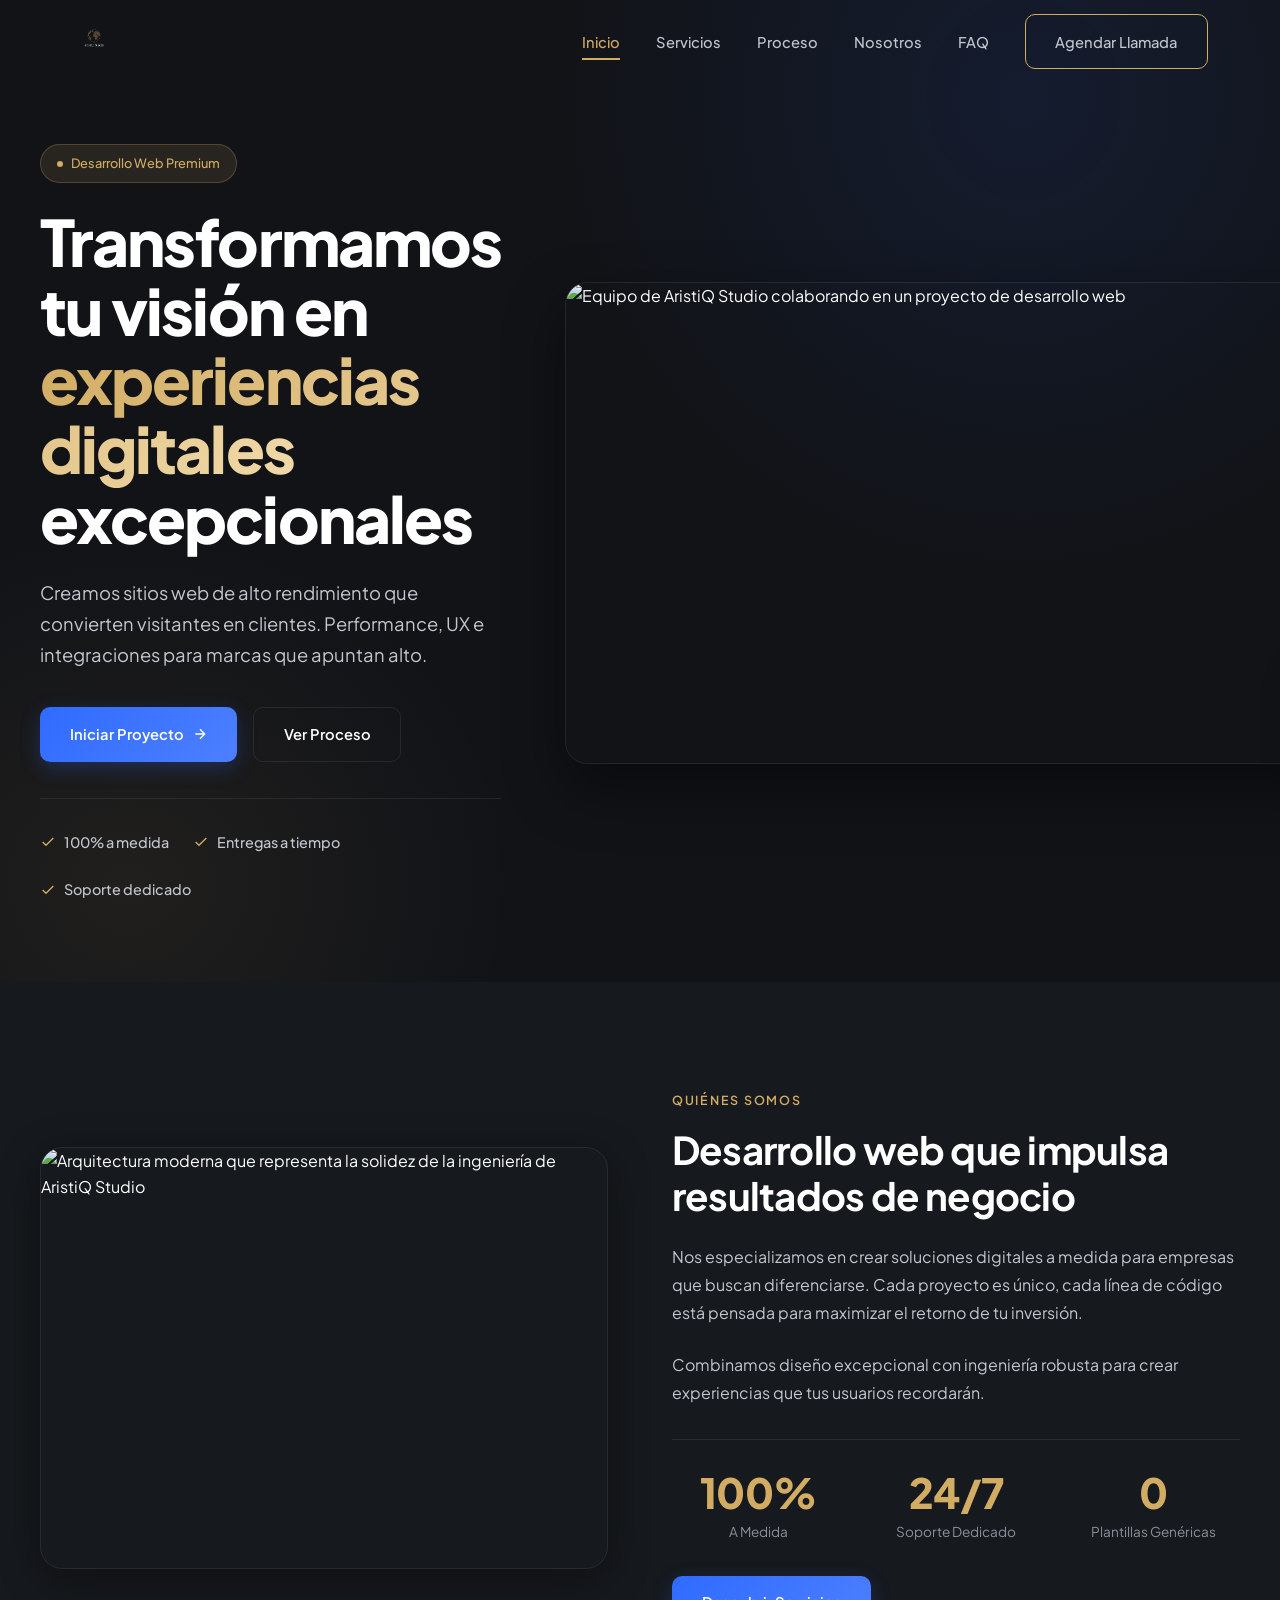
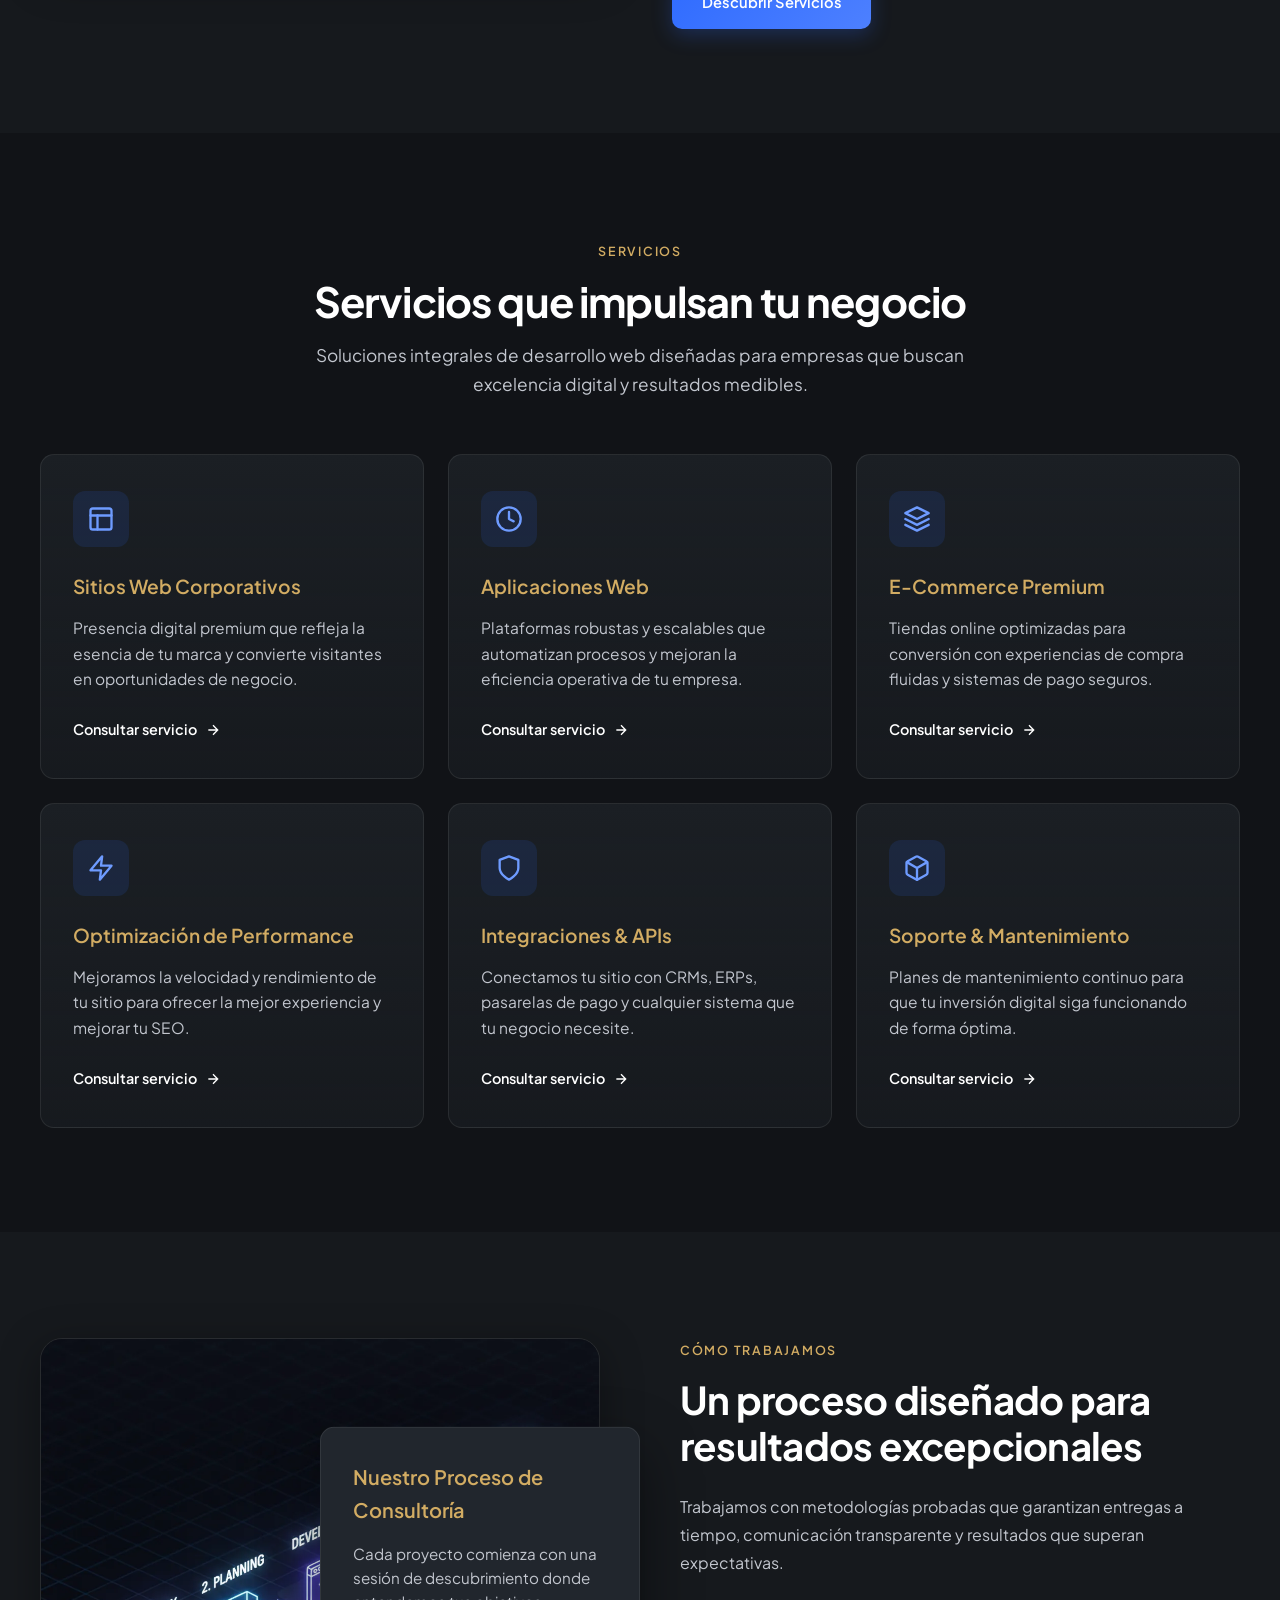
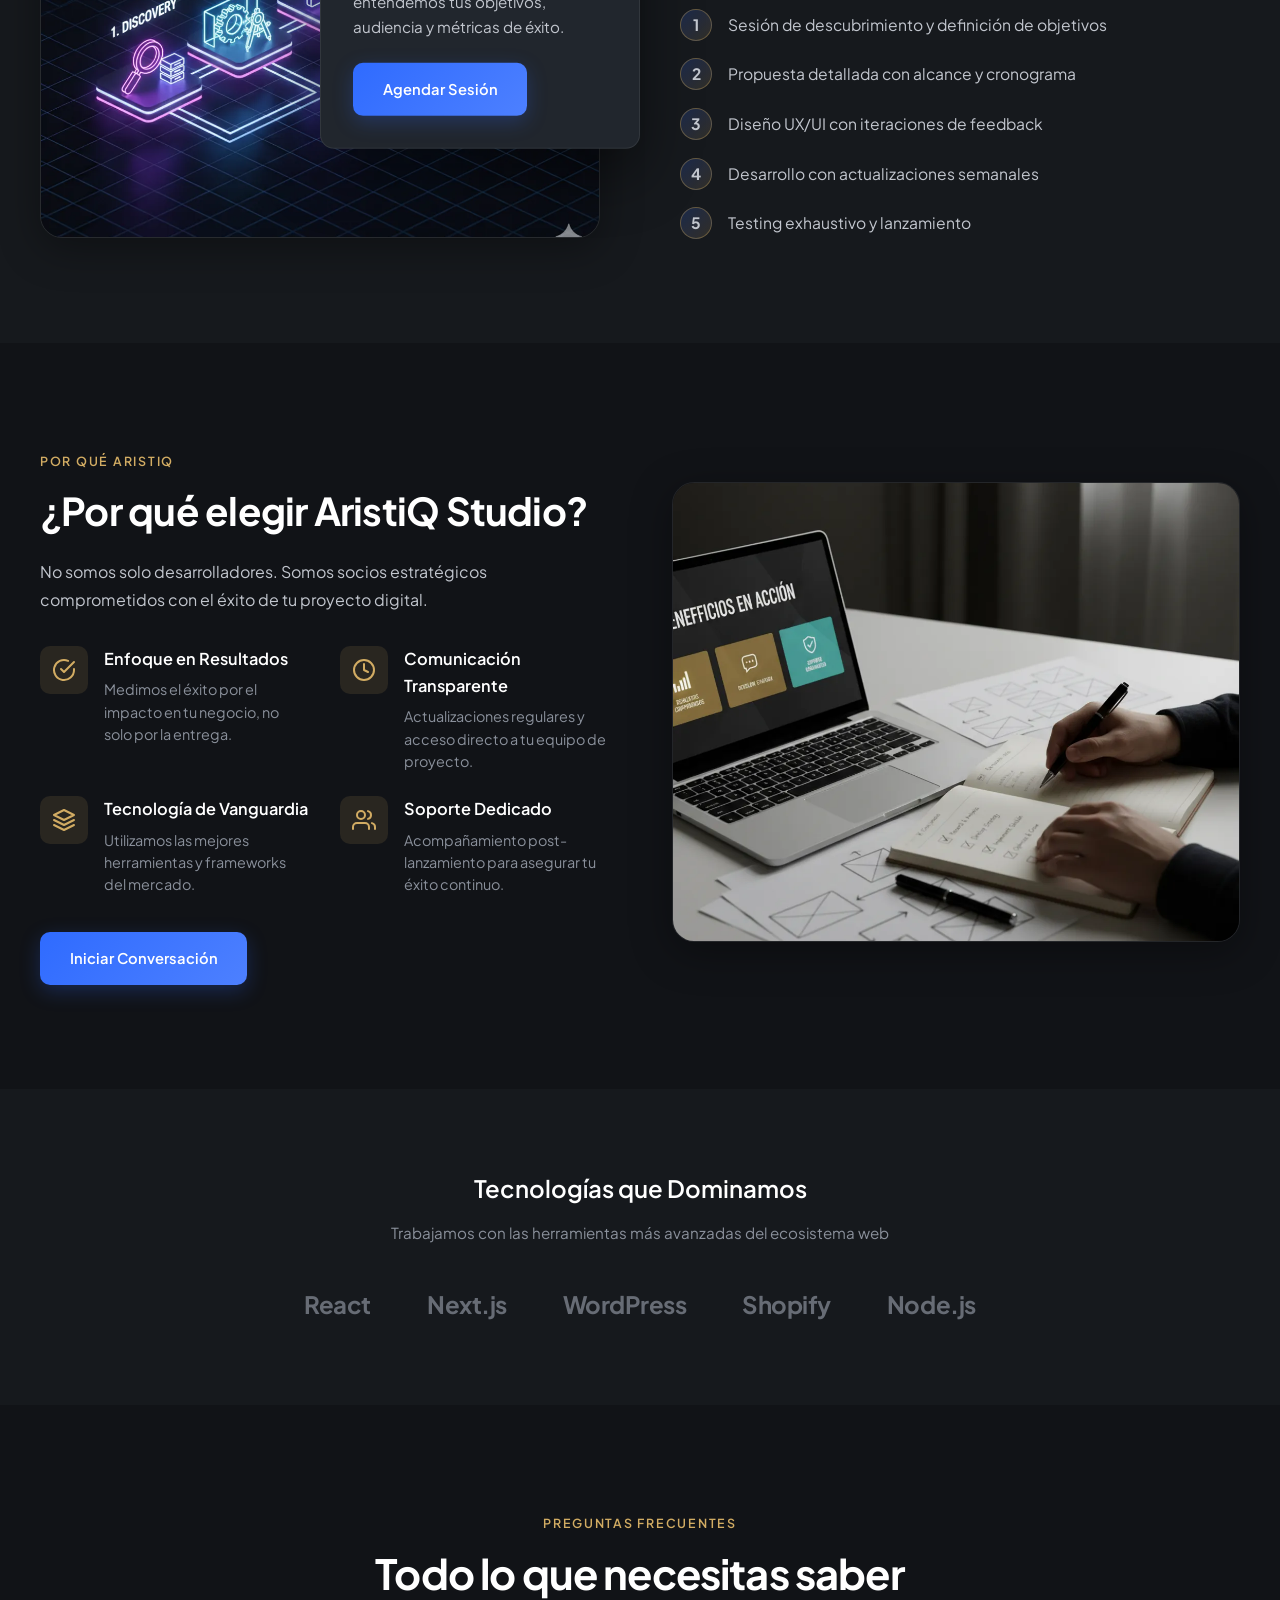
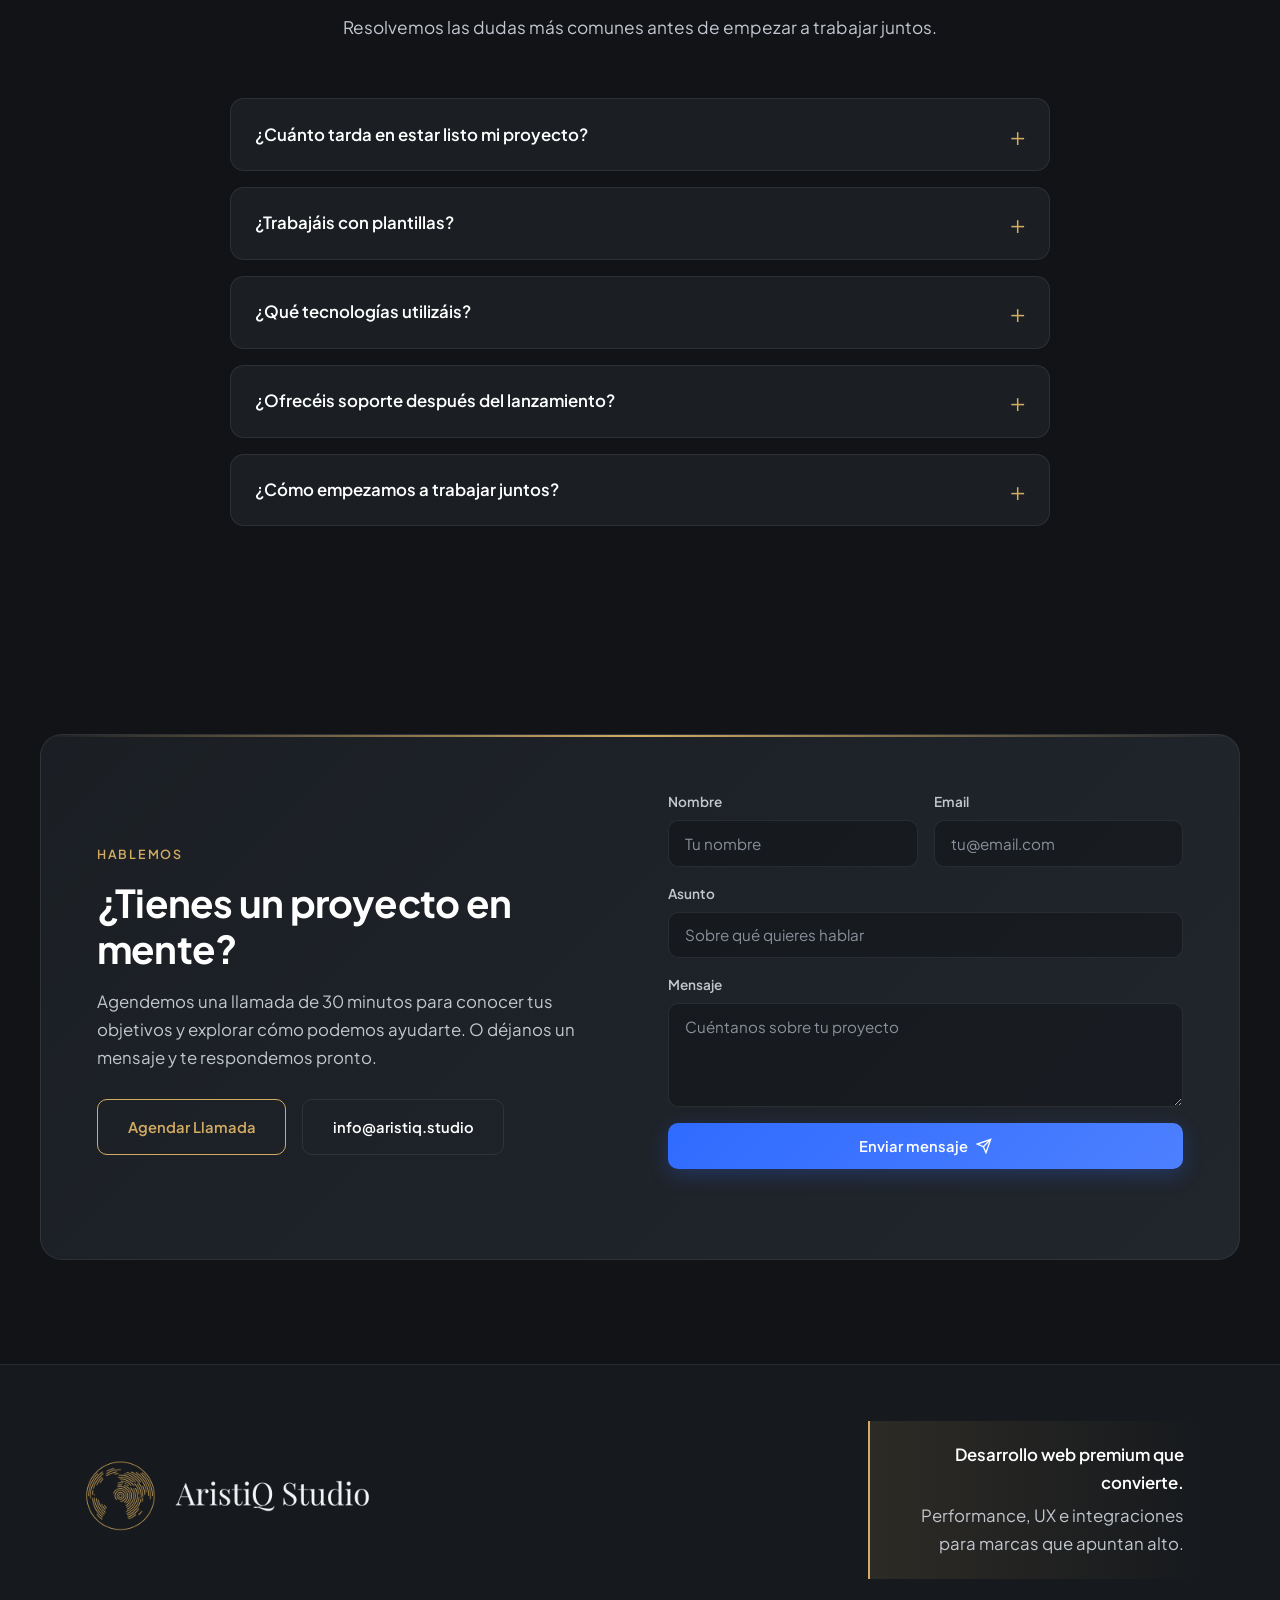
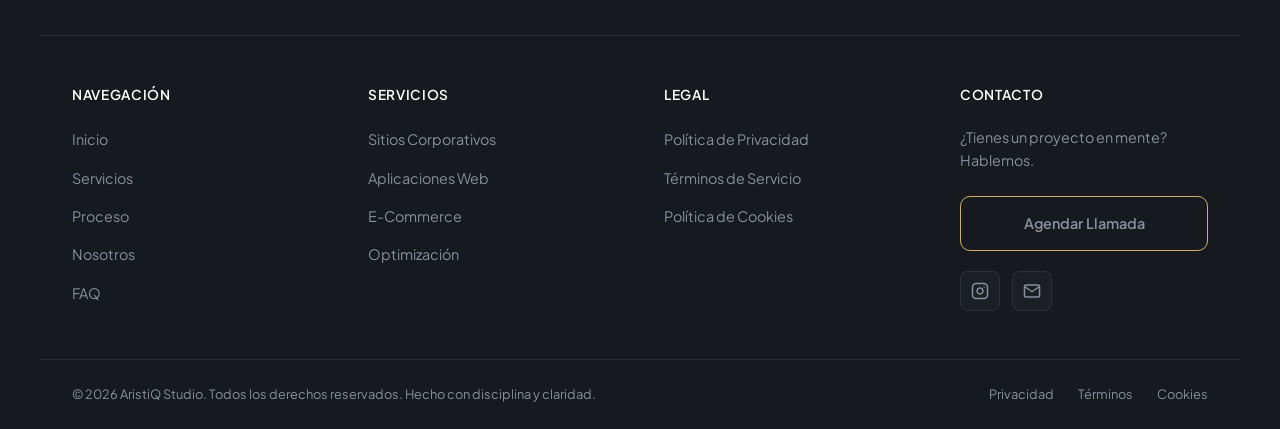
==== index.html @ b1e42ff2 "Sitio web AristiQ Studio — versión optimizada (SEO, rendimiento, accesibilidad, UX)" ====
<!DOCTYPE html>
<html lang="es">
<head>
    <meta charset="UTF-8">
    <meta name="viewport" content="width=device-width, initial-scale=1.0">

    <!-- Primary SEO -->
    <title>AristiQ Studio | Desarrollo Web Premium que Convierte</title>
    <meta name="description" content="Estudio de desarrollo web premium. Creamos sitios corporativos, e-commerce y aplicaciones web de alto rendimiento, 100% a medida, enfocados en performance, UX y conversión. Agenda una llamada.">
    <meta name="author" content="AristiQ Studio">
    <meta name="robots" content="index, follow">
    <meta name="theme-color" content="#15171A">
    <link rel="canonical" href="https://www.aristiq.studio/">

    <!-- Open Graph -->
    <meta property="og:type" content="website">
    <meta property="og:locale" content="es_ES">
    <meta property="og:url" content="https://www.aristiq.studio/">
    <meta property="og:site_name" content="AristiQ Studio">
    <meta property="og:title" content="AristiQ Studio | Desarrollo Web Premium que Convierte">
    <meta property="og:description" content="Sitios web de alto rendimiento, 100% a medida. Performance, UX e integraciones para marcas que apuntan alto.">
    <meta property="og:image" content="https://www.aristiq.studio/assets/images/banner-logo.png">
    <meta property="og:image:alt" content="AristiQ Studio — Desarrollo Web Premium">

    <!-- Twitter Card -->
    <meta name="twitter:card" content="summary_large_image">
    <meta name="twitter:title" content="AristiQ Studio | Desarrollo Web Premium que Convierte">
    <meta name="twitter:description" content="Sitios web de alto rendimiento, 100% a medida. Performance, UX e integraciones para marcas que apuntan alto.">
    <meta name="twitter:image" content="https://www.aristiq.studio/assets/images/banner-logo.png">

    <!-- Favicon -->
    <link rel="icon" type="image/png" href="assets/images/favicon.png">
    <link rel="apple-touch-icon" href="assets/images/apple-touch-icon.png">

    <!-- Fonts -->
    <link rel="preconnect" href="https://fonts.googleapis.com">
    <link rel="preconnect" href="https://fonts.gstatic.com" crossorigin>
    <link href="https://fonts.googleapis.com/css2?family=Plus+Jakarta+Sans:wght@300;400;500;600;700;800&display=swap" rel="stylesheet">

    <!-- Styles -->
    <link rel="stylesheet" href="css/styles.css?v=1">

    <!-- Structured Data: Organization / ProfessionalService -->
    <script type="application/ld+json">
    {
      "@context": "https://schema.org",
      "@type": "ProfessionalService",
      "name": "AristiQ Studio",
      "description": "Estudio de desarrollo web premium especializado en sitios corporativos, e-commerce y aplicaciones web de alto rendimiento, 100% a medida.",
      "url": "https://www.aristiq.studio/",
      "email": "info@aristiq.studio",
      "image": "https://www.aristiq.studio/assets/images/banner-logo.png",
      "logo": "https://www.aristiq.studio/assets/images/banner-logo.png",
      "priceRange": "$$",
      "areaServed": "Worldwide",
      "sameAs": [
        "https://www.instagram.com/aristiq.studio"
      ],
      "knowsAbout": ["Desarrollo Web", "E-Commerce", "Aplicaciones Web", "SEO", "Performance Web", "UX/UI"],
      "makesOffer": [
        { "@type": "Offer", "itemOffered": { "@type": "Service", "name": "Sitios Web Corporativos" } },
        { "@type": "Offer", "itemOffered": { "@type": "Service", "name": "Aplicaciones Web" } },
        { "@type": "Offer", "itemOffered": { "@type": "Service", "name": "E-Commerce Premium" } },
        { "@type": "Offer", "itemOffered": { "@type": "Service", "name": "Optimización de Performance" } },
        { "@type": "Offer", "itemOffered": { "@type": "Service", "name": "Integraciones & APIs" } },
        { "@type": "Offer", "itemOffered": { "@type": "Service", "name": "Soporte & Mantenimiento" } }
      ]
    }
    </script>
</head>
<body>
    <!-- Skip link (accesibilidad) -->
    <a href="#contenido" class="skip-link">Saltar al contenido</a>

    <!-- Navigation -->
    <header>
        <nav class="nav" aria-label="Navegación principal">
            <div class="nav-container">
                <a href="index.html" class="logo" aria-label="AristiQ Studio — Inicio">
                    <img src="assets/images/Transaprente L.blancas logo.png" alt="AristiQ Studio" class="logo-img" width="150" height="44">
                </a>
                <div class="nav-links" id="nav-links">
                    <a href="#inicio" class="active">Inicio</a>
                    <a href="#servicios">Servicios</a>
                    <a href="#proceso">Proceso</a>
                    <a href="#nosotros">Nosotros</a>
                    <a href="#faq">FAQ</a>
                    <a href="https://calendly.com/facualonzo347/30min" target="_blank" rel="noopener noreferrer" class="btn btn-outline">Agendar Llamada</a>
                </div>
                <button class="mobile-menu-btn" aria-label="Abrir menú" aria-expanded="false" aria-controls="nav-links">
                    <span></span>
                    <span></span>
                    <span></span>
                </button>
            </div>
        </nav>
    </header>

    <main id="contenido">
    <!-- Hero Section -->
    <section class="hero" id="inicio">
        <div class="hero-bg" aria-hidden="true"></div>
        <div class="hero-container">
            <div class="hero-content">
                <div class="hero-badge">
                    Desarrollo Web Premium
                </div>
                <h1>Transformamos tu visión en <span>experiencias digitales</span> excepcionales</h1>
                <p class="hero-description">Creamos sitios web de alto rendimiento que convierten visitantes en clientes. Performance, UX e integraciones para marcas que apuntan alto.</p>
                <div class="hero-buttons">
                    <a href="#contacto" class="btn btn-primary">
                        Iniciar Proyecto
                        <svg width="16" height="16" viewBox="0 0 24 24" fill="none" stroke="currentColor" stroke-width="2" aria-hidden="true">
                            <path d="M5 12h14M12 5l7 7-7 7"/>
                        </svg>
                    </a>
                    <a href="#proceso" class="btn btn-ghost">
                        Ver Proceso
                    </a>
                </div>
                <ul class="hero-trust" aria-label="Garantías">
                    <li><svg viewBox="0 0 24 24" fill="none" stroke="currentColor" stroke-width="2" aria-hidden="true"><polyline points="20 6 9 17 4 12"/></svg> 100% a medida</li>
                    <li><svg viewBox="0 0 24 24" fill="none" stroke="currentColor" stroke-width="2" aria-hidden="true"><polyline points="20 6 9 17 4 12"/></svg> Entregas a tiempo</li>
                    <li><svg viewBox="0 0 24 24" fill="none" stroke="currentColor" stroke-width="2" aria-hidden="true"><polyline points="20 6 9 17 4 12"/></svg> Soporte dedicado</li>
                </ul>
            </div>
            <div class="hero-visual">
                <div class="hero-image-wrapper">
                    <img src="https://images.unsplash.com/photo-1522071820081-009f0129c71c?w=900&q=80" alt="Equipo de AristiQ Studio colaborando en un proyecto de desarrollo web" class="hero-image" width="900" height="480" fetchpriority="high">
                </div>
                <div class="hero-floating-card">
                    <p>Proyectos Entregados</p>
                    <strong>100%</strong>
                    <p class="hero-floating-sub">a tiempo</p>
                </div>
            </div>
        </div>
    </section>

    <!-- Stats Section -->
    <section class="stats" id="nosotros">
        <div class="stats-container">
            <div class="stats-image reveal">
                <img src="https://images.unsplash.com/photo-1486406146926-c627a92ad1ab?w=900&q=80" alt="Arquitectura moderna que representa la solidez de la ingeniería de AristiQ Studio" width="900" height="400" loading="lazy">
            </div>
            <div class="stats-content reveal">
                <span class="eyebrow">Quiénes somos</span>
                <h2>Desarrollo web que impulsa resultados de negocio</h2>
                <p>Nos especializamos en crear soluciones digitales a medida para empresas que buscan diferenciarse. Cada proyecto es único, cada línea de código está pensada para maximizar el retorno de tu inversión.</p>
                <p>Combinamos diseño excepcional con ingeniería robusta para crear experiencias que tus usuarios recordarán.</p>
                <div class="stats-grid">
                    <div class="stat-item">
                        <div class="stat-number" data-count="100" data-suffix="%">100%</div>
                        <div class="stat-label">A Medida</div>
                    </div>
                    <div class="stat-item">
                        <div class="stat-number">24/7</div>
                        <div class="stat-label">Soporte Dedicado</div>
                    </div>
                    <div class="stat-item">
                        <div class="stat-number" data-count="0" data-suffix="">0</div>
                        <div class="stat-label">Plantillas Genéricas</div>
                    </div>
                </div>
                <a href="#servicios" class="btn btn-primary">Descubrir Servicios</a>
            </div>
        </div>
    </section>

    <!-- Services Section -->
    <section class="services" id="servicios">
        <div class="services-container">
            <div class="section-header reveal">
                <span class="eyebrow">Servicios</span>
                <h2>Servicios que impulsan tu negocio</h2>
                <p>Soluciones integrales de desarrollo web diseñadas para empresas que buscan excelencia digital y resultados medibles.</p>
            </div>
            <div class="services-grid">
                <article class="service-card reveal">
                    <div class="service-icon">
                        <svg viewBox="0 0 24 24" fill="none" stroke-width="2" stroke-linecap="round" stroke-linejoin="round" aria-hidden="true">
                            <rect x="3" y="3" width="18" height="18" rx="2"/><path d="M3 9h18"/><path d="M9 21V9"/>
                        </svg>
                    </div>
                    <h3>Sitios Web Corporativos</h3>
                    <p>Presencia digital premium que refleja la esencia de tu marca y convierte visitantes en oportunidades de negocio.</p>
                    <a href="#contacto" class="service-link" aria-label="Consultar sobre Sitios Web Corporativos">
                        Consultar servicio
                        <svg viewBox="0 0 24 24" fill="none" stroke="currentColor" stroke-width="2" aria-hidden="true"><path d="M5 12h14M12 5l7 7-7 7"/></svg>
                    </a>
                </article>
                <article class="service-card reveal">
                    <div class="service-icon">
                        <svg viewBox="0 0 24 24" fill="none" stroke-width="2" stroke-linecap="round" stroke-linejoin="round" aria-hidden="true">
                            <circle cx="12" cy="12" r="10"/><path d="M12 6v6l4 2"/>
                        </svg>
                    </div>
                    <h3>Aplicaciones Web</h3>
                    <p>Plataformas robustas y escalables que automatizan procesos y mejoran la eficiencia operativa de tu empresa.</p>
                    <a href="#contacto" class="service-link" aria-label="Consultar sobre Aplicaciones Web">
                        Consultar servicio
                        <svg viewBox="0 0 24 24" fill="none" stroke="currentColor" stroke-width="2" aria-hidden="true"><path d="M5 12h14M12 5l7 7-7 7"/></svg>
                    </a>
                </article>
                <article class="service-card reveal">
                    <div class="service-icon">
                        <svg viewBox="0 0 24 24" fill="none" stroke-width="2" stroke-linecap="round" stroke-linejoin="round" aria-hidden="true">
                            <path d="M12 2L2 7l10 5 10-5-10-5z"/><path d="M2 17l10 5 10-5"/><path d="M2 12l10 5 10-5"/>
                        </svg>
                    </div>
                    <h3>E-Commerce Premium</h3>
                    <p>Tiendas online optimizadas para conversión con experiencias de compra fluidas y sistemas de pago seguros.</p>
                    <a href="#contacto" class="service-link" aria-label="Consultar sobre E-Commerce Premium">
                        Consultar servicio
                        <svg viewBox="0 0 24 24" fill="none" stroke="currentColor" stroke-width="2" aria-hidden="true"><path d="M5 12h14M12 5l7 7-7 7"/></svg>
                    </a>
                </article>
                <article class="service-card reveal">
                    <div class="service-icon">
                        <svg viewBox="0 0 24 24" fill="none" stroke-width="2" stroke-linecap="round" stroke-linejoin="round" aria-hidden="true">
                            <path d="M13 2L3 14h9l-1 8 10-12h-9l1-8z"/>
                        </svg>
                    </div>
                    <h3>Optimización de Performance</h3>
                    <p>Mejoramos la velocidad y rendimiento de tu sitio para ofrecer la mejor experiencia y mejorar tu SEO.</p>
                    <a href="#contacto" class="service-link" aria-label="Consultar sobre Optimización de Performance">
                        Consultar servicio
                        <svg viewBox="0 0 24 24" fill="none" stroke="currentColor" stroke-width="2" aria-hidden="true"><path d="M5 12h14M12 5l7 7-7 7"/></svg>
                    </a>
                </article>
                <article class="service-card reveal">
                    <div class="service-icon">
                        <svg viewBox="0 0 24 24" fill="none" stroke-width="2" stroke-linecap="round" stroke-linejoin="round" aria-hidden="true">
                            <path d="M12 22s8-4 8-10V5l-8-3-8 3v7c0 6 8 10 8 10z"/>
                        </svg>
                    </div>
                    <h3>Integraciones & APIs</h3>
                    <p>Conectamos tu sitio con CRMs, ERPs, pasarelas de pago y cualquier sistema que tu negocio necesite.</p>
                    <a href="#contacto" class="service-link" aria-label="Consultar sobre Integraciones y APIs">
                        Consultar servicio
                        <svg viewBox="0 0 24 24" fill="none" stroke="currentColor" stroke-width="2" aria-hidden="true"><path d="M5 12h14M12 5l7 7-7 7"/></svg>
                    </a>
                </article>
                <article class="service-card reveal">
                    <div class="service-icon">
                        <svg viewBox="0 0 24 24" fill="none" stroke-width="2" stroke-linecap="round" stroke-linejoin="round" aria-hidden="true">
                            <path d="M21 16V8a2 2 0 0 0-1-1.73l-7-4a2 2 0 0 0-2 0l-7 4A2 2 0 0 0 3 8v8a2 2 0 0 0 1 1.73l7 4a2 2 0 0 0 2 0l7-4A2 2 0 0 0 21 16z"/><polyline points="3.27 6.96 12 12.01 20.73 6.96"/><line x1="12" y1="22.08" x2="12" y2="12"/>
                        </svg>
                    </div>
                    <h3>Soporte & Mantenimiento</h3>
                    <p>Planes de mantenimiento continuo para que tu inversión digital siga funcionando de forma óptima.</p>
                    <a href="#contacto" class="service-link" aria-label="Consultar sobre Soporte y Mantenimiento">
                        Consultar servicio
                        <svg viewBox="0 0 24 24" fill="none" stroke="currentColor" stroke-width="2" aria-hidden="true"><path d="M5 12h14M12 5l7 7-7 7"/></svg>
                    </a>
                </article>
            </div>
        </div>
    </section>

    <!-- Process Section -->
    <section class="process" id="proceso">
        <div class="process-container">
            <div class="process-image reveal">
                <picture>
                    <source srcset="assets/images/img1.webp" type="image/webp">
                    <img src="assets/images/img1.png" alt="Profesional de AristiQ Studio trabajando en el desarrollo de un proyecto" width="600" height="500" loading="lazy">
                </picture>
                <div class="process-card">
                    <h3>Nuestro Proceso de Consultoría</h3>
                    <p>Cada proyecto comienza con una sesión de descubrimiento donde entendemos tus objetivos, audiencia y métricas de éxito.</p>
                    <a href="https://calendly.com/facualonzo347/30min" target="_blank" rel="noopener noreferrer" class="btn btn-primary">Agendar Sesión</a>
                </div>
            </div>
            <div class="process-content reveal">
                <span class="eyebrow">Cómo trabajamos</span>
                <h2>Un proceso diseñado para resultados excepcionales</h2>
                <p>Trabajamos con metodologías probadas que garantizan entregas a tiempo, comunicación transparente y resultados que superan expectativas.</p>
                <ol class="process-list">
                    <li class="process-item">
                        <div class="process-check" aria-hidden="true"><span class="process-num">1</span></div>
                        <span>Sesión de descubrimiento y definición de objetivos</span>
                    </li>
                    <li class="process-item">
                        <div class="process-check" aria-hidden="true"><span class="process-num">2</span></div>
                        <span>Propuesta detallada con alcance y cronograma</span>
                    </li>
                    <li class="process-item">
                        <div class="process-check" aria-hidden="true"><span class="process-num">3</span></div>
                        <span>Diseño UX/UI con iteraciones de feedback</span>
                    </li>
                    <li class="process-item">
                        <div class="process-check" aria-hidden="true"><span class="process-num">4</span></div>
                        <span>Desarrollo con actualizaciones semanales</span>
                    </li>
                    <li class="process-item">
                        <div class="process-check" aria-hidden="true"><span class="process-num">5</span></div>
                        <span>Testing exhaustivo y lanzamiento</span>
                    </li>
                </ol>
            </div>
        </div>
    </section>

    <!-- Why Section -->
    <section class="why">
        <div class="why-container">
            <div class="why-content reveal">
                <span class="eyebrow">Por qué AristiQ</span>
                <h2>¿Por qué elegir AristiQ Studio?</h2>
                <p>No somos solo desarrolladores. Somos socios estratégicos comprometidos con el éxito de tu proyecto digital.</p>
                <div class="why-features">
                    <div class="why-feature">
                        <div class="why-feature-icon" aria-hidden="true">
                            <svg viewBox="0 0 24 24" fill="none" stroke-width="2" stroke-linecap="round" stroke-linejoin="round"><path d="M22 11.08V12a10 10 0 1 1-5.93-9.14"/><polyline points="22 4 12 14.01 9 11.01"/></svg>
                        </div>
                        <div class="why-feature-text">
                            <h3>Enfoque en Resultados</h3>
                            <p>Medimos el éxito por el impacto en tu negocio, no solo por la entrega.</p>
                        </div>
                    </div>
                    <div class="why-feature">
                        <div class="why-feature-icon" aria-hidden="true">
                            <svg viewBox="0 0 24 24" fill="none" stroke-width="2" stroke-linecap="round" stroke-linejoin="round"><circle cx="12" cy="12" r="10"/><path d="M12 6v6l4 2"/></svg>
                        </div>
                        <div class="why-feature-text">
                            <h3>Comunicación Transparente</h3>
                            <p>Actualizaciones regulares y acceso directo a tu equipo de proyecto.</p>
                        </div>
                    </div>
                    <div class="why-feature">
                        <div class="why-feature-icon" aria-hidden="true">
                            <svg viewBox="0 0 24 24" fill="none" stroke-width="2" stroke-linecap="round" stroke-linejoin="round"><path d="M12 2L2 7l10 5 10-5-10-5z"/><path d="M2 17l10 5 10-5"/><path d="M2 12l10 5 10-5"/></svg>
                        </div>
                        <div class="why-feature-text">
                            <h3>Tecnología de Vanguardia</h3>
                            <p>Utilizamos las mejores herramientas y frameworks del mercado.</p>
                        </div>
                    </div>
                    <div class="why-feature">
                        <div class="why-feature-icon" aria-hidden="true">
                            <svg viewBox="0 0 24 24" fill="none" stroke-width="2" stroke-linecap="round" stroke-linejoin="round"><path d="M17 21v-2a4 4 0 0 0-4-4H5a4 4 0 0 0-4 4v2"/><circle cx="9" cy="7" r="4"/><path d="M23 21v-2a4 4 0 0 0-3-3.87"/><path d="M16 3.13a4 4 0 0 1 0 7.75"/></svg>
                        </div>
                        <div class="why-feature-text">
                            <h3>Soporte Dedicado</h3>
                            <p>Acompañamiento post-lanzamiento para asegurar tu éxito continuo.</p>
                        </div>
                    </div>
                </div>
                <div class="why-cta">
                    <a href="#contacto" class="btn btn-primary">Iniciar Conversación</a>
                </div>
            </div>
            <div class="why-image reveal">
                <picture>
                    <source srcset="assets/images/img2.webp" type="image/webp">
                    <img src="assets/images/img2.png" alt="Equipo de AristiQ Studio trabajando de forma colaborativa" width="600" height="450" loading="lazy">
                </picture>
            </div>
        </div>
    </section>

    <!-- Partners Section -->
    <section class="partners">
        <div class="partners-container reveal">
            <h2>Tecnologías que Dominamos</h2>
            <p>Trabajamos con las herramientas más avanzadas del ecosistema web</p>
            <div class="partners-logos">
                <span class="partner-logo">React</span>
                <span class="partner-logo">Next.js</span>
                <span class="partner-logo">WordPress</span>
                <span class="partner-logo">Shopify</span>
                <span class="partner-logo">Node.js</span>
            </div>
        </div>
    </section>

    <!-- FAQ Section -->
    <section class="faq" id="faq">
        <div class="faq-container">
            <div class="section-header reveal">
                <span class="eyebrow">Preguntas frecuentes</span>
                <h2>Todo lo que necesitas saber</h2>
                <p>Resolvemos las dudas más comunes antes de empezar a trabajar juntos.</p>
            </div>
            <div class="faq-list reveal">
                <details class="faq-item">
                    <summary>¿Cuánto tarda en estar listo mi proyecto?</summary>
                    <div class="faq-answer"><p>Depende del alcance, pero tras la sesión de descubrimiento recibes una propuesta detallada con un cronograma claro. Trabajamos con actualizaciones semanales y entregas a tiempo como compromiso central.</p></div>
                </details>
                <details class="faq-item">
                    <summary>¿Trabajáis con plantillas?</summary>
                    <div class="faq-answer"><p>No. Cada proyecto es 100% a medida. Diseñamos y desarrollamos en función de tu marca, tus objetivos y tu audiencia, sin plantillas genéricas.</p></div>
                </details>
                <details class="faq-item">
                    <summary>¿Qué tecnologías utilizáis?</summary>
                    <div class="faq-answer"><p>Trabajamos con el ecosistema más avanzado según lo que necesite cada proyecto: React, Next.js, Node.js, WordPress y Shopify, entre otros, eligiendo siempre la herramienta correcta para tu caso.</p></div>
                </details>
                <details class="faq-item">
                    <summary>¿Ofrecéis soporte después del lanzamiento?</summary>
                    <div class="faq-answer"><p>Sí. Contamos con planes de mantenimiento continuo y acompañamiento post-lanzamiento para que tu inversión digital siga funcionando de forma óptima.</p></div>
                </details>
                <details class="faq-item">
                    <summary>¿Cómo empezamos a trabajar juntos?</summary>
                    <div class="faq-answer"><p>Agenda una llamada de 30 minutos o escríbenos desde el formulario de contacto. En esa primera sesión entendemos tus objetivos y exploramos cómo podemos ayudarte.</p></div>
                </details>
            </div>
        </div>
    </section>

    <!-- CTA + Contact Form Section -->
    <section class="cta" id="contacto">
        <div class="cta-container reveal">
            <div class="cta-intro">
                <span class="eyebrow">Hablemos</span>
                <h2>¿Tienes un proyecto en mente?</h2>
                <p>Agendemos una llamada de 30 minutos para conocer tus objetivos y explorar cómo podemos ayudarte. O déjanos un mensaje y te respondemos pronto.</p>
                <div class="cta-buttons">
                    <a href="https://calendly.com/facualonzo347/30min" target="_blank" rel="noopener noreferrer" class="btn btn-outline">Agendar Llamada</a>
                    <a href="mailto:info@aristiq.studio" class="btn btn-ghost">info@aristiq.studio</a>
                </div>
            </div>
            <form class="contact-form" id="contact-form" novalidate>
                <div class="form-row">
                    <div class="form-field">
                        <label for="cf-name">Nombre</label>
                        <input type="text" id="cf-name" name="name" autocomplete="name" required placeholder="Tu nombre">
                    </div>
                    <div class="form-field">
                        <label for="cf-email">Email</label>
                        <input type="email" id="cf-email" name="email" autocomplete="email" required placeholder="tu@email.com">
                    </div>
                </div>
                <div class="form-field">
                    <label for="cf-subject">Asunto</label>
                    <input type="text" id="cf-subject" name="subject" placeholder="Sobre qué quieres hablar">
                </div>
                <div class="form-field">
                    <label for="cf-message">Mensaje</label>
                    <textarea id="cf-message" name="message" rows="4" required placeholder="Cuéntanos sobre tu proyecto"></textarea>
                </div>
                <button type="submit" class="btn btn-primary btn-block">
                    Enviar mensaje
                    <svg width="16" height="16" viewBox="0 0 24 24" fill="none" stroke="currentColor" stroke-width="2" aria-hidden="true"><path d="M22 2L11 13M22 2l-7 20-4-9-9-4 20-7z"/></svg>
                </button>
                <p class="form-note" id="form-note" role="status" aria-live="polite"></p>
            </form>
        </div>
    </section>
    </main>

    <!-- Footer -->
    <footer class="footer">
        <div class="footer-container">
            <div class="footer-top">
                <a href="index.html" class="footer-banner" aria-label="AristiQ Studio — Inicio">
                    <img src="assets/images/banner-logo.png" alt="AristiQ Studio" class="footer-banner-img" width="320" height="90" loading="lazy">
                </a>
                <p class="footer-tagline">
                    <strong>Desarrollo web premium que convierte.</strong>
                    Performance, UX e integraciones para marcas que apuntan alto.
                </p>
            </div>

            <div class="footer-main">
                <div class="footer-column">
                    <h2 class="footer-heading">Navegación</h2>
                    <ul>
                        <li><a href="#inicio">Inicio</a></li>
                        <li><a href="#servicios">Servicios</a></li>
                        <li><a href="#proceso">Proceso</a></li>
                        <li><a href="#nosotros">Nosotros</a></li>
                        <li><a href="#faq">FAQ</a></li>
                    </ul>
                </div>
                <div class="footer-column">
                    <h2 class="footer-heading">Servicios</h2>
                    <ul>
                        <li><a href="#servicios">Sitios Corporativos</a></li>
                        <li><a href="#servicios">Aplicaciones Web</a></li>
                        <li><a href="#servicios">E-Commerce</a></li>
                        <li><a href="#servicios">Optimización</a></li>
                    </ul>
                </div>
                <div class="footer-column">
                    <h2 class="footer-heading">Legal</h2>
                    <ul>
                        <li><a href="politica-privacidad.html">Política de Privacidad</a></li>
                        <li><a href="terminos.html">Términos de Servicio</a></li>
                        <li><a href="politica-cookies.html">Política de Cookies</a></li>
                    </ul>
                </div>
                <div class="footer-column">
                    <h2 class="footer-heading">Contacto</h2>
                    <p>¿Tienes un proyecto en mente? Hablemos.</p>
                    <a href="https://calendly.com/facualonzo347/30min" target="_blank" rel="noopener noreferrer" class="btn btn-outline footer-cta-btn">Agendar Llamada</a>
                    <div class="footer-social">
                        <a href="https://www.instagram.com/aristiq.studio" target="_blank" rel="noopener noreferrer" aria-label="Instagram de AristiQ Studio">
                            <svg viewBox="0 0 24 24" fill="none" stroke-width="2" stroke-linecap="round" stroke-linejoin="round" aria-hidden="true"><rect x="2" y="2" width="20" height="20" rx="5" ry="5"/><path d="M16 11.37A4 4 0 1 1 12.63 8 4 4 0 0 1 16 11.37z"/><line x1="17.5" y1="6.5" x2="17.51" y2="6.5"/></svg>
                        </a>
                        <a href="mailto:info@aristiq.studio" aria-label="Enviar email a AristiQ Studio">
                            <svg viewBox="0 0 24 24" fill="none" stroke-width="2" stroke-linecap="round" stroke-linejoin="round" aria-hidden="true"><rect x="2" y="4" width="20" height="16" rx="2"/><path d="M22 6l-10 7L2 6"/></svg>
                        </a>
                    </div>
                </div>
            </div>

            <div class="footer-bottom">
                <p class="footer-copyright">© 2026 AristiQ Studio. Todos los derechos reservados. Hecho con disciplina y claridad.</p>
                <div class="footer-legal">
                    <a href="politica-privacidad.html">Privacidad</a>
                    <a href="terminos.html">Términos</a>
                    <a href="politica-cookies.html">Cookies</a>
                </div>
            </div>
        </div>
    </footer>

    <!-- Scroll to top -->
    <button class="scroll-top" id="scroll-top" aria-label="Volver arriba">
        <svg viewBox="0 0 24 24" fill="none" stroke="currentColor" stroke-width="2" aria-hidden="true"><path d="M18 15l-6-6-6 6"/></svg>
    </button>

    <script src="js/main.js"></script>
</body>
</html>
---- css/styles.css ----
/* =============================================
   ARISTIQ STUDIO - Stylesheet (versión premium)
   ============================================= */

/* ----- Variables ----- */
:root {
    --bg-primary: #111317;
    --bg-secondary: #16191D;
    --bg-card: #1B1F24;
    --bg-elevated: #21262D;
    --accent-blue: #2F6BFF;
    --accent-blue-hover: #1F54E0;
    --accent-gold: #D2AC63;
    --accent-gold-soft: rgba(210, 172, 99, 0.12);
    --text-primary: #FFFFFF;
    --text-secondary: #C2C6CE;
    --text-muted: #8A909B;
    --border-subtle: rgba(255, 255, 255, 0.08);
    --border-hover: rgba(210, 172, 99, 0.35);
    --shadow-soft: 0 10px 40px rgba(0, 0, 0, 0.35);
    --shadow-strong: 0 24px 60px rgba(0, 0, 0, 0.45);
    --radius: 14px;
    --radius-lg: 22px;
    --maxw: 1200px;
    --ease: cubic-bezier(0.22, 1, 0.36, 1);
}

/* ----- Reset & Base ----- */
* { margin: 0; padding: 0; box-sizing: border-box; }

html { scroll-behavior: smooth; scroll-padding-top: 90px; }

body {
    font-family: 'Plus Jakarta Sans', -apple-system, BlinkMacSystemFont, 'Segoe UI', sans-serif;
    background-color: var(--bg-primary);
    color: var(--text-primary);
    line-height: 1.65;
    overflow-x: hidden;
    -webkit-font-smoothing: antialiased;
}

img { max-width: 100%; height: auto; }

::selection { background: var(--accent-gold); color: #111; }

a:focus-visible, button:focus-visible, input:focus-visible,
textarea:focus-visible, summary:focus-visible {
    outline: 2px solid var(--accent-gold);
    outline-offset: 3px;
    border-radius: 4px;
}

.skip-link {
    position: absolute;
    left: -999px;
    top: 0;
    background: var(--accent-gold);
    color: #111;
    padding: 0.75rem 1.25rem;
    border-radius: 0 0 8px 0;
    font-weight: 600;
    z-index: 2000;
}
.skip-link:focus { left: 0; }

.eyebrow {
    display: inline-block;
    font-size: 0.78rem;
    font-weight: 600;
    letter-spacing: 0.14em;
    text-transform: uppercase;
    color: var(--accent-gold);
    margin-bottom: 1rem;
}

/* =============================================
   NAVIGATION
   ============================================= */
.nav {
    position: fixed;
    top: 0; left: 0; right: 0;
    z-index: 1000;
    padding: 0.9rem 0;
    transition: background-color 0.3s var(--ease), backdrop-filter 0.3s var(--ease), box-shadow 0.3s var(--ease);
}
.nav.scrolled {
    background-color: rgba(17, 19, 23, 0.85);
    backdrop-filter: blur(14px);
    border-bottom: 1px solid var(--border-subtle);
    box-shadow: 0 4px 30px rgba(0,0,0,0.25);
}
.nav-container {
    max-width: var(--maxw);
    margin: 0 auto;
    padding: 0 2rem;
    display: flex;
    justify-content: space-between;
    align-items: center;
}
.logo { display: flex; align-items: center; text-decoration: none; }
.logo-img { height: 44px; width: auto; object-fit: contain; }

.nav-links { display: flex; align-items: center; gap: 2.25rem; }
.nav-links a {
    color: var(--text-secondary);
    text-decoration: none;
    font-size: 0.92rem;
    font-weight: 500;
    position: relative;
    transition: color 0.2s ease;
}
.nav-links a:not(.btn)::after {
    content: '';
    position: absolute;
    left: 0; bottom: -6px;
    width: 0; height: 2px;
    background: var(--accent-gold);
    transition: width 0.25s var(--ease);
}
.nav-links a:not(.btn):hover { color: var(--text-primary); }
.nav-links a:not(.btn):hover::after,
.nav-links a.active:not(.btn)::after { width: 100%; }
.nav-links a.active:not(.btn) { color: var(--accent-gold); }

/* ----- Mobile Menu Button ----- */
.mobile-menu-btn {
    display: none;
    background: none;
    border: none;
    cursor: pointer;
    padding: 0.5rem;
    z-index: 1100;
}
.mobile-menu-btn span {
    display: block;
    width: 26px; height: 2px;
    background-color: var(--text-primary);
    margin: 6px 0;
    border-radius: 2px;
    transition: transform 0.3s var(--ease), opacity 0.3s var(--ease);
}
.mobile-menu-btn.active span:nth-child(1) { transform: translateY(8px) rotate(45deg); }
.mobile-menu-btn.active span:nth-child(2) { opacity: 0; }
.mobile-menu-btn.active span:nth-child(3) { transform: translateY(-8px) rotate(-45deg); }

/* =============================================
   BUTTONS
   ============================================= */
.btn {
    display: inline-flex;
    align-items: center;
    justify-content: center;
    gap: 0.5rem;
    padding: 0.9rem 1.85rem;
    font-family: inherit;
    font-size: 0.92rem;
    font-weight: 600;
    text-decoration: none;
    border-radius: 10px;
    cursor: pointer;
    transition: transform 0.25s var(--ease), box-shadow 0.25s var(--ease), background-color 0.25s ease, color 0.25s ease;
    border: none;
    white-space: nowrap;
}
.btn svg { width: 16px; height: 16px; }
.btn-primary {
    background: linear-gradient(135deg, var(--accent-blue), #4D80FF);
    color: #fff;
    box-shadow: 0 6px 20px rgba(47, 107, 255, 0.25);
}
.btn-primary:hover { transform: translateY(-2px); box-shadow: 0 12px 30px rgba(47, 107, 255, 0.4); }
.btn-outline {
    background-color: transparent;
    color: var(--accent-gold);
    border: 1px solid var(--accent-gold);
}
.btn-outline:hover { background-color: var(--accent-gold); color: #111; transform: translateY(-2px); }
.btn-ghost { background-color: transparent; color: var(--text-primary); border: 1px solid var(--border-subtle); }
.btn-ghost:hover { color: var(--accent-gold); border-color: var(--border-hover); }
.btn-block { width: 100%; }

/* =============================================
   HERO
   ============================================= */
.hero {
    min-height: 100vh;
    display: flex;
    align-items: center;
    padding: 9rem 2rem 5rem;
    position: relative;
    overflow: hidden;
}
.hero-bg {
    position: absolute;
    inset: 0;
    background:
        radial-gradient(60% 80% at 80% 10%, rgba(47, 107, 255, 0.10) 0%, transparent 60%),
        radial-gradient(50% 60% at 10% 90%, rgba(210, 172, 99, 0.08) 0%, transparent 60%);
    pointer-events: none;
}
.hero-container {
    max-width: var(--maxw);
    margin: 0 auto;
    width: 100%;
    display: grid;
    grid-template-columns: 1.05fr 0.95fr;
    gap: 4rem;
    align-items: center;
    position: relative;
    z-index: 1;
}
.hero-content { animation: fadeInUp 0.8s var(--ease) both; }
.hero-badge {
    display: inline-flex;
    align-items: center;
    gap: 0.5rem;
    padding: 0.5rem 1rem;
    background-color: var(--accent-gold-soft);
    border: 1px solid rgba(210, 172, 99, 0.25);
    border-radius: 100px;
    font-size: 0.8rem;
    font-weight: 500;
    color: var(--accent-gold);
    margin-bottom: 1.5rem;
}
.hero-badge::before {
    content: '';
    width: 6px; height: 6px;
    background-color: var(--accent-gold);
    border-radius: 50%;
    animation: pulse 2s infinite;
}
.hero h1 {
    font-size: clamp(2.6rem, 5.2vw, 4rem);
    font-weight: 800;
    line-height: 1.08;
    letter-spacing: -0.03em;
    margin-bottom: 1.5rem;
}
.hero h1 span {
    background: linear-gradient(120deg, var(--accent-gold), #F0D9A8);
    -webkit-background-clip: text;
    background-clip: text;
    -webkit-text-fill-color: transparent;
}
.hero-description {
    font-size: 1.15rem;
    color: var(--text-secondary);
    max-width: 500px;
    margin-bottom: 2.25rem;
    line-height: 1.7;
}
.hero-buttons { display: flex; gap: 1rem; flex-wrap: wrap; }
.hero-trust {
    list-style: none;
    display: flex;
    flex-wrap: wrap;
    gap: 1.5rem;
    margin-top: 2.25rem;
    padding-top: 2rem;
    border-top: 1px solid var(--border-subtle);
}
.hero-trust li {
    display: inline-flex;
    align-items: center;
    gap: 0.5rem;
    font-size: 0.9rem;
    color: var(--text-secondary);
    font-weight: 500;
}
.hero-trust svg { width: 16px; height: 16px; color: var(--accent-gold); }

.hero-visual { position: relative; animation: fadeInUp 0.8s var(--ease) 0.2s backwards; }
.hero-image-wrapper {
    position: relative;
    border-radius: var(--radius-lg);
    overflow: hidden;
    box-shadow: var(--shadow-strong);
    border: 1px solid var(--border-subtle);
}
.hero-image { width: 100%; height: 480px; object-fit: cover; display: block; }
.hero-floating-card {
    position: absolute;
    bottom: -28px; right: -24px;
    background-color: var(--bg-card);
    border: 1px solid var(--border-subtle);
    border-radius: var(--radius);
    padding: 1.25rem 1.5rem;
    box-shadow: var(--shadow-soft);
}
.hero-floating-card p { font-size: 0.8rem; color: var(--text-muted); }
.hero-floating-card strong { font-size: 1.6rem; font-weight: 800; color: var(--accent-gold); display: block; }
.hero-floating-sub { margin-top: 0.15rem; }

/* =============================================
   STATS
   ============================================= */
.stats { padding: 6.5rem 2rem; background-color: var(--bg-secondary); }
.stats-container {
    max-width: var(--maxw);
    margin: 0 auto;
    display: grid;
    grid-template-columns: 1fr 1fr;
    gap: 4rem;
    align-items: center;
}
.stats-image {
    border-radius: var(--radius-lg);
    overflow: hidden;
    box-shadow: var(--shadow-soft);
    border: 1px solid var(--border-subtle);
}
.stats-image img { width: 100%; height: 420px; object-fit: cover; display: block; }
.stats-content h2 {
    font-size: clamp(1.9rem, 3vw, 2.4rem);
    font-weight: 700;
    margin-bottom: 1.5rem;
    letter-spacing: -0.02em;
    line-height: 1.2;
}
.stats-content p { color: var(--text-secondary); margin-bottom: 1.5rem; line-height: 1.75; }
.stats-grid {
    display: grid;
    grid-template-columns: repeat(3, 1fr);
    gap: 1.5rem;
    margin: 2rem 0;
    padding-top: 2rem;
    border-top: 1px solid var(--border-subtle);
}
.stat-item { text-align: center; }
.stat-number { font-size: 2.6rem; font-weight: 800; color: var(--accent-gold); letter-spacing: -0.02em; line-height: 1; }
.stat-label { font-size: 0.85rem; color: var(--text-muted); margin-top: 0.5rem; }

/* =============================================
   SECTION HEADER
   ============================================= */
.section-header { text-align: center; max-width: 680px; margin: 0 auto 3.5rem; }
.section-header h2 {
    font-size: clamp(2rem, 3.5vw, 2.6rem);
    font-weight: 700;
    margin-bottom: 1rem;
    letter-spacing: -0.02em;
    line-height: 1.15;
}
.section-header p { color: var(--text-secondary); font-size: 1.08rem; }

/* =============================================
   SERVICES
   ============================================= */
.services { padding: 6.5rem 2rem; }
.services-container { max-width: var(--maxw); margin: 0 auto; }
.services-grid { display: grid; grid-template-columns: repeat(3, 1fr); gap: 1.5rem; }
.service-card {
    background: linear-gradient(180deg, var(--bg-card), rgba(27, 31, 36, 0.6));
    border: 1px solid var(--border-subtle);
    border-radius: var(--radius);
    padding: 2.25rem 2rem;
    transition: transform 0.35s var(--ease), border-color 0.35s var(--ease), box-shadow 0.35s var(--ease);
    position: relative;
    overflow: hidden;
}
.service-card::before {
    content: '';
    position: absolute;
    inset: 0 0 auto 0;
    height: 2px;
    background: linear-gradient(90deg, transparent, var(--accent-gold), transparent);
    opacity: 0;
    transition: opacity 0.35s ease;
}
.service-card:hover { border-color: var(--border-hover); transform: translateY(-6px); box-shadow: var(--shadow-soft); }
.service-card:hover::before { opacity: 1; }
.service-icon {
    width: 56px; height: 56px;
    background-color: rgba(47, 107, 255, 0.12);
    border-radius: 12px;
    display: flex; align-items: center; justify-content: center;
    margin-bottom: 1.5rem;
}
.service-icon svg { width: 28px; height: 28px; stroke: #6E9BFF; }
.service-card h3 { font-size: 1.2rem; font-weight: 600; margin-bottom: 0.75rem; color: var(--accent-gold); }
.service-card p { color: var(--text-secondary); font-size: 0.97rem; line-height: 1.65; margin-bottom: 1.5rem; }
.service-link {
    display: inline-flex; align-items: center; gap: 0.5rem;
    color: var(--text-primary); text-decoration: none;
    font-size: 0.9rem; font-weight: 600;
    transition: color 0.2s ease;
}
.service-link:hover { color: var(--accent-gold); }
.service-link svg { width: 16px; height: 16px; transition: transform 0.2s ease; }
.service-link:hover svg { transform: translateX(4px); }

/* =============================================
   PROCESS
   ============================================= */
.process { padding: 6.5rem 2rem; background-color: var(--bg-secondary); }
.process-container {
    max-width: var(--maxw);
    margin: 0 auto;
    display: grid;
    grid-template-columns: 1fr 1fr;
    gap: 5rem;
    align-items: center;
}
.process-image { position: relative; }
.process-image img {
    width: 100%; height: 500px; object-fit: cover; display: block;
    border-radius: var(--radius-lg);
    box-shadow: var(--shadow-soft);
    border: 1px solid var(--border-subtle);
}
.process-card {
    position: absolute;
    top: 50%; right: -40px;
    transform: translateY(-50%);
    background-color: var(--bg-elevated);
    border: 1px solid var(--border-subtle);
    border-radius: var(--radius);
    padding: 2rem;
    max-width: 320px;
    box-shadow: var(--shadow-strong);
    z-index: 10;
}
.process-card h3 { font-size: 1.25rem; font-weight: 600; margin-bottom: 1rem; color: var(--accent-gold); }
.process-card p { color: var(--text-secondary); font-size: 0.95rem; line-height: 1.6; margin-bottom: 1.5rem; }
.process-content h2 {
    font-size: clamp(1.9rem, 3vw, 2.4rem);
    font-weight: 700; margin-bottom: 1.5rem; letter-spacing: -0.02em; line-height: 1.2;
}
.process-content > p { color: var(--text-secondary); margin-bottom: 2rem; line-height: 1.75; }
.process-list { list-style: none; display: flex; flex-direction: column; gap: 1.1rem; }
.process-item { display: flex; align-items: center; gap: 1rem; }
.process-check {
    width: 32px; height: 32px;
    background: linear-gradient(135deg, rgba(47,107,255,0.2), rgba(210,172,99,0.15));
    border: 1px solid var(--border-hover);
    border-radius: 50%;
    display: flex; align-items: center; justify-content: center;
    flex-shrink: 0;
}
.process-num { font-size: 0.85rem; font-weight: 700; color: var(--accent-gold); }
.process-item span { color: var(--text-secondary); font-size: 0.98rem; }

/* =============================================
   WHY
   ============================================= */
.why { padding: 6.5rem 2rem; }
.why-container {
    max-width: var(--maxw);
    margin: 0 auto;
    display: grid;
    grid-template-columns: 1fr 1fr;
    gap: 4rem;
    align-items: center;
}
.why-content h2 { font-size: clamp(1.9rem, 3vw, 2.4rem); font-weight: 700; margin-bottom: 1.5rem; letter-spacing: -0.02em; line-height: 1.2; }
.why-content > p { color: var(--text-secondary); margin-bottom: 2rem; line-height: 1.75; }
.why-features { display: grid; grid-template-columns: 1fr 1fr; gap: 1.5rem 2rem; }
.why-feature { display: flex; gap: 1rem; }
.why-feature-icon {
    width: 48px; height: 48px;
    background-color: var(--accent-gold-soft);
    border-radius: 10px;
    display: flex; align-items: center; justify-content: center;
    flex-shrink: 0;
}
.why-feature-icon svg { width: 24px; height: 24px; stroke: var(--accent-gold); }
.why-feature-text h3 { font-size: 1.02rem; font-weight: 600; margin-bottom: 0.35rem; }
.why-feature-text p { font-size: 0.9rem; color: var(--text-muted); line-height: 1.55; }
.why-cta { margin-top: 2.25rem; }
.why-image { position: relative; }
.why-image img {
    width: 100%; height: 460px; object-fit: cover;
    border-radius: var(--radius-lg);
    box-shadow: var(--shadow-soft);
    border: 1px solid var(--border-subtle);
}

/* =============================================
   PARTNERS
   ============================================= */
.partners { padding: 5rem 2rem; background-color: var(--bg-secondary); }
.partners-container { max-width: var(--maxw); margin: 0 auto; text-align: center; }
.partners-container h2 { font-size: 1.5rem; font-weight: 600; margin-bottom: 0.75rem; }
.partners-container p { color: var(--text-muted); font-size: 0.95rem; margin-bottom: 2.5rem; }
.partners-logos { display: flex; justify-content: center; align-items: center; gap: 3.5rem; flex-wrap: wrap; }
.partner-logo {
    font-size: 1.5rem; font-weight: 700;
    color: var(--text-muted);
    letter-spacing: -0.02em;
    opacity: 0.7;
    transition: color 0.25s ease, opacity 0.25s ease, transform 0.25s ease;
    cursor: default;
}
.partner-logo:hover { color: var(--text-primary); opacity: 1; transform: translateY(-2px); }

/* =============================================
   FAQ
   ============================================= */
.faq { padding: 6.5rem 2rem; }
.faq-container { max-width: 820px; margin: 0 auto; }
.faq-list { display: flex; flex-direction: column; gap: 1rem; }
.faq-item {
    background-color: var(--bg-card);
    border: 1px solid var(--border-subtle);
    border-radius: var(--radius);
    padding: 0 1.5rem;
    transition: border-color 0.25s ease;
}
.faq-item[open] { border-color: var(--border-hover); }
.faq-item summary {
    list-style: none;
    cursor: pointer;
    padding: 1.35rem 0;
    font-weight: 600;
    font-size: 1.05rem;
    display: flex;
    justify-content: space-between;
    align-items: center;
    gap: 1rem;
}
.faq-item summary::-webkit-details-marker { display: none; }
.faq-item summary::after {
    content: '+';
    font-size: 1.6rem;
    font-weight: 300;
    color: var(--accent-gold);
    transition: transform 0.3s var(--ease);
    line-height: 1;
}
.faq-item[open] summary::after { transform: rotate(45deg); }
.faq-answer { padding: 0 0 1.35rem; }
.faq-answer p { color: var(--text-secondary); line-height: 1.7; font-size: 0.97rem; }

/* =============================================
   CTA + CONTACT FORM
   ============================================= */
.cta { padding: 6.5rem 2rem; }
.cta-container {
    max-width: var(--maxw);
    margin: 0 auto;
    background: linear-gradient(135deg, var(--bg-card), var(--bg-elevated));
    border: 1px solid var(--border-subtle);
    border-radius: var(--radius-lg);
    padding: 3.5rem;
    position: relative;
    overflow: hidden;
    display: grid;
    grid-template-columns: 1fr 1fr;
    gap: 3.5rem;
    align-items: center;
}
.cta-container::before {
    content: '';
    position: absolute;
    top: 0; left: 0; right: 0;
    height: 2px;
    background: linear-gradient(90deg, transparent, var(--accent-gold), transparent);
}
.cta h2 { font-size: clamp(1.9rem, 3vw, 2.4rem); font-weight: 700; margin-bottom: 1rem; letter-spacing: -0.02em; line-height: 1.2; }
.cta-intro p { color: var(--text-secondary); font-size: 1.05rem; margin-bottom: 1.75rem; }
.cta-buttons { display: flex; gap: 1rem; flex-wrap: wrap; }

.contact-form { display: flex; flex-direction: column; gap: 1rem; }
.form-row { display: grid; grid-template-columns: 1fr 1fr; gap: 1rem; }
.form-field { display: flex; flex-direction: column; gap: 0.4rem; }
.form-field label { font-size: 0.85rem; font-weight: 600; color: var(--text-secondary); }
.form-field input, .form-field textarea {
    background-color: rgba(0,0,0,0.25);
    border: 1px solid var(--border-subtle);
    border-radius: 10px;
    padding: 0.8rem 1rem;
    color: var(--text-primary);
    font-family: inherit;
    font-size: 0.95rem;
    transition: border-color 0.2s ease, background-color 0.2s ease;
    resize: vertical;
}
.form-field input::placeholder, .form-field textarea::placeholder { color: var(--text-muted); }
.form-field input:focus, .form-field textarea:focus {
    outline: none;
    border-color: var(--accent-gold);
    background-color: rgba(0,0,0,0.35);
}
.form-note { font-size: 0.9rem; min-height: 1.2em; }
.form-note.ok { color: #4ADE80; }
.form-note.err { color: #F87171; }

/* =============================================
   FOOTER
   ============================================= */
.footer { background-color: var(--bg-secondary); border-top: 1px solid var(--border-subtle); }
.footer-container { max-width: var(--maxw); margin: 0 auto; }
.footer-top {
    display: grid;
    grid-template-columns: 1fr auto;
    gap: 3rem;
    align-items: center;
    padding: 3.5rem 2rem;
    border-bottom: 1px solid var(--border-subtle);
}
.footer-banner { display: block; }
.footer-banner-img { height: 80px; width: auto; object-fit: contain; }
.footer-tagline {
    color: var(--text-secondary);
    font-size: 1.05rem;
    line-height: 1.7;
    max-width: 340px;
    text-align: right;
    padding: 1.25rem 1.5rem;
    border-left: 2px solid var(--accent-gold);
    background: linear-gradient(90deg, var(--accent-gold-soft), transparent);
}
.footer-tagline strong { color: var(--text-primary); font-weight: 600; display: block; margin-bottom: 0.25rem; }
.footer-main { display: grid; grid-template-columns: repeat(4, 1fr); gap: 3rem; padding: 3rem 2rem; }
.footer-heading {
    font-size: 0.85rem; font-weight: 600; margin-bottom: 1.25rem;
    color: var(--text-primary); text-transform: uppercase; letter-spacing: 0.05em;
}
.footer-column ul { list-style: none; display: flex; flex-direction: column; gap: 0.75rem; }
.footer-column a { color: var(--text-muted); text-decoration: none; font-size: 0.9rem; transition: color 0.2s ease; }
.footer-column a:hover { color: var(--accent-gold); }
.footer-column p { color: var(--text-muted); font-size: 0.9rem; line-height: 1.6; margin-bottom: 1rem; }
.footer-cta-btn { width: 100%; margin-top: 0.5rem; }
.footer-social { display: flex; gap: 0.75rem; margin-top: 1.25rem; }
.footer-social a {
    width: 40px; height: 40px;
    background-color: var(--bg-card);
    border: 1px solid var(--border-subtle);
    border-radius: 8px;
    display: flex; align-items: center; justify-content: center;
    transition: border-color 0.2s ease, background-color 0.2s ease, transform 0.2s ease;
}
.footer-social a:hover { border-color: var(--accent-gold); background-color: var(--accent-gold-soft); transform: translateY(-2px); }
.footer-social svg { width: 18px; height: 18px; stroke: var(--text-muted); transition: stroke 0.2s ease; }
.footer-social a:hover svg { stroke: var(--accent-gold); }
.footer-bottom {
    padding: 1.5rem 2rem;
    border-top: 1px solid var(--border-subtle);
    display: flex; justify-content: space-between; align-items: center;
    flex-wrap: wrap; gap: 1rem;
}
.footer-copyright { color: var(--text-muted); font-size: 0.8rem; }
.footer-legal { display: flex; gap: 1.5rem; }
.footer-legal a { color: var(--text-muted); text-decoration: none; font-size: 0.8rem; transition: color 0.2s ease; }
.footer-legal a:hover { color: var(--accent-gold); }

/* =============================================
   SCROLL TO TOP
   ============================================= */
.scroll-top {
    position: fixed;
    bottom: 1.75rem; right: 1.75rem;
    width: 48px; height: 48px;
    border-radius: 50%;
    background-color: var(--accent-blue);
    border: none;
    color: #fff;
    cursor: pointer;
    display: flex; align-items: center; justify-content: center;
    box-shadow: 0 8px 24px rgba(47,107,255,0.35);
    opacity: 0;
    visibility: hidden;
    transform: translateY(12px);
    transition: opacity 0.3s ease, transform 0.3s ease, visibility 0.3s ease;
    z-index: 900;
}
.scroll-top svg { width: 22px; height: 22px; }
.scroll-top.visible { opacity: 1; visibility: visible; transform: translateY(0); }
.scroll-top:hover { background-color: var(--accent-blue-hover); transform: translateY(-2px); }

/* =============================================
   ANIMATIONS / REVEAL
   ============================================= */
@keyframes fadeInUp { from { opacity: 0; transform: translateY(30px); } to { opacity: 1; transform: translateY(0); } }
@keyframes pulse { 0%, 100% { opacity: 1; } 50% { opacity: 0.35; } }

.reveal { opacity: 0; transform: translateY(24px); transition: opacity 0.7s var(--ease), transform 0.7s var(--ease); }
.reveal.visible { opacity: 1; transform: translateY(0); }

/* =============================================
   RESPONSIVE - TABLET
   ============================================= */
@media (max-width: 1024px) {
    .hero-container,
    .stats-container,
    .process-container,
    .why-container,
    .cta-container { grid-template-columns: 1fr; gap: 3rem; }
    .services-grid { grid-template-columns: repeat(2, 1fr); }
    .footer-main { grid-template-columns: repeat(2, 1fr); }
    .footer-top { grid-template-columns: 1fr; gap: 1.5rem; text-align: center; }
    .footer-banner { display: flex; justify-content: center; }
    .footer-tagline {
        text-align: center; max-width: 100%;
        border-left: none; border-top: 2px solid var(--accent-gold);
        background: linear-gradient(180deg, var(--accent-gold-soft), transparent);
    }
    .process-card { position: relative; right: 0; top: auto; transform: none; margin: -60px 2rem 0; max-width: none; }
    .hero-floating-card { bottom: -20px; right: 16px; }
    .hero-image { height: 420px; }
}

/* =============================================
   RESPONSIVE - MOBILE
   ============================================= */
@media (max-width: 768px) {
    .nav { padding: 0.7rem 0; }
    .nav-container { padding: 0 1.25rem; }

    /* Mobile menu panel (FUNCIONAL) */
    .mobile-menu-btn { display: block; }
    .nav-links {
        position: fixed;
        top: 0; right: 0;
        height: 100vh;
        width: min(78vw, 320px);
        flex-direction: column;
        align-items: flex-start;
        justify-content: center;
        gap: 1.75rem;
        padding: 2rem 2.25rem;
        background-color: rgba(17, 19, 23, 0.98);
        backdrop-filter: blur(16px);
        border-left: 1px solid var(--border-subtle);
        transform: translateX(100%);
        transition: transform 0.4s var(--ease);
        z-index: 1050;
    }
    .nav-links.mobile-open { transform: translateX(0); }
    .nav-links a { font-size: 1.15rem; }
    .nav-links .btn { width: 100%; }
    body.menu-open { overflow: hidden; }

    .hero { padding: 7rem 1.5rem 3.5rem; min-height: auto; }
    .hero h1 { font-size: 2.3rem; }
    .hero-description { font-size: 1.02rem; }
    .hero-buttons { width: 100%; }
    .hero-buttons .btn { width: 100%; }
    .hero-image { height: 320px; }
    .hero-visual { display: flex; flex-direction: column; gap: 1rem; }
    .hero-floating-card { position: static; width: 100%; text-align: center; }

    .stats { padding: 4.5rem 1.5rem; }
    .stats-image img { height: 300px; }
    .stats-grid { gap: 1rem; }
    .stat-number { font-size: 1.9rem; }

    .services, .process, .why, .faq, .cta { padding: 4.5rem 1.5rem; }
    .services-grid { grid-template-columns: 1fr; }
    .why-features { grid-template-columns: 1fr; }

    .process-container { gap: 2rem; }
    .process-card { position: static; transform: none; max-width: 100%; margin: 1rem 0 0; }
    .process-image img { height: 320px; }

    .cta-container { padding: 2.5rem 1.5rem; }
    .form-row { grid-template-columns: 1fr; }

    .footer-main { grid-template-columns: 1fr; gap: 2rem; }
    .footer-bottom { flex-direction: column; text-align: center; }
    .footer-legal { justify-content: center; }
    .footer-banner-img { height: 60px; }

    .scroll-top { bottom: 1.25rem; right: 1.25rem; }
}

/* =============================================
   REDUCED MOTION
   ============================================= */
@media (prefers-reduced-motion: reduce) {
    *, *::before, *::after {
        animation-duration: 0.001ms !important;
        animation-iteration-count: 1 !important;
        transition-duration: 0.001ms !important;
        scroll-behavior: auto !important;
    }
    .reveal { opacity: 1; transform: none; }
}
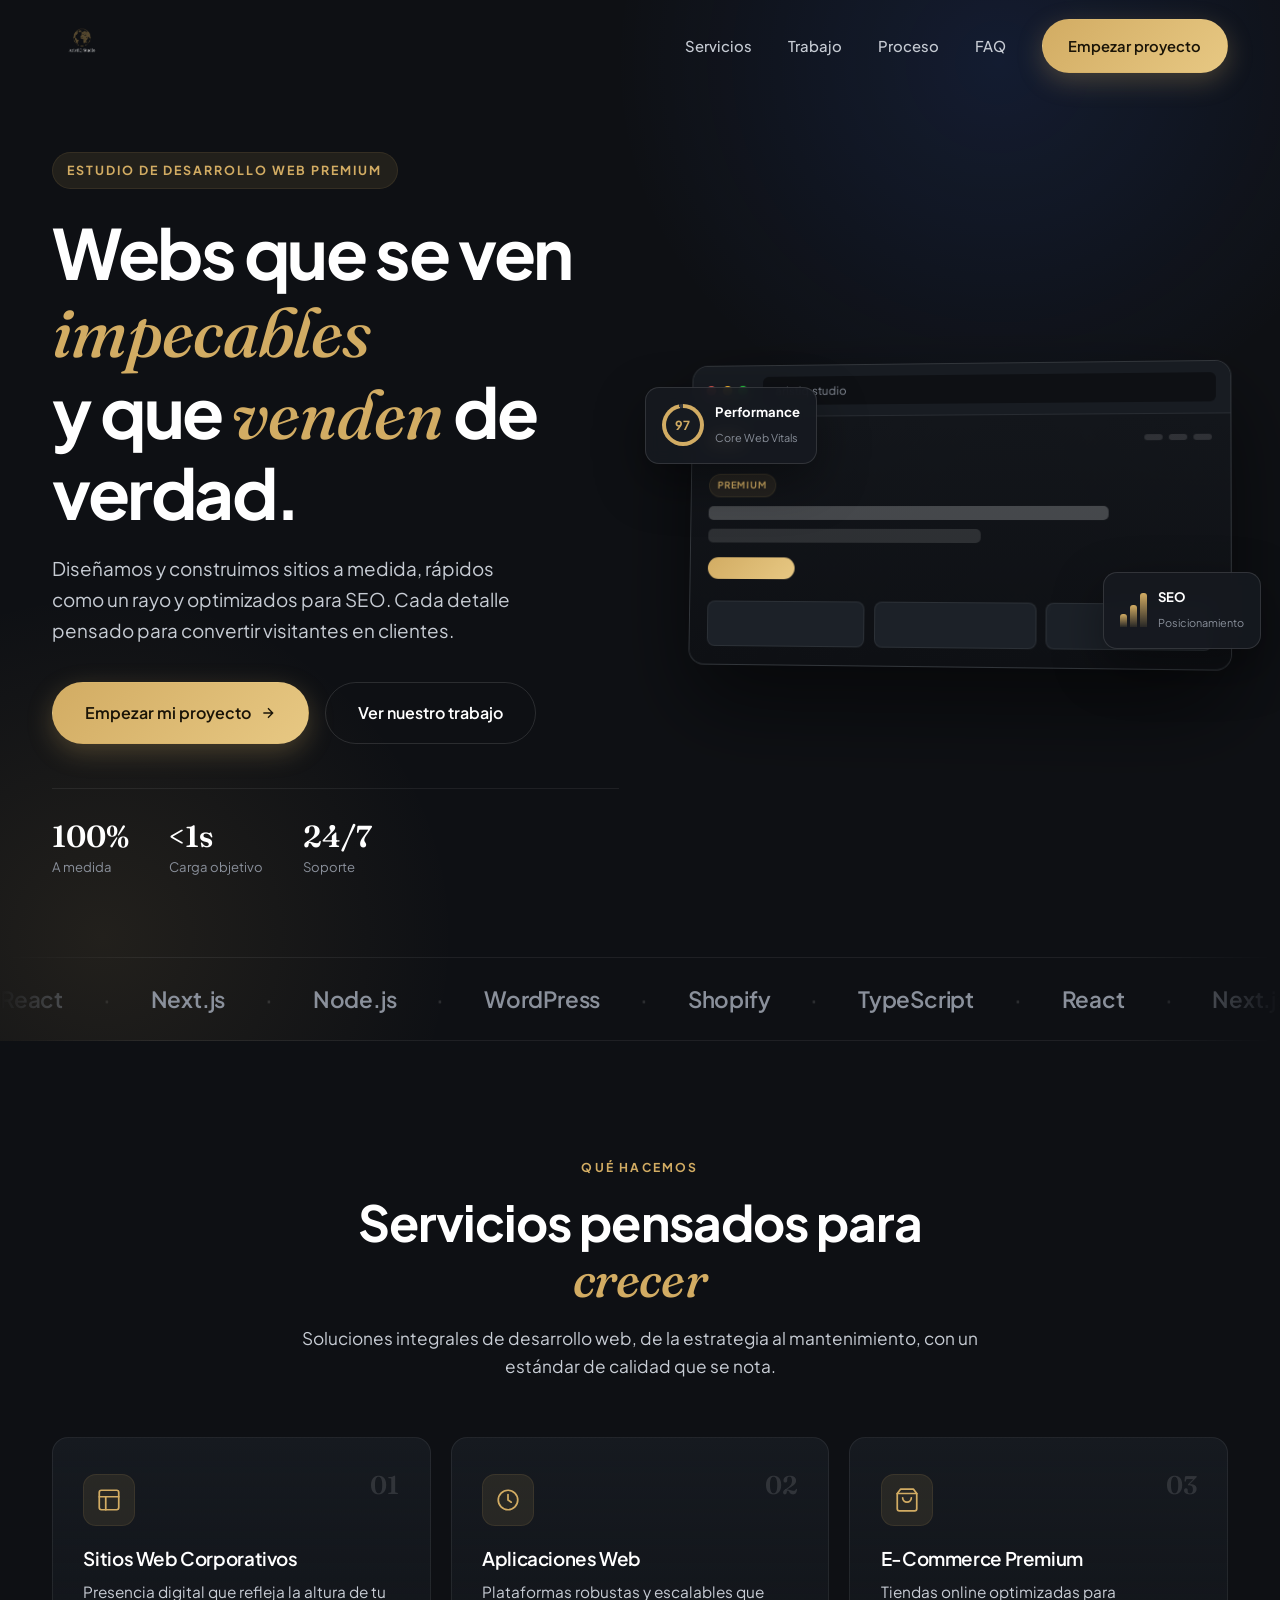
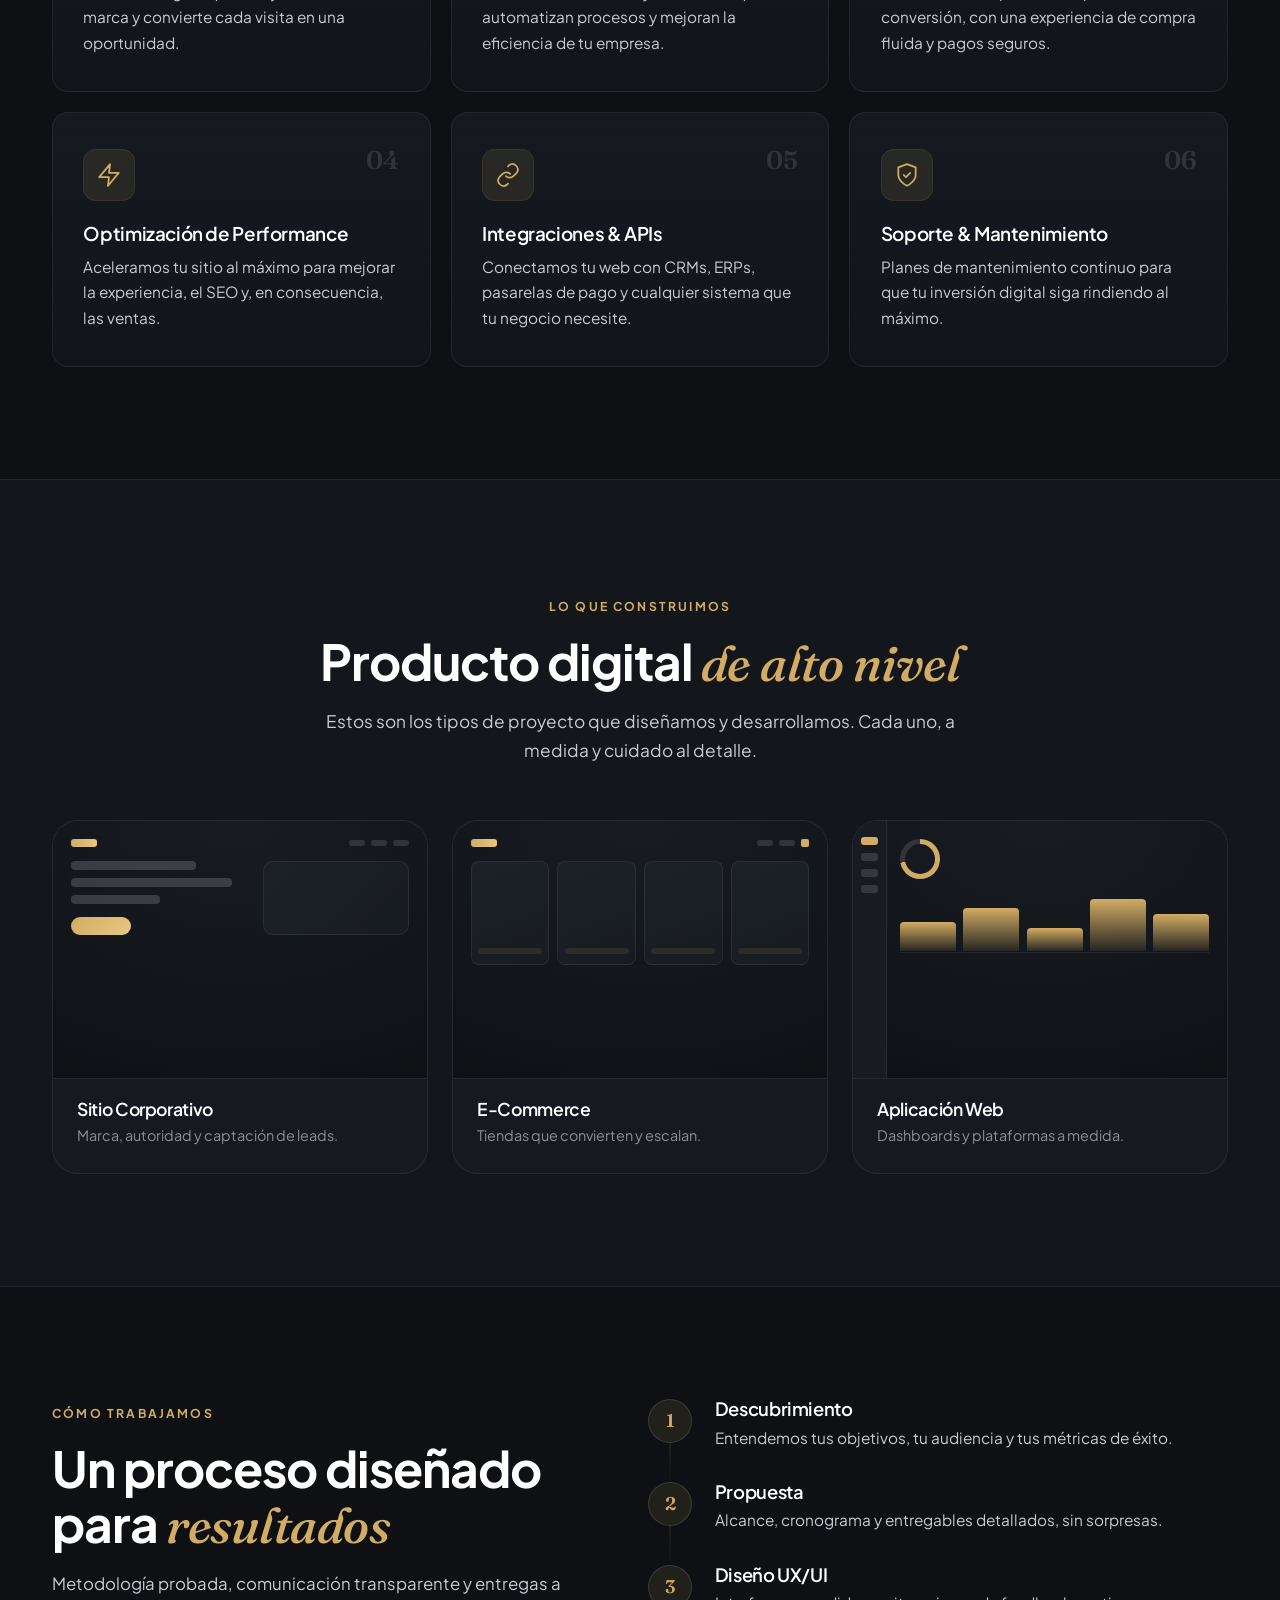
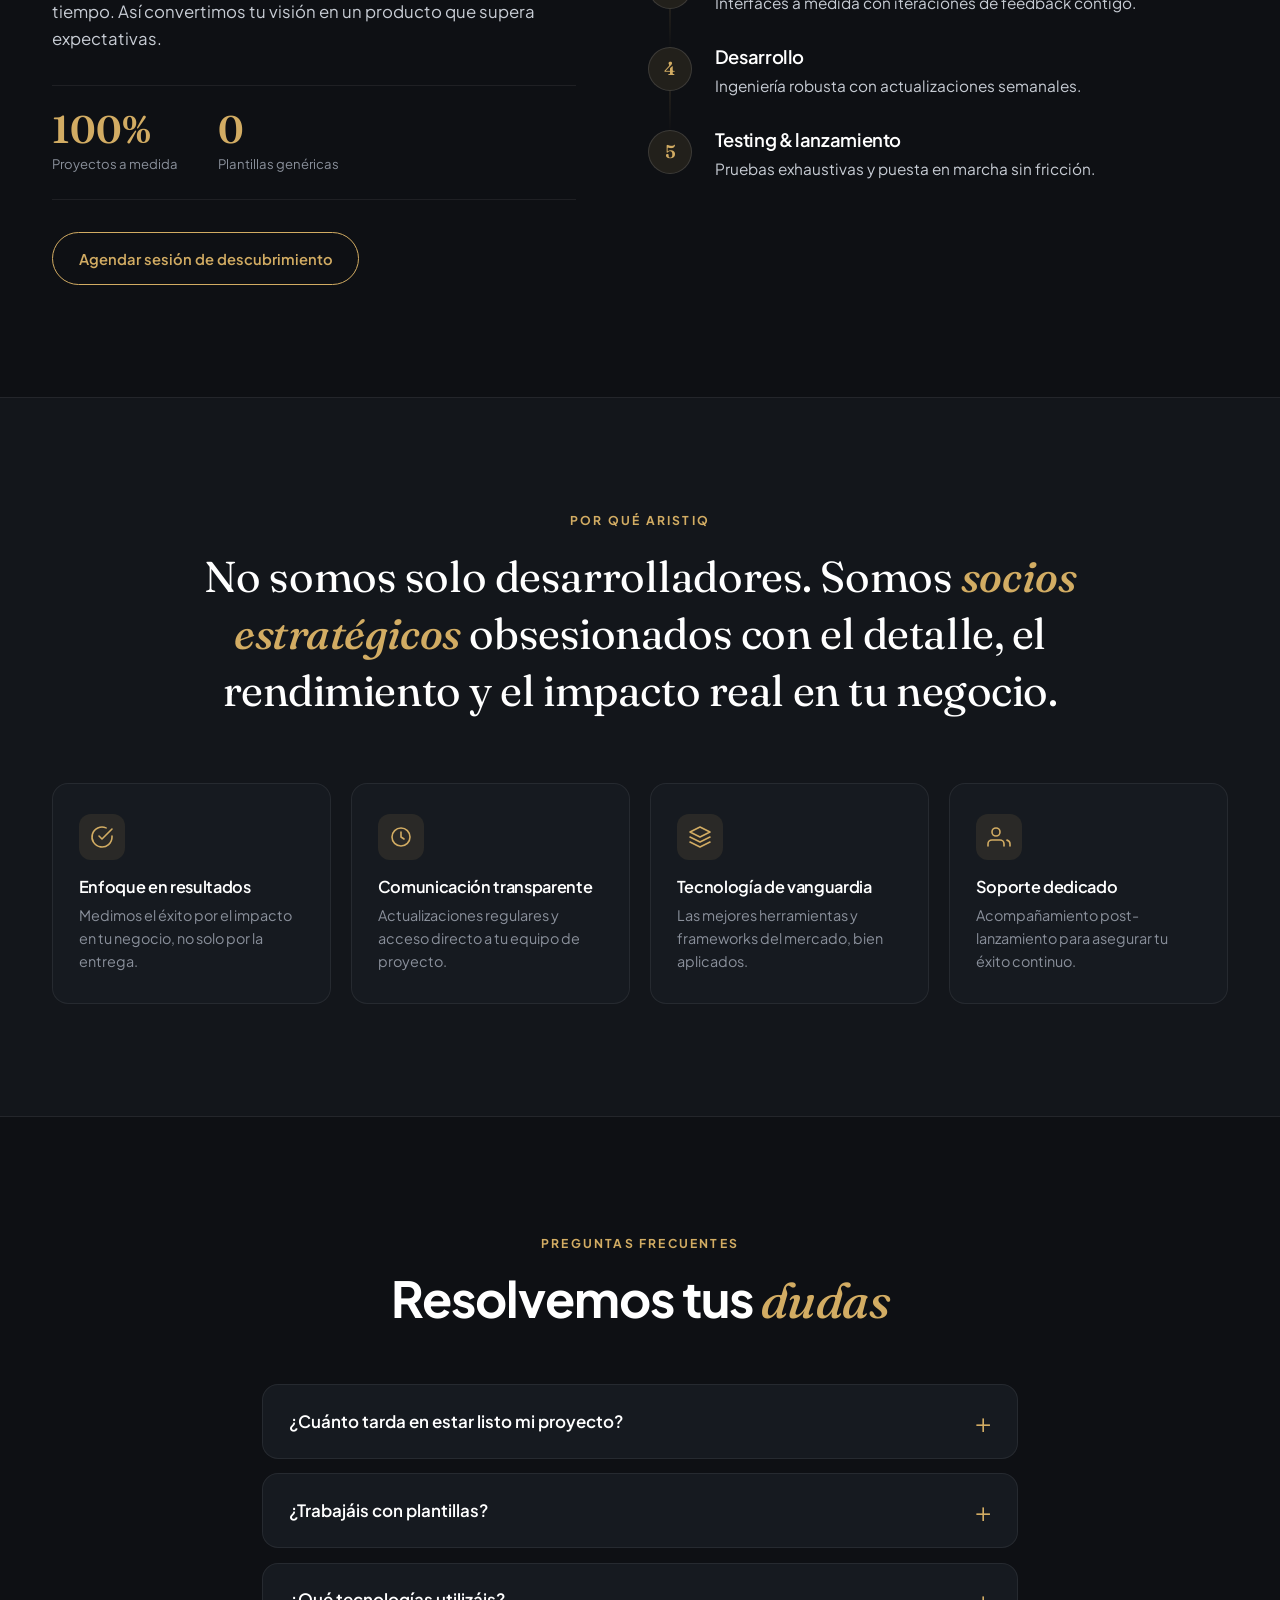
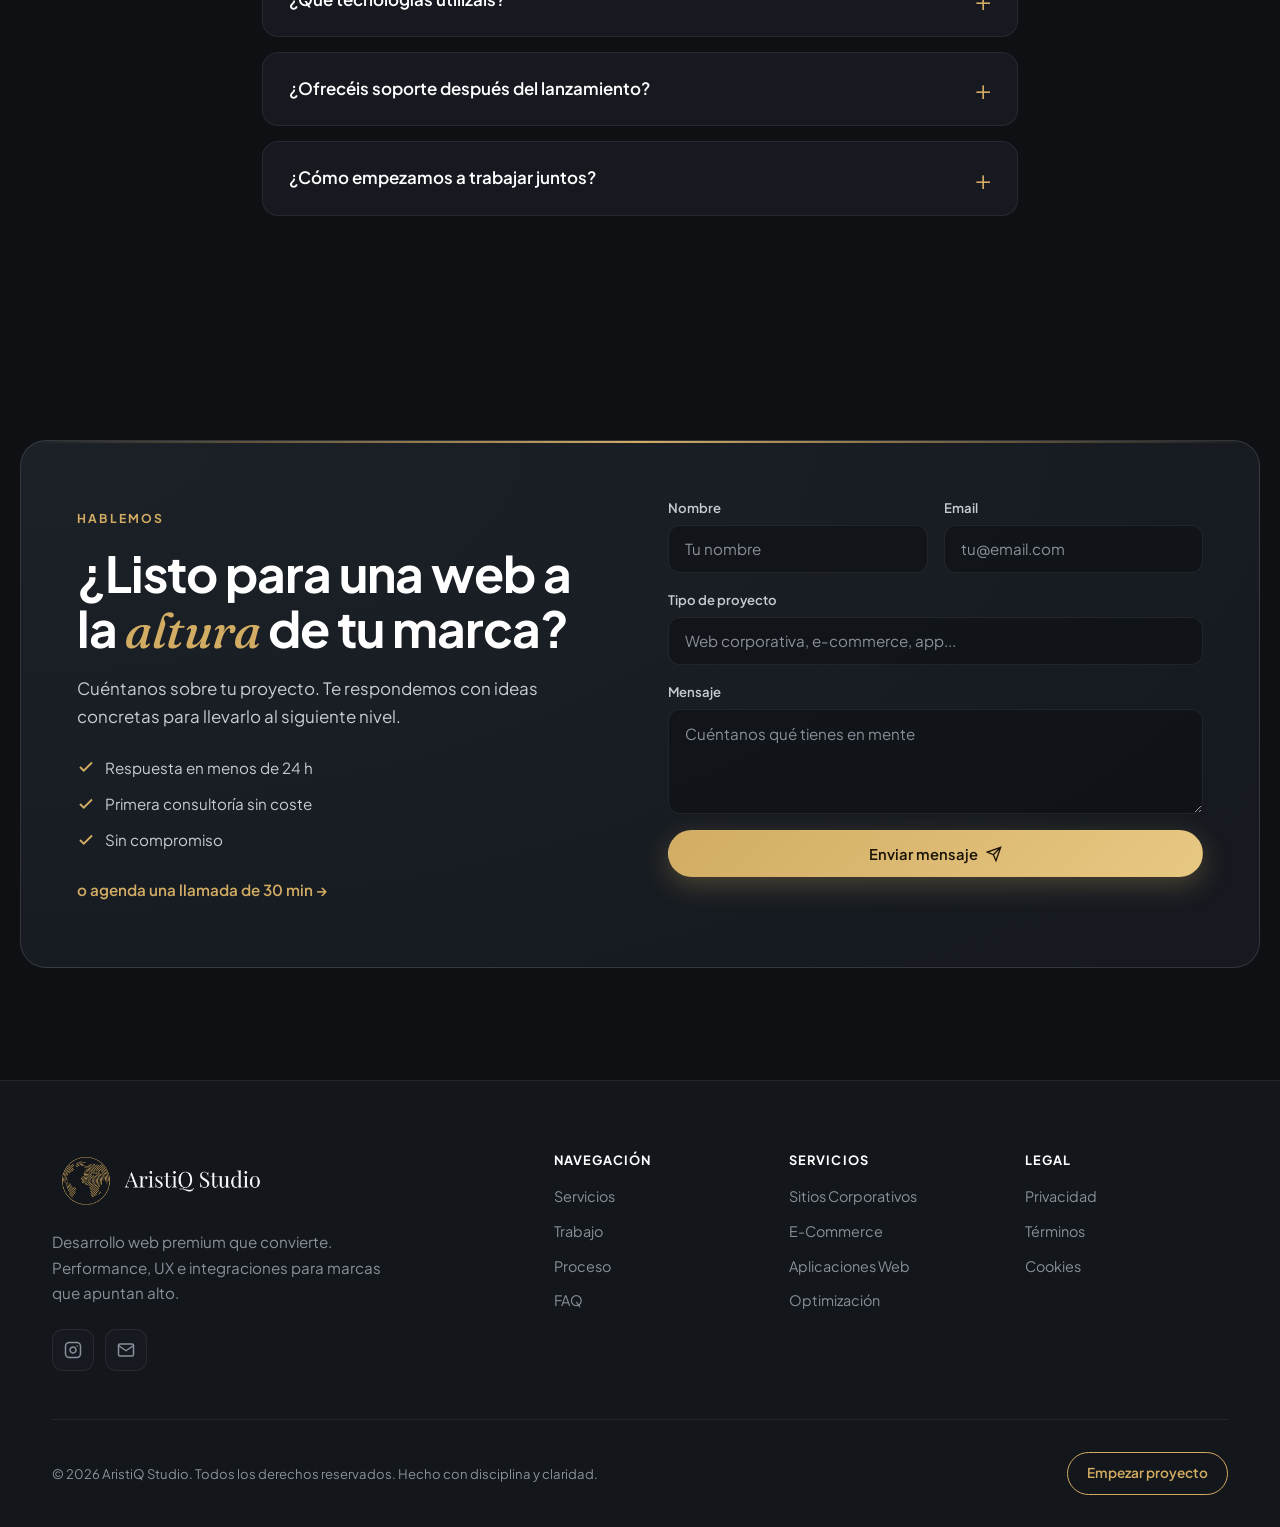
==== commit a70ae2ec: "Rediseno premium v3: direccion editorial, visuales propios en CSS, backend PHP, logo mas visible" ====
--- a/index.html
+++ b/index.html
@@ -6,10 +6,10 @@
 
     <!-- Primary SEO -->
     <title>AristiQ Studio | Desarrollo Web Premium que Convierte</title>
-    <meta name="description" content="Estudio de desarrollo web premium. Creamos sitios corporativos, e-commerce y aplicaciones web de alto rendimiento, 100% a medida, enfocados en performance, UX y conversión. Agenda una llamada.">
+    <meta name="description" content="Estudio de desarrollo web premium. Diseñamos y construimos sitios corporativos, e-commerce y aplicaciones web rápidas, optimizadas para SEO y pensadas para convertir. 100% a medida.">
     <meta name="author" content="AristiQ Studio">
     <meta name="robots" content="index, follow">
-    <meta name="theme-color" content="#15171A">
+    <meta name="theme-color" content="#111317">
     <link rel="canonical" href="https://www.aristiq.studio/">
 
     <!-- Open Graph -->
@@ -18,14 +18,14 @@
     <meta property="og:url" content="https://www.aristiq.studio/">
     <meta property="og:site_name" content="AristiQ Studio">
     <meta property="og:title" content="AristiQ Studio | Desarrollo Web Premium que Convierte">
-    <meta property="og:description" content="Sitios web de alto rendimiento, 100% a medida. Performance, UX e integraciones para marcas que apuntan alto.">
+    <meta property="og:description" content="Sitios web rápidos, optimizados para SEO y diseñados para convertir. 100% a medida, para marcas que apuntan alto.">
     <meta property="og:image" content="https://www.aristiq.studio/assets/images/banner-logo.png">
     <meta property="og:image:alt" content="AristiQ Studio — Desarrollo Web Premium">
 
     <!-- Twitter Card -->
     <meta name="twitter:card" content="summary_large_image">
     <meta name="twitter:title" content="AristiQ Studio | Desarrollo Web Premium que Convierte">
-    <meta name="twitter:description" content="Sitios web de alto rendimiento, 100% a medida. Performance, UX e integraciones para marcas que apuntan alto.">
+    <meta name="twitter:description" content="Sitios web rápidos, optimizados para SEO y diseñados para convertir. 100% a medida.">
     <meta name="twitter:image" content="https://www.aristiq.studio/assets/images/banner-logo.png">
 
     <!-- Favicon -->
@@ -35,28 +35,26 @@
     <!-- Fonts -->
     <link rel="preconnect" href="https://fonts.googleapis.com">
     <link rel="preconnect" href="https://fonts.gstatic.com" crossorigin>
-    <link href="https://fonts.googleapis.com/css2?family=Plus+Jakarta+Sans:wght@300;400;500;600;700;800&display=swap" rel="stylesheet">
+    <link href="https://fonts.googleapis.com/css2?family=Fraunces:ital,opsz,wght@0,9..144,400;0,9..144,600;0,9..144,700;1,9..144,500&family=Plus+Jakarta+Sans:wght@300;400;500;600;700;800&display=swap" rel="stylesheet">
 
     <!-- Styles -->
-    <link rel="stylesheet" href="css/styles.css?v=1">
-
-    <!-- Structured Data: Organization / ProfessionalService -->
+    <link rel="stylesheet" href="css/styles.css?v=3">
+
+    <!-- Structured Data -->
     <script type="application/ld+json">
     {
       "@context": "https://schema.org",
       "@type": "ProfessionalService",
       "name": "AristiQ Studio",
-      "description": "Estudio de desarrollo web premium especializado en sitios corporativos, e-commerce y aplicaciones web de alto rendimiento, 100% a medida.",
+      "description": "Estudio de desarrollo web premium especializado en sitios corporativos, e-commerce y aplicaciones web rápidas, optimizadas para SEO y diseñadas para convertir.",
       "url": "https://www.aristiq.studio/",
       "email": "info@aristiq.studio",
       "image": "https://www.aristiq.studio/assets/images/banner-logo.png",
       "logo": "https://www.aristiq.studio/assets/images/banner-logo.png",
       "priceRange": "$$",
       "areaServed": "Worldwide",
-      "sameAs": [
-        "https://www.instagram.com/aristiq.studio"
-      ],
-      "knowsAbout": ["Desarrollo Web", "E-Commerce", "Aplicaciones Web", "SEO", "Performance Web", "UX/UI"],
+      "sameAs": ["https://www.instagram.com/aristiq.studio"],
+      "knowsAbout": ["Desarrollo Web", "E-Commerce", "Aplicaciones Web", "SEO", "Performance Web", "UX/UI", "Core Web Vitals"],
       "makesOffer": [
         { "@type": "Offer", "itemOffered": { "@type": "Service", "name": "Sitios Web Corporativos" } },
         { "@type": "Offer", "itemOffered": { "@type": "Service", "name": "Aplicaciones Web" } },
@@ -69,7 +67,6 @@
     </script>
 </head>
 <body>
-    <!-- Skip link (accesibilidad) -->
     <a href="#contenido" class="skip-link">Saltar al contenido</a>
 
     <!-- Navigation -->
@@ -77,372 +74,242 @@
         <nav class="nav" aria-label="Navegación principal">
             <div class="nav-container">
                 <a href="index.html" class="logo" aria-label="AristiQ Studio — Inicio">
-                    <img src="assets/images/Transaprente L.blancas logo.png" alt="AristiQ Studio" class="logo-img" width="150" height="44">
+                    <img src="assets/images/Transaprente L.blancas logo.png" alt="AristiQ Studio" class="logo-img" width="84" height="60">
                 </a>
                 <div class="nav-links" id="nav-links">
-                    <a href="#inicio" class="active">Inicio</a>
                     <a href="#servicios">Servicios</a>
+                    <a href="#trabajo">Trabajo</a>
                     <a href="#proceso">Proceso</a>
-                    <a href="#nosotros">Nosotros</a>
                     <a href="#faq">FAQ</a>
-                    <a href="https://calendly.com/facualonzo347/30min" target="_blank" rel="noopener noreferrer" class="btn btn-outline">Agendar Llamada</a>
+                    <a href="#contacto" class="btn btn-primary nav-cta">Empezar proyecto</a>
                 </div>
                 <button class="mobile-menu-btn" aria-label="Abrir menú" aria-expanded="false" aria-controls="nav-links">
-                    <span></span>
-                    <span></span>
-                    <span></span>
+                    <span></span><span></span><span></span>
                 </button>
             </div>
         </nav>
     </header>
 
     <main id="contenido">
-    <!-- Hero Section -->
+    <!-- Hero -->
     <section class="hero" id="inicio">
         <div class="hero-bg" aria-hidden="true"></div>
-        <div class="hero-container">
+        <div class="hero-grid">
             <div class="hero-content">
-                <div class="hero-badge">
-                    Desarrollo Web Premium
-                </div>
-                <h1>Transformamos tu visión en <span>experiencias digitales</span> excepcionales</h1>
-                <p class="hero-description">Creamos sitios web de alto rendimiento que convierten visitantes en clientes. Performance, UX e integraciones para marcas que apuntan alto.</p>
+                <span class="hero-eyebrow">Estudio de desarrollo web premium</span>
+                <h1>Webs que se ven <em>impecables</em><br>y que <em>venden</em> de verdad.</h1>
+                <p class="hero-description">Diseñamos y construimos sitios a medida, rápidos como un rayo y optimizados para SEO. Cada detalle pensado para convertir visitantes en clientes.</p>
                 <div class="hero-buttons">
-                    <a href="#contacto" class="btn btn-primary">
-                        Iniciar Proyecto
-                        <svg width="16" height="16" viewBox="0 0 24 24" fill="none" stroke="currentColor" stroke-width="2" aria-hidden="true">
-                            <path d="M5 12h14M12 5l7 7-7 7"/>
-                        </svg>
-                    </a>
-                    <a href="#proceso" class="btn btn-ghost">
-                        Ver Proceso
-                    </a>
-                </div>
-                <ul class="hero-trust" aria-label="Garantías">
-                    <li><svg viewBox="0 0 24 24" fill="none" stroke="currentColor" stroke-width="2" aria-hidden="true"><polyline points="20 6 9 17 4 12"/></svg> 100% a medida</li>
-                    <li><svg viewBox="0 0 24 24" fill="none" stroke="currentColor" stroke-width="2" aria-hidden="true"><polyline points="20 6 9 17 4 12"/></svg> Entregas a tiempo</li>
-                    <li><svg viewBox="0 0 24 24" fill="none" stroke="currentColor" stroke-width="2" aria-hidden="true"><polyline points="20 6 9 17 4 12"/></svg> Soporte dedicado</li>
-                </ul>
-            </div>
-            <div class="hero-visual">
-                <div class="hero-image-wrapper">
-                    <img src="https://images.unsplash.com/photo-1522071820081-009f0129c71c?w=900&q=80" alt="Equipo de AristiQ Studio colaborando en un proyecto de desarrollo web" class="hero-image" width="900" height="480" fetchpriority="high">
-                </div>
-                <div class="hero-floating-card">
-                    <p>Proyectos Entregados</p>
-                    <strong>100%</strong>
-                    <p class="hero-floating-sub">a tiempo</p>
-                </div>
-            </div>
-        </div>
-    </section>
-
-    <!-- Stats Section -->
-    <section class="stats" id="nosotros">
-        <div class="stats-container">
-            <div class="stats-image reveal">
-                <img src="https://images.unsplash.com/photo-1486406146926-c627a92ad1ab?w=900&q=80" alt="Arquitectura moderna que representa la solidez de la ingeniería de AristiQ Studio" width="900" height="400" loading="lazy">
-            </div>
-            <div class="stats-content reveal">
-                <span class="eyebrow">Quiénes somos</span>
-                <h2>Desarrollo web que impulsa resultados de negocio</h2>
-                <p>Nos especializamos en crear soluciones digitales a medida para empresas que buscan diferenciarse. Cada proyecto es único, cada línea de código está pensada para maximizar el retorno de tu inversión.</p>
-                <p>Combinamos diseño excepcional con ingeniería robusta para crear experiencias que tus usuarios recordarán.</p>
-                <div class="stats-grid">
-                    <div class="stat-item">
-                        <div class="stat-number" data-count="100" data-suffix="%">100%</div>
-                        <div class="stat-label">A Medida</div>
-                    </div>
-                    <div class="stat-item">
-                        <div class="stat-number">24/7</div>
-                        <div class="stat-label">Soporte Dedicado</div>
-                    </div>
-                    <div class="stat-item">
-                        <div class="stat-number" data-count="0" data-suffix="">0</div>
-                        <div class="stat-label">Plantillas Genéricas</div>
-                    </div>
-                </div>
-                <a href="#servicios" class="btn btn-primary">Descubrir Servicios</a>
-            </div>
-        </div>
-    </section>
-
-    <!-- Services Section -->
-    <section class="services" id="servicios">
-        <div class="services-container">
-            <div class="section-header reveal">
-                <span class="eyebrow">Servicios</span>
-                <h2>Servicios que impulsan tu negocio</h2>
-                <p>Soluciones integrales de desarrollo web diseñadas para empresas que buscan excelencia digital y resultados medibles.</p>
-            </div>
-            <div class="services-grid">
-                <article class="service-card reveal">
-                    <div class="service-icon">
-                        <svg viewBox="0 0 24 24" fill="none" stroke-width="2" stroke-linecap="round" stroke-linejoin="round" aria-hidden="true">
-                            <rect x="3" y="3" width="18" height="18" rx="2"/><path d="M3 9h18"/><path d="M9 21V9"/>
-                        </svg>
-                    </div>
-                    <h3>Sitios Web Corporativos</h3>
-                    <p>Presencia digital premium que refleja la esencia de tu marca y convierte visitantes en oportunidades de negocio.</p>
-                    <a href="#contacto" class="service-link" aria-label="Consultar sobre Sitios Web Corporativos">
-                        Consultar servicio
+                    <a href="#contacto" class="btn btn-primary btn-lg">
+                        Empezar mi proyecto
                         <svg viewBox="0 0 24 24" fill="none" stroke="currentColor" stroke-width="2" aria-hidden="true"><path d="M5 12h14M12 5l7 7-7 7"/></svg>
                     </a>
-                </article>
-                <article class="service-card reveal">
-                    <div class="service-icon">
-                        <svg viewBox="0 0 24 24" fill="none" stroke-width="2" stroke-linecap="round" stroke-linejoin="round" aria-hidden="true">
-                            <circle cx="12" cy="12" r="10"/><path d="M12 6v6l4 2"/>
-                        </svg>
-                    </div>
+                    <a href="#trabajo" class="btn btn-ghost btn-lg">Ver nuestro trabajo</a>
+                </div>
+                <ul class="hero-trust" aria-label="Garantías">
+                    <li><strong>100%</strong><span>A medida</span></li>
+                    <li><strong>&lt;1s</strong><span>Carga objetivo</span></li>
+                    <li><strong>24/7</strong><span>Soporte</span></li>
+                </ul>
+            </div>
+
+            <!-- Visual: mockup de navegador construido en CSS -->
+            <div class="hero-visual" aria-hidden="true">
+                <div class="browser">
+                    <div class="browser-bar">
+                        <span class="dot"></span><span class="dot"></span><span class="dot"></span>
+                        <div class="browser-url">aristiq.studio</div>
+                    </div>
+                    <div class="browser-screen">
+                        <div class="mini-nav"><span class="mini-logo"></span><span class="mini-links"><i></i><i></i><i></i></span></div>
+                        <div class="mini-hero">
+                            <span class="mini-badge">Premium</span>
+                            <span class="mini-h1"></span><span class="mini-h1 short"></span>
+                            <span class="mini-cta"></span>
+                        </div>
+                        <div class="mini-cards"><span></span><span></span><span></span></div>
+                    </div>
+                </div>
+                <div class="float-card float-perf">
+                    <div class="ring" style="--p:97"><span>97</span></div>
+                    <div class="float-text"><strong>Performance</strong><small>Core Web Vitals</small></div>
+                </div>
+                <div class="float-card float-seo">
+                    <div class="bars"><i style="--h:40%"></i><i style="--h:65%"></i><i style="--h:100%"></i></div>
+                    <div class="float-text"><strong>SEO</strong><small>Posicionamiento</small></div>
+                </div>
+            </div>
+        </div>
+
+        <!-- Marquee de tecnologías -->
+        <div class="marquee" aria-label="Tecnologías que dominamos">
+            <div class="marquee-track">
+                <span>React</span><span>·</span><span>Next.js</span><span>·</span><span>Node.js</span><span>·</span><span>WordPress</span><span>·</span><span>Shopify</span><span>·</span><span>TypeScript</span><span>·</span>
+                <span>React</span><span>·</span><span>Next.js</span><span>·</span><span>Node.js</span><span>·</span><span>WordPress</span><span>·</span><span>Shopify</span><span>·</span><span>TypeScript</span><span>·</span>
+            </div>
+        </div>
+    </section>
+
+    <!-- Servicios -->
+    <section class="services" id="servicios">
+        <div class="container">
+            <header class="section-head reveal">
+                <span class="eyebrow">Qué hacemos</span>
+                <h2>Servicios pensados para <em>crecer</em></h2>
+                <p>Soluciones integrales de desarrollo web, de la estrategia al mantenimiento, con un estándar de calidad que se nota.</p>
+            </header>
+            <div class="services-grid">
+                <article class="service-card reveal">
+                    <span class="service-num">01</span>
+                    <div class="service-icon"><svg viewBox="0 0 24 24" fill="none" stroke-width="1.6" stroke-linecap="round" stroke-linejoin="round" aria-hidden="true"><rect x="3" y="3" width="18" height="18" rx="2"/><path d="M3 9h18"/><path d="M9 21V9"/></svg></div>
+                    <h3>Sitios Web Corporativos</h3>
+                    <p>Presencia digital que refleja la altura de tu marca y convierte cada visita en una oportunidad.</p>
+                </article>
+                <article class="service-card reveal">
+                    <span class="service-num">02</span>
+                    <div class="service-icon"><svg viewBox="0 0 24 24" fill="none" stroke-width="1.6" stroke-linecap="round" stroke-linejoin="round" aria-hidden="true"><circle cx="12" cy="12" r="9"/><path d="M12 7v5l3 2"/></svg></div>
                     <h3>Aplicaciones Web</h3>
-                    <p>Plataformas robustas y escalables que automatizan procesos y mejoran la eficiencia operativa de tu empresa.</p>
-                    <a href="#contacto" class="service-link" aria-label="Consultar sobre Aplicaciones Web">
-                        Consultar servicio
-                        <svg viewBox="0 0 24 24" fill="none" stroke="currentColor" stroke-width="2" aria-hidden="true"><path d="M5 12h14M12 5l7 7-7 7"/></svg>
-                    </a>
-                </article>
-                <article class="service-card reveal">
-                    <div class="service-icon">
-                        <svg viewBox="0 0 24 24" fill="none" stroke-width="2" stroke-linecap="round" stroke-linejoin="round" aria-hidden="true">
-                            <path d="M12 2L2 7l10 5 10-5-10-5z"/><path d="M2 17l10 5 10-5"/><path d="M2 12l10 5 10-5"/>
-                        </svg>
-                    </div>
+                    <p>Plataformas robustas y escalables que automatizan procesos y mejoran la eficiencia de tu empresa.</p>
+                </article>
+                <article class="service-card reveal">
+                    <span class="service-num">03</span>
+                    <div class="service-icon"><svg viewBox="0 0 24 24" fill="none" stroke-width="1.6" stroke-linecap="round" stroke-linejoin="round" aria-hidden="true"><path d="M6 2L3 6v14a2 2 0 0 0 2 2h14a2 2 0 0 0 2-2V6l-3-4z"/><path d="M3 6h18"/><path d="M16 10a4 4 0 0 1-8 0"/></svg></div>
                     <h3>E-Commerce Premium</h3>
-                    <p>Tiendas online optimizadas para conversión con experiencias de compra fluidas y sistemas de pago seguros.</p>
-                    <a href="#contacto" class="service-link" aria-label="Consultar sobre E-Commerce Premium">
-                        Consultar servicio
-                        <svg viewBox="0 0 24 24" fill="none" stroke="currentColor" stroke-width="2" aria-hidden="true"><path d="M5 12h14M12 5l7 7-7 7"/></svg>
-                    </a>
-                </article>
-                <article class="service-card reveal">
-                    <div class="service-icon">
-                        <svg viewBox="0 0 24 24" fill="none" stroke-width="2" stroke-linecap="round" stroke-linejoin="round" aria-hidden="true">
-                            <path d="M13 2L3 14h9l-1 8 10-12h-9l1-8z"/>
-                        </svg>
-                    </div>
+                    <p>Tiendas online optimizadas para conversión, con una experiencia de compra fluida y pagos seguros.</p>
+                </article>
+                <article class="service-card reveal">
+                    <span class="service-num">04</span>
+                    <div class="service-icon"><svg viewBox="0 0 24 24" fill="none" stroke-width="1.6" stroke-linecap="round" stroke-linejoin="round" aria-hidden="true"><path d="M13 2L3 14h9l-1 8 10-12h-9l1-8z"/></svg></div>
                     <h3>Optimización de Performance</h3>
-                    <p>Mejoramos la velocidad y rendimiento de tu sitio para ofrecer la mejor experiencia y mejorar tu SEO.</p>
-                    <a href="#contacto" class="service-link" aria-label="Consultar sobre Optimización de Performance">
-                        Consultar servicio
-                        <svg viewBox="0 0 24 24" fill="none" stroke="currentColor" stroke-width="2" aria-hidden="true"><path d="M5 12h14M12 5l7 7-7 7"/></svg>
-                    </a>
-                </article>
-                <article class="service-card reveal">
-                    <div class="service-icon">
-                        <svg viewBox="0 0 24 24" fill="none" stroke-width="2" stroke-linecap="round" stroke-linejoin="round" aria-hidden="true">
-                            <path d="M12 22s8-4 8-10V5l-8-3-8 3v7c0 6 8 10 8 10z"/>
-                        </svg>
-                    </div>
+                    <p>Aceleramos tu sitio al máximo para mejorar la experiencia, el SEO y, en consecuencia, las ventas.</p>
+                </article>
+                <article class="service-card reveal">
+                    <span class="service-num">05</span>
+                    <div class="service-icon"><svg viewBox="0 0 24 24" fill="none" stroke-width="1.6" stroke-linecap="round" stroke-linejoin="round" aria-hidden="true"><path d="M10 13a5 5 0 0 0 7 0l3-3a5 5 0 0 0-7-7l-1 1"/><path d="M14 11a5 5 0 0 0-7 0l-3 3a5 5 0 0 0 7 7l1-1"/></svg></div>
                     <h3>Integraciones & APIs</h3>
-                    <p>Conectamos tu sitio con CRMs, ERPs, pasarelas de pago y cualquier sistema que tu negocio necesite.</p>
-                    <a href="#contacto" class="service-link" aria-label="Consultar sobre Integraciones y APIs">
-                        Consultar servicio
-                        <svg viewBox="0 0 24 24" fill="none" stroke="currentColor" stroke-width="2" aria-hidden="true"><path d="M5 12h14M12 5l7 7-7 7"/></svg>
-                    </a>
-                </article>
-                <article class="service-card reveal">
-                    <div class="service-icon">
-                        <svg viewBox="0 0 24 24" fill="none" stroke-width="2" stroke-linecap="round" stroke-linejoin="round" aria-hidden="true">
-                            <path d="M21 16V8a2 2 0 0 0-1-1.73l-7-4a2 2 0 0 0-2 0l-7 4A2 2 0 0 0 3 8v8a2 2 0 0 0 1 1.73l7 4a2 2 0 0 0 2 0l7-4A2 2 0 0 0 21 16z"/><polyline points="3.27 6.96 12 12.01 20.73 6.96"/><line x1="12" y1="22.08" x2="12" y2="12"/>
-                        </svg>
-                    </div>
+                    <p>Conectamos tu web con CRMs, ERPs, pasarelas de pago y cualquier sistema que tu negocio necesite.</p>
+                </article>
+                <article class="service-card reveal">
+                    <span class="service-num">06</span>
+                    <div class="service-icon"><svg viewBox="0 0 24 24" fill="none" stroke-width="1.6" stroke-linecap="round" stroke-linejoin="round" aria-hidden="true"><path d="M12 22s8-4 8-10V5l-8-3-8 3v7c0 6 8 10 8 10z"/><path d="M9 12l2 2 4-4"/></svg></div>
                     <h3>Soporte & Mantenimiento</h3>
-                    <p>Planes de mantenimiento continuo para que tu inversión digital siga funcionando de forma óptima.</p>
-                    <a href="#contacto" class="service-link" aria-label="Consultar sobre Soporte y Mantenimiento">
-                        Consultar servicio
-                        <svg viewBox="0 0 24 24" fill="none" stroke="currentColor" stroke-width="2" aria-hidden="true"><path d="M5 12h14M12 5l7 7-7 7"/></svg>
-                    </a>
-                </article>
-            </div>
-        </div>
-    </section>
-
-    <!-- Process Section -->
+                    <p>Planes de mantenimiento continuo para que tu inversión digital siga rindiendo al máximo.</p>
+                </article>
+            </div>
+        </div>
+    </section>
+
+    <!-- Trabajo / Capacidades (mockups en CSS) -->
+    <section class="work" id="trabajo">
+        <div class="container">
+            <header class="section-head reveal">
+                <span class="eyebrow">Lo que construimos</span>
+                <h2>Producto digital <em>de alto nivel</em></h2>
+                <p>Estos son los tipos de proyecto que diseñamos y desarrollamos. Cada uno, a medida y cuidado al detalle.</p>
+            </header>
+            <div class="work-grid">
+                <article class="work-card reveal">
+                    <div class="work-mock mock-corporate" aria-hidden="true">
+                        <div class="mk-nav"><span></span><i></i><i></i><i></i></div>
+                        <div class="mk-hero-row"><div class="mk-text"><span class="l w70"></span><span class="l w90"></span><span class="l w50"></span><span class="mk-btn"></span></div><div class="mk-img"></div></div>
+                    </div>
+                    <div class="work-info"><h3>Sitio Corporativo</h3><p>Marca, autoridad y captación de leads.</p></div>
+                </article>
+                <article class="work-card reveal">
+                    <div class="work-mock mock-ecommerce" aria-hidden="true">
+                        <div class="mk-nav"><span></span><i></i><i></i><i class="cart"></i></div>
+                        <div class="mk-shop"><div class="mk-prod"></div><div class="mk-prod"></div><div class="mk-prod"></div><div class="mk-prod"></div></div>
+                    </div>
+                    <div class="work-info"><h3>E-Commerce</h3><p>Tiendas que convierten y escalan.</p></div>
+                </article>
+                <article class="work-card reveal">
+                    <div class="work-mock mock-app" aria-hidden="true">
+                        <div class="mk-app-side"><i></i><i></i><i></i><i></i></div>
+                        <div class="mk-app-main"><div class="mk-stat"><span class="mk-ring"></span></div><div class="mk-chart"><b style="--h:50%"></b><b style="--h:75%"></b><b style="--h:40%"></b><b style="--h:90%"></b><b style="--h:65%"></b></div></div>
+                    </div>
+                    <div class="work-info"><h3>Aplicación Web</h3><p>Dashboards y plataformas a medida.</p></div>
+                </article>
+            </div>
+        </div>
+    </section>
+
+    <!-- Proceso + Nosotros -->
     <section class="process" id="proceso">
-        <div class="process-container">
-            <div class="process-image reveal">
-                <picture>
-                    <source srcset="assets/images/img1.webp" type="image/webp">
-                    <img src="assets/images/img1.png" alt="Profesional de AristiQ Studio trabajando en el desarrollo de un proyecto" width="600" height="500" loading="lazy">
-                </picture>
-                <div class="process-card">
-                    <h3>Nuestro Proceso de Consultoría</h3>
-                    <p>Cada proyecto comienza con una sesión de descubrimiento donde entendemos tus objetivos, audiencia y métricas de éxito.</p>
-                    <a href="https://calendly.com/facualonzo347/30min" target="_blank" rel="noopener noreferrer" class="btn btn-primary">Agendar Sesión</a>
-                </div>
-            </div>
-            <div class="process-content reveal">
+        <div class="container process-grid">
+            <div class="process-intro reveal">
                 <span class="eyebrow">Cómo trabajamos</span>
-                <h2>Un proceso diseñado para resultados excepcionales</h2>
-                <p>Trabajamos con metodologías probadas que garantizan entregas a tiempo, comunicación transparente y resultados que superan expectativas.</p>
-                <ol class="process-list">
-                    <li class="process-item">
-                        <div class="process-check" aria-hidden="true"><span class="process-num">1</span></div>
-                        <span>Sesión de descubrimiento y definición de objetivos</span>
-                    </li>
-                    <li class="process-item">
-                        <div class="process-check" aria-hidden="true"><span class="process-num">2</span></div>
-                        <span>Propuesta detallada con alcance y cronograma</span>
-                    </li>
-                    <li class="process-item">
-                        <div class="process-check" aria-hidden="true"><span class="process-num">3</span></div>
-                        <span>Diseño UX/UI con iteraciones de feedback</span>
-                    </li>
-                    <li class="process-item">
-                        <div class="process-check" aria-hidden="true"><span class="process-num">4</span></div>
-                        <span>Desarrollo con actualizaciones semanales</span>
-                    </li>
-                    <li class="process-item">
-                        <div class="process-check" aria-hidden="true"><span class="process-num">5</span></div>
-                        <span>Testing exhaustivo y lanzamiento</span>
-                    </li>
-                </ol>
-            </div>
-        </div>
-    </section>
-
-    <!-- Why Section -->
-    <section class="why">
-        <div class="why-container">
-            <div class="why-content reveal">
-                <span class="eyebrow">Por qué AristiQ</span>
-                <h2>¿Por qué elegir AristiQ Studio?</h2>
-                <p>No somos solo desarrolladores. Somos socios estratégicos comprometidos con el éxito de tu proyecto digital.</p>
-                <div class="why-features">
-                    <div class="why-feature">
-                        <div class="why-feature-icon" aria-hidden="true">
-                            <svg viewBox="0 0 24 24" fill="none" stroke-width="2" stroke-linecap="round" stroke-linejoin="round"><path d="M22 11.08V12a10 10 0 1 1-5.93-9.14"/><polyline points="22 4 12 14.01 9 11.01"/></svg>
-                        </div>
-                        <div class="why-feature-text">
-                            <h3>Enfoque en Resultados</h3>
-                            <p>Medimos el éxito por el impacto en tu negocio, no solo por la entrega.</p>
-                        </div>
-                    </div>
-                    <div class="why-feature">
-                        <div class="why-feature-icon" aria-hidden="true">
-                            <svg viewBox="0 0 24 24" fill="none" stroke-width="2" stroke-linecap="round" stroke-linejoin="round"><circle cx="12" cy="12" r="10"/><path d="M12 6v6l4 2"/></svg>
-                        </div>
-                        <div class="why-feature-text">
-                            <h3>Comunicación Transparente</h3>
-                            <p>Actualizaciones regulares y acceso directo a tu equipo de proyecto.</p>
-                        </div>
-                    </div>
-                    <div class="why-feature">
-                        <div class="why-feature-icon" aria-hidden="true">
-                            <svg viewBox="0 0 24 24" fill="none" stroke-width="2" stroke-linecap="round" stroke-linejoin="round"><path d="M12 2L2 7l10 5 10-5-10-5z"/><path d="M2 17l10 5 10-5"/><path d="M2 12l10 5 10-5"/></svg>
-                        </div>
-                        <div class="why-feature-text">
-                            <h3>Tecnología de Vanguardia</h3>
-                            <p>Utilizamos las mejores herramientas y frameworks del mercado.</p>
-                        </div>
-                    </div>
-                    <div class="why-feature">
-                        <div class="why-feature-icon" aria-hidden="true">
-                            <svg viewBox="0 0 24 24" fill="none" stroke-width="2" stroke-linecap="round" stroke-linejoin="round"><path d="M17 21v-2a4 4 0 0 0-4-4H5a4 4 0 0 0-4 4v2"/><circle cx="9" cy="7" r="4"/><path d="M23 21v-2a4 4 0 0 0-3-3.87"/><path d="M16 3.13a4 4 0 0 1 0 7.75"/></svg>
-                        </div>
-                        <div class="why-feature-text">
-                            <h3>Soporte Dedicado</h3>
-                            <p>Acompañamiento post-lanzamiento para asegurar tu éxito continuo.</p>
-                        </div>
-                    </div>
-                </div>
-                <div class="why-cta">
-                    <a href="#contacto" class="btn btn-primary">Iniciar Conversación</a>
-                </div>
-            </div>
-            <div class="why-image reveal">
-                <picture>
-                    <source srcset="assets/images/img2.webp" type="image/webp">
-                    <img src="assets/images/img2.png" alt="Equipo de AristiQ Studio trabajando de forma colaborativa" width="600" height="450" loading="lazy">
-                </picture>
-            </div>
-        </div>
-    </section>
-
-    <!-- Partners Section -->
-    <section class="partners">
-        <div class="partners-container reveal">
-            <h2>Tecnologías que Dominamos</h2>
-            <p>Trabajamos con las herramientas más avanzadas del ecosistema web</p>
-            <div class="partners-logos">
-                <span class="partner-logo">React</span>
-                <span class="partner-logo">Next.js</span>
-                <span class="partner-logo">WordPress</span>
-                <span class="partner-logo">Shopify</span>
-                <span class="partner-logo">Node.js</span>
-            </div>
-        </div>
-    </section>
-
-    <!-- FAQ Section -->
+                <h2>Un proceso diseñado para <em>resultados</em></h2>
+                <p>Metodología probada, comunicación transparente y entregas a tiempo. Así convertimos tu visión en un producto que supera expectativas.</p>
+                <div class="process-stats">
+                    <div><strong data-count="100" data-suffix="%">100%</strong><span>Proyectos a medida</span></div>
+                    <div><strong data-count="0" data-suffix="">0</strong><span>Plantillas genéricas</span></div>
+                </div>
+                <a href="https://calendly.com/facualonzo347/30min" target="_blank" rel="noopener noreferrer" class="btn btn-outline">Agendar sesión de descubrimiento</a>
+            </div>
+            <ol class="timeline reveal">
+                <li><span class="t-num">1</span><div><h3>Descubrimiento</h3><p>Entendemos tus objetivos, tu audiencia y tus métricas de éxito.</p></div></li>
+                <li><span class="t-num">2</span><div><h3>Propuesta</h3><p>Alcance, cronograma y entregables detallados, sin sorpresas.</p></div></li>
+                <li><span class="t-num">3</span><div><h3>Diseño UX/UI</h3><p>Interfaces a medida con iteraciones de feedback contigo.</p></div></li>
+                <li><span class="t-num">4</span><div><h3>Desarrollo</h3><p>Ingeniería robusta con actualizaciones semanales.</p></div></li>
+                <li><span class="t-num">5</span><div><h3>Testing & lanzamiento</h3><p>Pruebas exhaustivas y puesta en marcha sin fricción.</p></div></li>
+            </ol>
+        </div>
+    </section>
+
+    <!-- Statement / Por qué -->
+    <section class="statement">
+        <div class="container reveal">
+            <span class="eyebrow center">Por qué AristiQ</span>
+            <p class="statement-text">No somos solo desarrolladores. Somos <em>socios estratégicos</em> obsesionados con el detalle, el rendimiento y el impacto real en tu negocio.</p>
+            <div class="why-grid">
+                <div class="why-item"><div class="why-ic"><svg viewBox="0 0 24 24" fill="none" stroke-width="1.6" stroke-linecap="round" stroke-linejoin="round" aria-hidden="true"><path d="M22 11.08V12a10 10 0 1 1-5.93-9.14"/><polyline points="22 4 12 14.01 9 11.01"/></svg></div><h3>Enfoque en resultados</h3><p>Medimos el éxito por el impacto en tu negocio, no solo por la entrega.</p></div>
+                <div class="why-item"><div class="why-ic"><svg viewBox="0 0 24 24" fill="none" stroke-width="1.6" stroke-linecap="round" stroke-linejoin="round" aria-hidden="true"><circle cx="12" cy="12" r="9"/><path d="M12 7v5l3 2"/></svg></div><h3>Comunicación transparente</h3><p>Actualizaciones regulares y acceso directo a tu equipo de proyecto.</p></div>
+                <div class="why-item"><div class="why-ic"><svg viewBox="0 0 24 24" fill="none" stroke-width="1.6" stroke-linecap="round" stroke-linejoin="round" aria-hidden="true"><path d="M12 2L2 7l10 5 10-5-10-5z"/><path d="M2 17l10 5 10-5"/><path d="M2 12l10 5 10-5"/></svg></div><h3>Tecnología de vanguardia</h3><p>Las mejores herramientas y frameworks del mercado, bien aplicados.</p></div>
+                <div class="why-item"><div class="why-ic"><svg viewBox="0 0 24 24" fill="none" stroke-width="1.6" stroke-linecap="round" stroke-linejoin="round" aria-hidden="true"><path d="M17 21v-2a4 4 0 0 0-4-4H5a4 4 0 0 0-4 4v2"/><circle cx="9" cy="7" r="4"/><path d="M23 21v-2a4 4 0 0 0-3-3.87"/></svg></div><h3>Soporte dedicado</h3><p>Acompañamiento post-lanzamiento para asegurar tu éxito continuo.</p></div>
+            </div>
+        </div>
+    </section>
+
+    <!-- FAQ -->
     <section class="faq" id="faq">
-        <div class="faq-container">
-            <div class="section-header reveal">
+        <div class="container faq-container">
+            <header class="section-head reveal">
                 <span class="eyebrow">Preguntas frecuentes</span>
-                <h2>Todo lo que necesitas saber</h2>
-                <p>Resolvemos las dudas más comunes antes de empezar a trabajar juntos.</p>
-            </div>
+                <h2>Resolvemos tus <em>dudas</em></h2>
+            </header>
             <div class="faq-list reveal">
-                <details class="faq-item">
-                    <summary>¿Cuánto tarda en estar listo mi proyecto?</summary>
-                    <div class="faq-answer"><p>Depende del alcance, pero tras la sesión de descubrimiento recibes una propuesta detallada con un cronograma claro. Trabajamos con actualizaciones semanales y entregas a tiempo como compromiso central.</p></div>
-                </details>
-                <details class="faq-item">
-                    <summary>¿Trabajáis con plantillas?</summary>
-                    <div class="faq-answer"><p>No. Cada proyecto es 100% a medida. Diseñamos y desarrollamos en función de tu marca, tus objetivos y tu audiencia, sin plantillas genéricas.</p></div>
-                </details>
-                <details class="faq-item">
-                    <summary>¿Qué tecnologías utilizáis?</summary>
-                    <div class="faq-answer"><p>Trabajamos con el ecosistema más avanzado según lo que necesite cada proyecto: React, Next.js, Node.js, WordPress y Shopify, entre otros, eligiendo siempre la herramienta correcta para tu caso.</p></div>
-                </details>
-                <details class="faq-item">
-                    <summary>¿Ofrecéis soporte después del lanzamiento?</summary>
-                    <div class="faq-answer"><p>Sí. Contamos con planes de mantenimiento continuo y acompañamiento post-lanzamiento para que tu inversión digital siga funcionando de forma óptima.</p></div>
-                </details>
-                <details class="faq-item">
-                    <summary>¿Cómo empezamos a trabajar juntos?</summary>
-                    <div class="faq-answer"><p>Agenda una llamada de 30 minutos o escríbenos desde el formulario de contacto. En esa primera sesión entendemos tus objetivos y exploramos cómo podemos ayudarte.</p></div>
-                </details>
-            </div>
-        </div>
-    </section>
-
-    <!-- CTA + Contact Form Section -->
+                <details class="faq-item"><summary>¿Cuánto tarda en estar listo mi proyecto?</summary><div class="faq-answer"><p>Depende del alcance, pero tras la sesión de descubrimiento recibes una propuesta con un cronograma claro. Trabajamos con actualizaciones semanales y entregas a tiempo como compromiso central.</p></div></details>
+                <details class="faq-item"><summary>¿Trabajáis con plantillas?</summary><div class="faq-answer"><p>No. Cada proyecto es 100% a medida: diseñamos y desarrollamos según tu marca, objetivos y audiencia, sin plantillas genéricas.</p></div></details>
+                <details class="faq-item"><summary>¿Qué tecnologías utilizáis?</summary><div class="faq-answer"><p>Elegimos la herramienta correcta para cada caso: React, Next.js, Node.js, WordPress o Shopify, entre otras, siempre buscando rendimiento y mantenibilidad.</p></div></details>
+                <details class="faq-item"><summary>¿Ofrecéis soporte después del lanzamiento?</summary><div class="faq-answer"><p>Sí. Contamos con planes de mantenimiento continuo y acompañamiento post-lanzamiento para que tu inversión siga rindiendo.</p></div></details>
+                <details class="faq-item"><summary>¿Cómo empezamos a trabajar juntos?</summary><div class="faq-answer"><p>Agenda una llamada de 30 minutos o escríbenos desde el formulario. En esa primera sesión entendemos tus objetivos y exploramos cómo ayudarte.</p></div></details>
+            </div>
+        </div>
+    </section>
+
+    <!-- CTA + Formulario (backend PHP) -->
     <section class="cta" id="contacto">
-        <div class="cta-container reveal">
+        <div class="container cta-card reveal">
             <div class="cta-intro">
                 <span class="eyebrow">Hablemos</span>
-                <h2>¿Tienes un proyecto en mente?</h2>
-                <p>Agendemos una llamada de 30 minutos para conocer tus objetivos y explorar cómo podemos ayudarte. O déjanos un mensaje y te respondemos pronto.</p>
-                <div class="cta-buttons">
-                    <a href="https://calendly.com/facualonzo347/30min" target="_blank" rel="noopener noreferrer" class="btn btn-outline">Agendar Llamada</a>
-                    <a href="mailto:info@aristiq.studio" class="btn btn-ghost">info@aristiq.studio</a>
-                </div>
-            </div>
-            <form class="contact-form" id="contact-form" novalidate>
+                <h2>¿Listo para una web a la <em>altura</em> de tu marca?</h2>
+                <p>Cuéntanos sobre tu proyecto. Te respondemos con ideas concretas para llevarlo al siguiente nivel.</p>
+                <ul class="cta-points">
+                    <li><svg viewBox="0 0 24 24" fill="none" stroke="currentColor" stroke-width="2.5" aria-hidden="true"><polyline points="20 6 9 17 4 12"/></svg> Respuesta en menos de 24 h</li>
+                    <li><svg viewBox="0 0 24 24" fill="none" stroke="currentColor" stroke-width="2.5" aria-hidden="true"><polyline points="20 6 9 17 4 12"/></svg> Primera consultoría sin coste</li>
+                    <li><svg viewBox="0 0 24 24" fill="none" stroke="currentColor" stroke-width="2.5" aria-hidden="true"><polyline points="20 6 9 17 4 12"/></svg> Sin compromiso</li>
+                </ul>
+                <a href="https://calendly.com/facualonzo347/30min" target="_blank" rel="noopener noreferrer" class="cta-call">o agenda una llamada de 30 min →</a>
+            </div>
+            <form class="contact-form" id="contact-form" action="enviar.php" method="POST" novalidate>
                 <div class="form-row">
-                    <div class="form-field">
-                        <label for="cf-name">Nombre</label>
-                        <input type="text" id="cf-name" name="name" autocomplete="name" required placeholder="Tu nombre">
-                    </div>
-                    <div class="form-field">
-                        <label for="cf-email">Email</label>
-                        <input type="email" id="cf-email" name="email" autocomplete="email" required placeholder="tu@email.com">
-                    </div>
-                </div>
-                <div class="form-field">
-                    <label for="cf-subject">Asunto</label>
-                    <input type="text" id="cf-subject" name="subject" placeholder="Sobre qué quieres hablar">
-                </div>
-                <div class="form-field">
-                    <label for="cf-message">Mensaje</label>
-                    <textarea id="cf-message" name="message" rows="4" required placeholder="Cuéntanos sobre tu proyecto"></textarea>
-                </div>
-                <button type="submit" class="btn btn-primary btn-block">
-                    Enviar mensaje
-                    <svg width="16" height="16" viewBox="0 0 24 24" fill="none" stroke="currentColor" stroke-width="2" aria-hidden="true"><path d="M22 2L11 13M22 2l-7 20-4-9-9-4 20-7z"/></svg>
-                </button>
+                    <div class="form-field"><label for="cf-name">Nombre</label><input type="text" id="cf-name" name="name" autocomplete="name" required placeholder="Tu nombre"></div>
+                    <div class="form-field"><label for="cf-email">Email</label><input type="email" id="cf-email" name="email" autocomplete="email" required placeholder="tu@email.com"></div>
+                </div>
+                <div class="form-field"><label for="cf-subject">Tipo de proyecto</label><input type="text" id="cf-subject" name="subject" placeholder="Web corporativa, e-commerce, app..."></div>
+                <div class="form-field"><label for="cf-message">Mensaje</label><textarea id="cf-message" name="message" rows="4" required placeholder="Cuéntanos qué tienes en mente"></textarea></div>
+                <input type="text" name="website" class="hp" tabindex="-1" autocomplete="off" aria-hidden="true">
+                <button type="submit" class="btn btn-primary btn-block">Enviar mensaje<svg viewBox="0 0 24 24" fill="none" stroke="currentColor" stroke-width="2" aria-hidden="true"><path d="M22 2L11 13M22 2l-7 20-4-9-9-4 20-7z"/></svg></button>
                 <p class="form-note" id="form-note" role="status" aria-live="polite"></p>
             </form>
         </div>
@@ -451,76 +318,31 @@
 
     <!-- Footer -->
     <footer class="footer">
-        <div class="footer-container">
+        <div class="container">
             <div class="footer-top">
-                <a href="index.html" class="footer-banner" aria-label="AristiQ Studio — Inicio">
-                    <img src="assets/images/banner-logo.png" alt="AristiQ Studio" class="footer-banner-img" width="320" height="90" loading="lazy">
-                </a>
-                <p class="footer-tagline">
-                    <strong>Desarrollo web premium que convierte.</strong>
-                    Performance, UX e integraciones para marcas que apuntan alto.
-                </p>
-            </div>
-
-            <div class="footer-main">
-                <div class="footer-column">
-                    <h2 class="footer-heading">Navegación</h2>
-                    <ul>
-                        <li><a href="#inicio">Inicio</a></li>
-                        <li><a href="#servicios">Servicios</a></li>
-                        <li><a href="#proceso">Proceso</a></li>
-                        <li><a href="#nosotros">Nosotros</a></li>
-                        <li><a href="#faq">FAQ</a></li>
-                    </ul>
-                </div>
-                <div class="footer-column">
-                    <h2 class="footer-heading">Servicios</h2>
-                    <ul>
-                        <li><a href="#servicios">Sitios Corporativos</a></li>
-                        <li><a href="#servicios">Aplicaciones Web</a></li>
-                        <li><a href="#servicios">E-Commerce</a></li>
-                        <li><a href="#servicios">Optimización</a></li>
-                    </ul>
-                </div>
-                <div class="footer-column">
-                    <h2 class="footer-heading">Legal</h2>
-                    <ul>
-                        <li><a href="politica-privacidad.html">Política de Privacidad</a></li>
-                        <li><a href="terminos.html">Términos de Servicio</a></li>
-                        <li><a href="politica-cookies.html">Política de Cookies</a></li>
-                    </ul>
-                </div>
-                <div class="footer-column">
-                    <h2 class="footer-heading">Contacto</h2>
-                    <p>¿Tienes un proyecto en mente? Hablemos.</p>
-                    <a href="https://calendly.com/facualonzo347/30min" target="_blank" rel="noopener noreferrer" class="btn btn-outline footer-cta-btn">Agendar Llamada</a>
+                <div class="footer-brand">
+                    <img src="assets/images/banner-logo.png" alt="AristiQ Studio" class="footer-logo" width="240" height="60" loading="lazy">
+                    <p>Desarrollo web premium que convierte. Performance, UX e integraciones para marcas que apuntan alto.</p>
                     <div class="footer-social">
-                        <a href="https://www.instagram.com/aristiq.studio" target="_blank" rel="noopener noreferrer" aria-label="Instagram de AristiQ Studio">
-                            <svg viewBox="0 0 24 24" fill="none" stroke-width="2" stroke-linecap="round" stroke-linejoin="round" aria-hidden="true"><rect x="2" y="2" width="20" height="20" rx="5" ry="5"/><path d="M16 11.37A4 4 0 1 1 12.63 8 4 4 0 0 1 16 11.37z"/><line x1="17.5" y1="6.5" x2="17.51" y2="6.5"/></svg>
-                        </a>
-                        <a href="mailto:info@aristiq.studio" aria-label="Enviar email a AristiQ Studio">
-                            <svg viewBox="0 0 24 24" fill="none" stroke-width="2" stroke-linecap="round" stroke-linejoin="round" aria-hidden="true"><rect x="2" y="4" width="20" height="16" rx="2"/><path d="M22 6l-10 7L2 6"/></svg>
-                        </a>
-                    </div>
-                </div>
-            </div>
-
+                        <a href="https://www.instagram.com/aristiq.studio" target="_blank" rel="noopener noreferrer" aria-label="Instagram"><svg viewBox="0 0 24 24" fill="none" stroke-width="2" stroke-linecap="round" stroke-linejoin="round" aria-hidden="true"><rect x="2" y="2" width="20" height="20" rx="5"/><path d="M16 11.37A4 4 0 1 1 12.63 8 4 4 0 0 1 16 11.37z"/><line x1="17.5" y1="6.5" x2="17.51" y2="6.5"/></svg></a>
+                        <a href="mailto:info@aristiq.studio" aria-label="Email"><svg viewBox="0 0 24 24" fill="none" stroke-width="2" stroke-linecap="round" stroke-linejoin="round" aria-hidden="true"><rect x="2" y="4" width="20" height="16" rx="2"/><path d="M22 6l-10 7L2 6"/></svg></a>
+                    </div>
+                </div>
+                <nav class="footer-nav" aria-label="Pie de página">
+                    <div class="footer-col"><h3>Navegación</h3><a href="#servicios">Servicios</a><a href="#trabajo">Trabajo</a><a href="#proceso">Proceso</a><a href="#faq">FAQ</a></div>
+                    <div class="footer-col"><h3>Servicios</h3><a href="#servicios">Sitios Corporativos</a><a href="#servicios">E-Commerce</a><a href="#servicios">Aplicaciones Web</a><a href="#servicios">Optimización</a></div>
+                    <div class="footer-col"><h3>Legal</h3><a href="politica-privacidad.html">Privacidad</a><a href="terminos.html">Términos</a><a href="politica-cookies.html">Cookies</a></div>
+                </nav>
+            </div>
             <div class="footer-bottom">
-                <p class="footer-copyright">© 2026 AristiQ Studio. Todos los derechos reservados. Hecho con disciplina y claridad.</p>
-                <div class="footer-legal">
-                    <a href="politica-privacidad.html">Privacidad</a>
-                    <a href="terminos.html">Términos</a>
-                    <a href="politica-cookies.html">Cookies</a>
-                </div>
+                <p>© 2026 AristiQ Studio. Todos los derechos reservados. Hecho con disciplina y claridad.</p>
+                <a href="#contacto" class="btn btn-outline btn-sm">Empezar proyecto</a>
             </div>
         </div>
     </footer>
 
-    <!-- Scroll to top -->
-    <button class="scroll-top" id="scroll-top" aria-label="Volver arriba">
-        <svg viewBox="0 0 24 24" fill="none" stroke="currentColor" stroke-width="2" aria-hidden="true"><path d="M18 15l-6-6-6 6"/></svg>
-    </button>
-
-    <script src="js/main.js"></script>
+    <button class="scroll-top" id="scroll-top" aria-label="Volver arriba"><svg viewBox="0 0 24 24" fill="none" stroke="currentColor" stroke-width="2" aria-hidden="true"><path d="M18 15l-6-6-6 6"/></svg></button>
+
+    <script src="js/main.js?v=3"></script>
 </body>
 </html>
--- a/css/styles.css
+++ b/css/styles.css
@@ -1,779 +1,365 @@
 /* =============================================
-   ARISTIQ STUDIO - Stylesheet (versión premium)
-   ============================================= */
-
-/* ----- Variables ----- */
-:root {
-    --bg-primary: #111317;
-    --bg-secondary: #16191D;
-    --bg-card: #1B1F24;
-    --bg-elevated: #21262D;
-    --accent-blue: #2F6BFF;
-    --accent-blue-hover: #1F54E0;
-    --accent-gold: #D2AC63;
-    --accent-gold-soft: rgba(210, 172, 99, 0.12);
-    --text-primary: #FFFFFF;
-    --text-secondary: #C2C6CE;
-    --text-muted: #8A909B;
-    --border-subtle: rgba(255, 255, 255, 0.08);
-    --border-hover: rgba(210, 172, 99, 0.35);
-    --shadow-soft: 0 10px 40px rgba(0, 0, 0, 0.35);
-    --shadow-strong: 0 24px 60px rgba(0, 0, 0, 0.45);
-    --radius: 14px;
-    --radius-lg: 22px;
-    --maxw: 1200px;
-    --ease: cubic-bezier(0.22, 1, 0.36, 1);
-}
-
-/* ----- Reset & Base ----- */
-* { margin: 0; padding: 0; box-sizing: border-box; }
-
-html { scroll-behavior: smooth; scroll-padding-top: 90px; }
-
-body {
-    font-family: 'Plus Jakarta Sans', -apple-system, BlinkMacSystemFont, 'Segoe UI', sans-serif;
-    background-color: var(--bg-primary);
-    color: var(--text-primary);
-    line-height: 1.65;
-    overflow-x: hidden;
-    -webkit-font-smoothing: antialiased;
-}
-
-img { max-width: 100%; height: auto; }
-
-::selection { background: var(--accent-gold); color: #111; }
-
-a:focus-visible, button:focus-visible, input:focus-visible,
-textarea:focus-visible, summary:focus-visible {
-    outline: 2px solid var(--accent-gold);
-    outline-offset: 3px;
-    border-radius: 4px;
-}
-
-.skip-link {
-    position: absolute;
-    left: -999px;
-    top: 0;
-    background: var(--accent-gold);
-    color: #111;
-    padding: 0.75rem 1.25rem;
-    border-radius: 0 0 8px 0;
-    font-weight: 600;
-    z-index: 2000;
-}
-.skip-link:focus { left: 0; }
-
-.eyebrow {
-    display: inline-block;
-    font-size: 0.78rem;
-    font-weight: 600;
-    letter-spacing: 0.14em;
-    text-transform: uppercase;
-    color: var(--accent-gold);
-    margin-bottom: 1rem;
-}
-
-/* =============================================
-   NAVIGATION
-   ============================================= */
-.nav {
-    position: fixed;
-    top: 0; left: 0; right: 0;
-    z-index: 1000;
-    padding: 0.9rem 0;
-    transition: background-color 0.3s var(--ease), backdrop-filter 0.3s var(--ease), box-shadow 0.3s var(--ease);
-}
-.nav.scrolled {
-    background-color: rgba(17, 19, 23, 0.85);
-    backdrop-filter: blur(14px);
-    border-bottom: 1px solid var(--border-subtle);
-    box-shadow: 0 4px 30px rgba(0,0,0,0.25);
-}
-.nav-container {
-    max-width: var(--maxw);
-    margin: 0 auto;
-    padding: 0 2rem;
-    display: flex;
-    justify-content: space-between;
-    align-items: center;
-}
-.logo { display: flex; align-items: center; text-decoration: none; }
-.logo-img { height: 44px; width: auto; object-fit: contain; }
-
-.nav-links { display: flex; align-items: center; gap: 2.25rem; }
-.nav-links a {
-    color: var(--text-secondary);
-    text-decoration: none;
-    font-size: 0.92rem;
-    font-weight: 500;
-    position: relative;
-    transition: color 0.2s ease;
-}
-.nav-links a:not(.btn)::after {
-    content: '';
-    position: absolute;
-    left: 0; bottom: -6px;
-    width: 0; height: 2px;
-    background: var(--accent-gold);
-    transition: width 0.25s var(--ease);
-}
-.nav-links a:not(.btn):hover { color: var(--text-primary); }
-.nav-links a:not(.btn):hover::after,
-.nav-links a.active:not(.btn)::after { width: 100%; }
-.nav-links a.active:not(.btn) { color: var(--accent-gold); }
-
-/* ----- Mobile Menu Button ----- */
-.mobile-menu-btn {
-    display: none;
-    background: none;
-    border: none;
-    cursor: pointer;
-    padding: 0.5rem;
-    z-index: 1100;
-}
-.mobile-menu-btn span {
-    display: block;
-    width: 26px; height: 2px;
-    background-color: var(--text-primary);
-    margin: 6px 0;
-    border-radius: 2px;
-    transition: transform 0.3s var(--ease), opacity 0.3s var(--ease);
-}
-.mobile-menu-btn.active span:nth-child(1) { transform: translateY(8px) rotate(45deg); }
-.mobile-menu-btn.active span:nth-child(2) { opacity: 0; }
-.mobile-menu-btn.active span:nth-child(3) { transform: translateY(-8px) rotate(-45deg); }
+   ARISTIQ STUDIO — Design System (v3)
+   Editorial · premium · hecho a mano
+   ============================================= */
+
+:root{
+  --bg:#0E1014;
+  --bg-2:#13161B;
+  --bg-3:#181C22;
+  --card:#161A20;
+  --card-2:#1C2128;
+  --line:rgba(255,255,255,.07);
+  --line-2:rgba(255,255,255,.12);
+  --gold:#D2AC63;
+  --gold-2:#E7C883;
+  --gold-soft:rgba(210,172,99,.10);
+  --blue:#3B74FF;
+  --blue-2:#6E9BFF;
+  --ink:#FFFFFF;
+  --ink-2:#C7CCD4;
+  --ink-3:#8A909B;
+  --shadow:0 18px 50px rgba(0,0,0,.40);
+  --shadow-lg:0 40px 90px rgba(0,0,0,.55);
+  --r:16px;
+  --r-lg:26px;
+  --maxw:1240px;
+  --ease:cubic-bezier(.22,1,.36,1);
+  --serif:'Fraunces',Georgia,'Times New Roman',serif;
+  --sans:'Plus Jakarta Sans',-apple-system,BlinkMacSystemFont,'Segoe UI',sans-serif;
+}
+
+*{margin:0;padding:0;box-sizing:border-box}
+html{scroll-behavior:smooth;scroll-padding-top:90px}
+body{font-family:var(--sans);background:var(--bg);color:var(--ink);line-height:1.65;-webkit-font-smoothing:antialiased;overflow-x:hidden}
+img{max-width:100%;height:auto;display:block}
+::selection{background:var(--gold);color:#111}
+a{color:inherit}
+
+a:focus-visible,button:focus-visible,input:focus-visible,textarea:focus-visible,summary:focus-visible{
+  outline:2px solid var(--gold);outline-offset:3px;border-radius:6px}
+
+.skip-link{position:absolute;left:-999px;top:0;background:var(--gold);color:#111;padding:.7rem 1.2rem;border-radius:0 0 8px 0;font-weight:700;z-index:2000}
+.skip-link:focus{left:0}
+
+.container{max-width:var(--maxw);margin:0 auto;padding:0 2rem}
+
+/* ---- Tipografía editorial ---- */
+h1,h2,h3{letter-spacing:-.02em;line-height:1.12}
+.eyebrow{display:inline-block;font-size:.76rem;font-weight:700;letter-spacing:.18em;text-transform:uppercase;color:var(--gold);margin-bottom:1.1rem}
+.eyebrow.center{display:block;text-align:center}
+.section-head{max-width:680px;margin:0 auto 3.5rem;text-align:center}
+.section-head h2,.statement .eyebrow{}
+h2{font-size:clamp(2rem,4vw,3.1rem);font-weight:700}
+h2 em,h1 em,.statement-text em{font-family:var(--serif);font-style:italic;font-weight:500;color:var(--gold);letter-spacing:-.01em}
+.section-head p{color:var(--ink-2);font-size:1.08rem;margin-top:1rem}
 
 /* =============================================
    BUTTONS
    ============================================= */
-.btn {
-    display: inline-flex;
-    align-items: center;
-    justify-content: center;
-    gap: 0.5rem;
-    padding: 0.9rem 1.85rem;
-    font-family: inherit;
-    font-size: 0.92rem;
-    font-weight: 600;
-    text-decoration: none;
-    border-radius: 10px;
-    cursor: pointer;
-    transition: transform 0.25s var(--ease), box-shadow 0.25s var(--ease), background-color 0.25s ease, color 0.25s ease;
-    border: none;
-    white-space: nowrap;
-}
-.btn svg { width: 16px; height: 16px; }
-.btn-primary {
-    background: linear-gradient(135deg, var(--accent-blue), #4D80FF);
-    color: #fff;
-    box-shadow: 0 6px 20px rgba(47, 107, 255, 0.25);
-}
-.btn-primary:hover { transform: translateY(-2px); box-shadow: 0 12px 30px rgba(47, 107, 255, 0.4); }
-.btn-outline {
-    background-color: transparent;
-    color: var(--accent-gold);
-    border: 1px solid var(--accent-gold);
-}
-.btn-outline:hover { background-color: var(--accent-gold); color: #111; transform: translateY(-2px); }
-.btn-ghost { background-color: transparent; color: var(--text-primary); border: 1px solid var(--border-subtle); }
-.btn-ghost:hover { color: var(--accent-gold); border-color: var(--border-hover); }
-.btn-block { width: 100%; }
+.btn{display:inline-flex;align-items:center;justify-content:center;gap:.55rem;padding:.85rem 1.6rem;font-family:inherit;font-size:.92rem;font-weight:600;text-decoration:none;border-radius:100px;cursor:pointer;border:1px solid transparent;transition:transform .25s var(--ease),box-shadow .25s var(--ease),background .25s,color .25s,border-color .25s;white-space:nowrap}
+.btn svg{width:16px;height:16px}
+.btn-lg{padding:1.05rem 2rem;font-size:1rem}
+.btn-sm{padding:.6rem 1.2rem;font-size:.85rem}
+.btn-primary{background:linear-gradient(135deg,var(--gold),var(--gold-2));color:#1a1407;box-shadow:0 8px 26px rgba(210,172,99,.28)}
+.btn-primary:hover{transform:translateY(-2px);box-shadow:0 14px 34px rgba(210,172,99,.42)}
+.btn-ghost{background:transparent;color:var(--ink);border-color:var(--line-2)}
+.btn-ghost:hover{border-color:var(--gold);color:var(--gold)}
+.btn-outline{background:transparent;color:var(--gold);border-color:var(--gold)}
+.btn-outline:hover{background:var(--gold);color:#1a1407;transform:translateY(-2px)}
+.btn-block{width:100%}
+
+/* =============================================
+   NAV
+   ============================================= */
+.nav{position:fixed;top:0;left:0;right:0;z-index:1000;padding:1rem 0;transition:background .3s var(--ease),backdrop-filter .3s,box-shadow .3s,padding .3s}
+.nav.scrolled{background:rgba(14,16,20,.82);backdrop-filter:blur(16px) saturate(140%);border-bottom:1px solid var(--line);box-shadow:0 6px 30px rgba(0,0,0,.3);padding:.65rem 0}
+.nav-container{max-width:var(--maxw);margin:0 auto;padding:0 2rem;display:flex;justify-content:space-between;align-items:center}
+.logo{display:flex;align-items:center;text-decoration:none}
+.logo-img{height:60px;width:auto;object-fit:contain;transition:height .3s var(--ease)}
+.nav.scrolled .logo-img{height:48px}
+.nav-links{display:flex;align-items:center;gap:2.25rem}
+.nav-links a:not(.btn){color:var(--ink-2);text-decoration:none;font-size:.93rem;font-weight:500;position:relative;transition:color .2s}
+.nav-links a:not(.btn)::after{content:'';position:absolute;left:0;bottom:-6px;width:0;height:2px;background:var(--gold);transition:width .25s var(--ease)}
+.nav-links a:not(.btn):hover{color:var(--ink)}
+.nav-links a:not(.btn):hover::after,.nav-links a.active:not(.btn)::after{width:100%}
+.nav-cta{color:#1a1407}
+.mobile-menu-btn{display:none;background:none;border:none;cursor:pointer;padding:.5rem;z-index:1100}
+.mobile-menu-btn span{display:block;width:26px;height:2px;background:var(--ink);margin:6px 0;border-radius:2px;transition:transform .3s var(--ease),opacity .3s}
+.mobile-menu-btn.active span:nth-child(1){transform:translateY(8px) rotate(45deg)}
+.mobile-menu-btn.active span:nth-child(2){opacity:0}
+.mobile-menu-btn.active span:nth-child(3){transform:translateY(-8px) rotate(-45deg)}
 
 /* =============================================
    HERO
    ============================================= */
-.hero {
-    min-height: 100vh;
-    display: flex;
-    align-items: center;
-    padding: 9rem 2rem 5rem;
-    position: relative;
-    overflow: hidden;
-}
-.hero-bg {
-    position: absolute;
-    inset: 0;
-    background:
-        radial-gradient(60% 80% at 80% 10%, rgba(47, 107, 255, 0.10) 0%, transparent 60%),
-        radial-gradient(50% 60% at 10% 90%, rgba(210, 172, 99, 0.08) 0%, transparent 60%);
-    pointer-events: none;
-}
-.hero-container {
-    max-width: var(--maxw);
-    margin: 0 auto;
-    width: 100%;
-    display: grid;
-    grid-template-columns: 1.05fr 0.95fr;
-    gap: 4rem;
-    align-items: center;
-    position: relative;
-    z-index: 1;
-}
-.hero-content { animation: fadeInUp 0.8s var(--ease) both; }
-.hero-badge {
-    display: inline-flex;
-    align-items: center;
-    gap: 0.5rem;
-    padding: 0.5rem 1rem;
-    background-color: var(--accent-gold-soft);
-    border: 1px solid rgba(210, 172, 99, 0.25);
-    border-radius: 100px;
-    font-size: 0.8rem;
-    font-weight: 500;
-    color: var(--accent-gold);
-    margin-bottom: 1.5rem;
-}
-.hero-badge::before {
-    content: '';
-    width: 6px; height: 6px;
-    background-color: var(--accent-gold);
-    border-radius: 50%;
-    animation: pulse 2s infinite;
-}
-.hero h1 {
-    font-size: clamp(2.6rem, 5.2vw, 4rem);
-    font-weight: 800;
-    line-height: 1.08;
-    letter-spacing: -0.03em;
-    margin-bottom: 1.5rem;
-}
-.hero h1 span {
-    background: linear-gradient(120deg, var(--accent-gold), #F0D9A8);
-    -webkit-background-clip: text;
-    background-clip: text;
-    -webkit-text-fill-color: transparent;
-}
-.hero-description {
-    font-size: 1.15rem;
-    color: var(--text-secondary);
-    max-width: 500px;
-    margin-bottom: 2.25rem;
-    line-height: 1.7;
-}
-.hero-buttons { display: flex; gap: 1rem; flex-wrap: wrap; }
-.hero-trust {
-    list-style: none;
-    display: flex;
-    flex-wrap: wrap;
-    gap: 1.5rem;
-    margin-top: 2.25rem;
-    padding-top: 2rem;
-    border-top: 1px solid var(--border-subtle);
-}
-.hero-trust li {
-    display: inline-flex;
-    align-items: center;
-    gap: 0.5rem;
-    font-size: 0.9rem;
-    color: var(--text-secondary);
-    font-weight: 500;
-}
-.hero-trust svg { width: 16px; height: 16px; color: var(--accent-gold); }
-
-.hero-visual { position: relative; animation: fadeInUp 0.8s var(--ease) 0.2s backwards; }
-.hero-image-wrapper {
-    position: relative;
-    border-radius: var(--radius-lg);
-    overflow: hidden;
-    box-shadow: var(--shadow-strong);
-    border: 1px solid var(--border-subtle);
-}
-.hero-image { width: 100%; height: 480px; object-fit: cover; display: block; }
-.hero-floating-card {
-    position: absolute;
-    bottom: -28px; right: -24px;
-    background-color: var(--bg-card);
-    border: 1px solid var(--border-subtle);
-    border-radius: var(--radius);
-    padding: 1.25rem 1.5rem;
-    box-shadow: var(--shadow-soft);
-}
-.hero-floating-card p { font-size: 0.8rem; color: var(--text-muted); }
-.hero-floating-card strong { font-size: 1.6rem; font-weight: 800; color: var(--accent-gold); display: block; }
-.hero-floating-sub { margin-top: 0.15rem; }
-
-/* =============================================
-   STATS
-   ============================================= */
-.stats { padding: 6.5rem 2rem; background-color: var(--bg-secondary); }
-.stats-container {
-    max-width: var(--maxw);
-    margin: 0 auto;
-    display: grid;
-    grid-template-columns: 1fr 1fr;
-    gap: 4rem;
-    align-items: center;
-}
-.stats-image {
-    border-radius: var(--radius-lg);
-    overflow: hidden;
-    box-shadow: var(--shadow-soft);
-    border: 1px solid var(--border-subtle);
-}
-.stats-image img { width: 100%; height: 420px; object-fit: cover; display: block; }
-.stats-content h2 {
-    font-size: clamp(1.9rem, 3vw, 2.4rem);
-    font-weight: 700;
-    margin-bottom: 1.5rem;
-    letter-spacing: -0.02em;
-    line-height: 1.2;
-}
-.stats-content p { color: var(--text-secondary); margin-bottom: 1.5rem; line-height: 1.75; }
-.stats-grid {
-    display: grid;
-    grid-template-columns: repeat(3, 1fr);
-    gap: 1.5rem;
-    margin: 2rem 0;
-    padding-top: 2rem;
-    border-top: 1px solid var(--border-subtle);
-}
-.stat-item { text-align: center; }
-.stat-number { font-size: 2.6rem; font-weight: 800; color: var(--accent-gold); letter-spacing: -0.02em; line-height: 1; }
-.stat-label { font-size: 0.85rem; color: var(--text-muted); margin-top: 0.5rem; }
-
-/* =============================================
-   SECTION HEADER
-   ============================================= */
-.section-header { text-align: center; max-width: 680px; margin: 0 auto 3.5rem; }
-.section-header h2 {
-    font-size: clamp(2rem, 3.5vw, 2.6rem);
-    font-weight: 700;
-    margin-bottom: 1rem;
-    letter-spacing: -0.02em;
-    line-height: 1.15;
-}
-.section-header p { color: var(--text-secondary); font-size: 1.08rem; }
+.hero{position:relative;padding:9.5rem 0 0;overflow:hidden}
+.hero-bg{position:absolute;inset:0;background:
+   radial-gradient(50% 60% at 78% 6%,rgba(59,116,255,.12),transparent 60%),
+   radial-gradient(46% 55% at 8% 90%,rgba(210,172,99,.10),transparent 60%);pointer-events:none}
+.hero-grid{max-width:var(--maxw);margin:0 auto;padding:0 2rem;display:grid;grid-template-columns:1.02fr .98fr;gap:4rem;align-items:center}
+.hero-content{animation:fadeUp .8s var(--ease) both}
+.hero-eyebrow{display:inline-block;font-size:.78rem;font-weight:700;letter-spacing:.16em;text-transform:uppercase;color:var(--gold);padding:.45rem .9rem;border:1px solid var(--gold-soft);background:var(--gold-soft);border-radius:100px;margin-bottom:1.5rem}
+.hero h1{font-size:clamp(2.6rem,5.4vw,4.4rem);font-weight:700;letter-spacing:-.035em;margin-bottom:1.4rem}
+.hero h1 em{font-family:var(--serif);font-style:italic;font-weight:500;color:var(--gold)}
+.hero-description{font-size:1.18rem;color:var(--ink-2);max-width:480px;margin-bottom:2.25rem}
+.hero-buttons{display:flex;gap:1rem;flex-wrap:wrap}
+.hero-trust{list-style:none;display:flex;gap:2.5rem;margin-top:2.75rem;padding-top:2rem;border-top:1px solid var(--line)}
+.hero-trust strong{display:block;font-family:var(--serif);font-size:1.9rem;font-weight:600;color:var(--ink);line-height:1}
+.hero-trust span{font-size:.82rem;color:var(--ink-3);margin-top:.25rem;display:block}
+
+/* ---- Hero visual: browser mockup ---- */
+.hero-visual{position:relative;animation:fadeUp .8s var(--ease) .15s backwards}
+.browser{background:var(--card);border:1px solid var(--line-2);border-radius:16px;box-shadow:var(--shadow-lg);overflow:hidden;transform:perspective(1600px) rotateY(-7deg) rotateX(3deg);transition:transform .5s var(--ease)}
+.hero-visual:hover .browser{transform:perspective(1600px) rotateY(-3deg) rotateX(1deg)}
+.browser-bar{display:flex;align-items:center;gap:.4rem;padding:.7rem .9rem;background:var(--bg-3);border-bottom:1px solid var(--line)}
+.browser-bar .dot{width:10px;height:10px;border-radius:50%;background:#3a3f48}
+.browser-bar .dot:nth-child(1){background:#ff5f57}.browser-bar .dot:nth-child(2){background:#febc2e}.browser-bar .dot:nth-child(3){background:#28c840}
+.browser-url{margin-left:.6rem;flex:1;background:var(--bg);border-radius:6px;padding:.3rem .8rem;font-size:.72rem;color:var(--ink-3);font-family:var(--sans)}
+.browser-screen{padding:1.1rem;background:linear-gradient(180deg,var(--bg-2),var(--bg))}
+.mini-nav{display:flex;justify-content:space-between;align-items:center;margin-bottom:1.4rem}
+.mini-logo{width:34px;height:10px;border-radius:3px;background:linear-gradient(90deg,var(--gold),var(--gold-2))}
+.mini-links{display:flex;gap:.4rem}
+.mini-links i{width:18px;height:6px;border-radius:3px;background:var(--line-2)}
+.mini-hero{display:flex;flex-direction:column;gap:.55rem;align-items:flex-start;padding:.5rem 0 1.4rem}
+.mini-badge{font-size:.6rem;color:var(--gold);border:1px solid var(--gold-soft);background:var(--gold-soft);padding:.2rem .5rem;border-radius:100px;font-weight:700;letter-spacing:.1em;text-transform:uppercase}
+.mini-h1{width:80%;height:14px;border-radius:5px;background:rgba(255,255,255,.22)}
+.mini-h1.short{width:55%;background:rgba(255,255,255,.12)}
+.mini-cta{width:90px;height:22px;border-radius:100px;background:linear-gradient(135deg,var(--gold),var(--gold-2));margin-top:.4rem}
+.mini-cards{display:grid;grid-template-columns:repeat(3,1fr);gap:.6rem}
+.mini-cards span{height:46px;border-radius:8px;background:var(--card-2);border:1px solid var(--line)}
+.float-card{position:absolute;background:rgba(22,26,32,.92);backdrop-filter:blur(8px);border:1px solid var(--line-2);border-radius:14px;padding:.85rem 1rem;box-shadow:var(--shadow);display:flex;align-items:center;gap:.7rem}
+.float-perf{top:8%;left:-7%;animation:float 5s ease-in-out infinite}
+.float-seo{bottom:6%;right:-6%;animation:float 5s ease-in-out infinite .8s}
+.float-text strong{display:block;font-size:.82rem;color:var(--ink)}
+.float-text small{font-size:.68rem;color:var(--ink-3)}
+.ring{--p:90;width:42px;height:42px;border-radius:50%;display:grid;place-items:center;background:conic-gradient(var(--gold) calc(var(--p)*1%),var(--line-2) 0);position:relative}
+.ring::before{content:'';position:absolute;inset:4px;border-radius:50%;background:var(--card)}
+.ring span{position:relative;font-size:.78rem;font-weight:700;color:var(--gold)}
+.bars{display:flex;align-items:flex-end;gap:3px;height:34px}
+.bars i{width:7px;border-radius:3px 3px 0 0;background:linear-gradient(180deg,var(--gold),var(--gold-soft));height:var(--h)}
+
+/* ---- Marquee ---- */
+.marquee{margin-top:5rem;border-top:1px solid var(--line);border-bottom:1px solid var(--line);padding:1.4rem 0;overflow:hidden;-webkit-mask-image:linear-gradient(90deg,transparent,#000 12%,#000 88%,transparent);mask-image:linear-gradient(90deg,transparent,#000 12%,#000 88%,transparent)}
+.marquee-track{display:flex;gap:2.5rem;width:max-content;animation:scrollX 26s linear infinite}
+.marquee-track span{font-size:1.4rem;font-weight:600;color:var(--ink-3);letter-spacing:-.01em}
+.marquee-track span:nth-child(even){color:var(--line-2)}
 
 /* =============================================
    SERVICES
    ============================================= */
-.services { padding: 6.5rem 2rem; }
-.services-container { max-width: var(--maxw); margin: 0 auto; }
-.services-grid { display: grid; grid-template-columns: repeat(3, 1fr); gap: 1.5rem; }
-.service-card {
-    background: linear-gradient(180deg, var(--bg-card), rgba(27, 31, 36, 0.6));
-    border: 1px solid var(--border-subtle);
-    border-radius: var(--radius);
-    padding: 2.25rem 2rem;
-    transition: transform 0.35s var(--ease), border-color 0.35s var(--ease), box-shadow 0.35s var(--ease);
-    position: relative;
-    overflow: hidden;
-}
-.service-card::before {
-    content: '';
-    position: absolute;
-    inset: 0 0 auto 0;
-    height: 2px;
-    background: linear-gradient(90deg, transparent, var(--accent-gold), transparent);
-    opacity: 0;
-    transition: opacity 0.35s ease;
-}
-.service-card:hover { border-color: var(--border-hover); transform: translateY(-6px); box-shadow: var(--shadow-soft); }
-.service-card:hover::before { opacity: 1; }
-.service-icon {
-    width: 56px; height: 56px;
-    background-color: rgba(47, 107, 255, 0.12);
-    border-radius: 12px;
-    display: flex; align-items: center; justify-content: center;
-    margin-bottom: 1.5rem;
-}
-.service-icon svg { width: 28px; height: 28px; stroke: #6E9BFF; }
-.service-card h3 { font-size: 1.2rem; font-weight: 600; margin-bottom: 0.75rem; color: var(--accent-gold); }
-.service-card p { color: var(--text-secondary); font-size: 0.97rem; line-height: 1.65; margin-bottom: 1.5rem; }
-.service-link {
-    display: inline-flex; align-items: center; gap: 0.5rem;
-    color: var(--text-primary); text-decoration: none;
-    font-size: 0.9rem; font-weight: 600;
-    transition: color 0.2s ease;
-}
-.service-link:hover { color: var(--accent-gold); }
-.service-link svg { width: 16px; height: 16px; transition: transform 0.2s ease; }
-.service-link:hover svg { transform: translateX(4px); }
+.services{padding:7rem 0}
+.services-grid{display:grid;grid-template-columns:repeat(3,1fr);gap:1.25rem}
+.service-card{position:relative;background:linear-gradient(180deg,var(--card),rgba(22,26,32,.5));border:1px solid var(--line);border-radius:var(--r);padding:2.25rem 1.9rem;overflow:hidden;transition:transform .4s var(--ease),border-color .4s,box-shadow .4s}
+.service-card:hover{transform:translateY(-6px);border-color:var(--line-2);box-shadow:var(--shadow)}
+.service-num{position:absolute;top:1.6rem;right:1.9rem;font-family:var(--serif);font-size:1.6rem;font-weight:600;color:var(--line-2);transition:color .4s}
+.service-card:hover .service-num{color:var(--gold)}
+.service-icon{width:52px;height:52px;border-radius:13px;background:var(--gold-soft);border:1px solid var(--gold-soft);display:grid;place-items:center;margin-bottom:1.4rem}
+.service-icon svg{width:26px;height:26px;stroke:var(--gold)}
+.service-card h3{font-size:1.18rem;font-weight:600;margin-bottom:.6rem}
+.service-card p{color:var(--ink-2);font-size:.96rem;line-height:1.65}
+
+/* =============================================
+   WORK / mockups
+   ============================================= */
+.work{padding:7rem 0;background:var(--bg-2);border-top:1px solid var(--line);border-bottom:1px solid var(--line)}
+.work-grid{display:grid;grid-template-columns:repeat(3,1fr);gap:1.5rem}
+.work-card{background:var(--card);border:1px solid var(--line);border-radius:var(--r-lg);overflow:hidden;transition:transform .4s var(--ease),border-color .4s,box-shadow .4s}
+.work-card:hover{transform:translateY(-6px);border-color:var(--line-2);box-shadow:var(--shadow-lg)}
+.work-mock{aspect-ratio:16/11;padding:1.1rem;background:radial-gradient(120% 120% at 50% 0%,var(--bg-3),var(--bg));position:relative;overflow:hidden}
+.work-info{padding:1.3rem 1.5rem 1.6rem;border-top:1px solid var(--line)}
+.work-info h3{font-size:1.1rem;font-weight:600;margin-bottom:.25rem}
+.work-info p{font-size:.9rem;color:var(--ink-3)}
+/* mock shared */
+.mk-nav{display:flex;align-items:center;gap:.4rem;margin-bottom:.9rem}
+.mk-nav span{width:26px;height:8px;border-radius:3px;background:linear-gradient(90deg,var(--gold),var(--gold-2));margin-right:auto}
+.mk-nav i{width:16px;height:6px;border-radius:3px;background:var(--line-2)}
+.mk-nav i.cart{width:8px;height:8px;border-radius:2px;background:var(--gold)}
+/* corporate */
+.mk-hero-row{display:grid;grid-template-columns:1.1fr .9fr;gap:.8rem;align-items:center}
+.mk-text{display:flex;flex-direction:column;gap:.5rem}
+.mk-text .l{height:9px;border-radius:4px;background:rgba(255,255,255,.16)}
+.mk-text .w70{width:70%}.mk-text .w90{width:90%}.mk-text .w50{width:50%}
+.mk-btn{width:60px;height:18px;border-radius:100px;background:linear-gradient(135deg,var(--gold),var(--gold-2));margin-top:.3rem}
+.mk-img{height:100%;min-height:70px;border-radius:10px;background:linear-gradient(135deg,var(--card-2),var(--bg-3));border:1px solid var(--line)}
+/* ecommerce */
+.mk-shop{display:grid;grid-template-columns:repeat(4,1fr);gap:.55rem}
+.mk-prod{aspect-ratio:3/4;border-radius:8px;background:linear-gradient(160deg,var(--card-2),var(--bg-3));border:1px solid var(--line);position:relative}
+.mk-prod::after{content:'';position:absolute;left:8%;right:8%;bottom:10%;height:6px;border-radius:3px;background:var(--gold-soft)}
+/* app */
+.mock-app{display:flex;gap:.8rem;padding:0}
+.mk-app-side{width:34px;background:var(--bg-3);border-right:1px solid var(--line);display:flex;flex-direction:column;gap:.5rem;padding:1rem .5rem}
+.mk-app-side i{height:8px;border-radius:3px;background:var(--line-2)}
+.mk-app-side i:first-child{background:var(--gold)}
+.mk-app-main{flex:1;padding:1.1rem 1.1rem 1.1rem 0;display:flex;flex-direction:column;gap:.9rem}
+.mk-stat{display:flex;gap:.6rem}
+.mk-ring{width:40px;height:40px;border-radius:50%;background:conic-gradient(var(--gold) 72%,var(--line-2) 0);position:relative}
+.mk-ring::before{content:'';position:absolute;inset:5px;border-radius:50%;background:var(--card)}
+.mk-chart{display:flex;align-items:flex-end;gap:.45rem;height:60px;border-bottom:1px solid var(--line);padding-bottom:1px}
+.mk-chart b{flex:1;border-radius:4px 4px 0 0;background:linear-gradient(180deg,var(--gold),var(--gold-soft));height:var(--h)}
 
 /* =============================================
    PROCESS
    ============================================= */
-.process { padding: 6.5rem 2rem; background-color: var(--bg-secondary); }
-.process-container {
-    max-width: var(--maxw);
-    margin: 0 auto;
-    display: grid;
-    grid-template-columns: 1fr 1fr;
-    gap: 5rem;
-    align-items: center;
-}
-.process-image { position: relative; }
-.process-image img {
-    width: 100%; height: 500px; object-fit: cover; display: block;
-    border-radius: var(--radius-lg);
-    box-shadow: var(--shadow-soft);
-    border: 1px solid var(--border-subtle);
-}
-.process-card {
-    position: absolute;
-    top: 50%; right: -40px;
-    transform: translateY(-50%);
-    background-color: var(--bg-elevated);
-    border: 1px solid var(--border-subtle);
-    border-radius: var(--radius);
-    padding: 2rem;
-    max-width: 320px;
-    box-shadow: var(--shadow-strong);
-    z-index: 10;
-}
-.process-card h3 { font-size: 1.25rem; font-weight: 600; margin-bottom: 1rem; color: var(--accent-gold); }
-.process-card p { color: var(--text-secondary); font-size: 0.95rem; line-height: 1.6; margin-bottom: 1.5rem; }
-.process-content h2 {
-    font-size: clamp(1.9rem, 3vw, 2.4rem);
-    font-weight: 700; margin-bottom: 1.5rem; letter-spacing: -0.02em; line-height: 1.2;
-}
-.process-content > p { color: var(--text-secondary); margin-bottom: 2rem; line-height: 1.75; }
-.process-list { list-style: none; display: flex; flex-direction: column; gap: 1.1rem; }
-.process-item { display: flex; align-items: center; gap: 1rem; }
-.process-check {
-    width: 32px; height: 32px;
-    background: linear-gradient(135deg, rgba(47,107,255,0.2), rgba(210,172,99,0.15));
-    border: 1px solid var(--border-hover);
-    border-radius: 50%;
-    display: flex; align-items: center; justify-content: center;
-    flex-shrink: 0;
-}
-.process-num { font-size: 0.85rem; font-weight: 700; color: var(--accent-gold); }
-.process-item span { color: var(--text-secondary); font-size: 0.98rem; }
-
-/* =============================================
-   WHY
-   ============================================= */
-.why { padding: 6.5rem 2rem; }
-.why-container {
-    max-width: var(--maxw);
-    margin: 0 auto;
-    display: grid;
-    grid-template-columns: 1fr 1fr;
-    gap: 4rem;
-    align-items: center;
-}
-.why-content h2 { font-size: clamp(1.9rem, 3vw, 2.4rem); font-weight: 700; margin-bottom: 1.5rem; letter-spacing: -0.02em; line-height: 1.2; }
-.why-content > p { color: var(--text-secondary); margin-bottom: 2rem; line-height: 1.75; }
-.why-features { display: grid; grid-template-columns: 1fr 1fr; gap: 1.5rem 2rem; }
-.why-feature { display: flex; gap: 1rem; }
-.why-feature-icon {
-    width: 48px; height: 48px;
-    background-color: var(--accent-gold-soft);
-    border-radius: 10px;
-    display: flex; align-items: center; justify-content: center;
-    flex-shrink: 0;
-}
-.why-feature-icon svg { width: 24px; height: 24px; stroke: var(--accent-gold); }
-.why-feature-text h3 { font-size: 1.02rem; font-weight: 600; margin-bottom: 0.35rem; }
-.why-feature-text p { font-size: 0.9rem; color: var(--text-muted); line-height: 1.55; }
-.why-cta { margin-top: 2.25rem; }
-.why-image { position: relative; }
-.why-image img {
-    width: 100%; height: 460px; object-fit: cover;
-    border-radius: var(--radius-lg);
-    box-shadow: var(--shadow-soft);
-    border: 1px solid var(--border-subtle);
-}
-
-/* =============================================
-   PARTNERS
-   ============================================= */
-.partners { padding: 5rem 2rem; background-color: var(--bg-secondary); }
-.partners-container { max-width: var(--maxw); margin: 0 auto; text-align: center; }
-.partners-container h2 { font-size: 1.5rem; font-weight: 600; margin-bottom: 0.75rem; }
-.partners-container p { color: var(--text-muted); font-size: 0.95rem; margin-bottom: 2.5rem; }
-.partners-logos { display: flex; justify-content: center; align-items: center; gap: 3.5rem; flex-wrap: wrap; }
-.partner-logo {
-    font-size: 1.5rem; font-weight: 700;
-    color: var(--text-muted);
-    letter-spacing: -0.02em;
-    opacity: 0.7;
-    transition: color 0.25s ease, opacity 0.25s ease, transform 0.25s ease;
-    cursor: default;
-}
-.partner-logo:hover { color: var(--text-primary); opacity: 1; transform: translateY(-2px); }
+.process{padding:7rem 0}
+.process-grid{display:grid;grid-template-columns:.95fr 1.05fr;gap:4.5rem;align-items:start}
+.process-intro{position:sticky;top:120px}
+.process-intro p{color:var(--ink-2);margin:1rem 0 2rem;font-size:1.05rem}
+.process-stats{display:flex;gap:2.5rem;margin-bottom:2rem;padding:1.5rem 0;border-top:1px solid var(--line);border-bottom:1px solid var(--line)}
+.process-stats strong{display:block;font-family:var(--serif);font-size:2.4rem;font-weight:600;color:var(--gold);line-height:1}
+.process-stats span{font-size:.82rem;color:var(--ink-3);margin-top:.3rem;display:block}
+.timeline{list-style:none;position:relative;padding-left:0}
+.timeline li{display:flex;gap:1.4rem;padding:0 0 2rem;position:relative}
+.timeline li::before{content:'';position:absolute;left:21px;top:44px;bottom:-4px;width:2px;background:linear-gradient(180deg,var(--gold-soft),transparent)}
+.timeline li:last-child{padding-bottom:0}
+.timeline li:last-child::before{display:none}
+.t-num{flex-shrink:0;width:44px;height:44px;border-radius:50%;display:grid;place-items:center;font-family:var(--serif);font-weight:600;font-size:1.15rem;color:var(--gold);background:var(--gold-soft);border:1px solid var(--line-2)}
+.timeline h3{font-size:1.15rem;font-weight:600;margin-bottom:.3rem}
+.timeline p{color:var(--ink-2);font-size:.96rem}
+
+/* =============================================
+   STATEMENT / WHY
+   ============================================= */
+.statement{padding:7rem 0;background:var(--bg-2);border-top:1px solid var(--line);border-bottom:1px solid var(--line)}
+.statement-text{font-family:var(--serif);font-weight:400;font-size:clamp(1.7rem,3.4vw,2.7rem);line-height:1.32;text-align:center;max-width:920px;margin:0 auto 4rem;letter-spacing:-.01em}
+.statement-text em{font-style:italic;color:var(--gold)}
+.why-grid{display:grid;grid-template-columns:repeat(4,1fr);gap:1.25rem}
+.why-item{background:var(--card);border:1px solid var(--line);border-radius:var(--r);padding:1.9rem 1.6rem;transition:border-color .3s,transform .3s}
+.why-item:hover{border-color:var(--line-2);transform:translateY(-4px)}
+.why-ic{width:46px;height:46px;border-radius:12px;background:var(--gold-soft);display:grid;place-items:center;margin-bottom:1.1rem}
+.why-ic svg{width:24px;height:24px;stroke:var(--gold)}
+.why-item h3{font-size:1.02rem;font-weight:600;margin-bottom:.45rem}
+.why-item p{font-size:.9rem;color:var(--ink-3);line-height:1.6}
 
 /* =============================================
    FAQ
    ============================================= */
-.faq { padding: 6.5rem 2rem; }
-.faq-container { max-width: 820px; margin: 0 auto; }
-.faq-list { display: flex; flex-direction: column; gap: 1rem; }
-.faq-item {
-    background-color: var(--bg-card);
-    border: 1px solid var(--border-subtle);
-    border-radius: var(--radius);
-    padding: 0 1.5rem;
-    transition: border-color 0.25s ease;
-}
-.faq-item[open] { border-color: var(--border-hover); }
-.faq-item summary {
-    list-style: none;
-    cursor: pointer;
-    padding: 1.35rem 0;
-    font-weight: 600;
-    font-size: 1.05rem;
-    display: flex;
-    justify-content: space-between;
-    align-items: center;
-    gap: 1rem;
-}
-.faq-item summary::-webkit-details-marker { display: none; }
-.faq-item summary::after {
-    content: '+';
-    font-size: 1.6rem;
-    font-weight: 300;
-    color: var(--accent-gold);
-    transition: transform 0.3s var(--ease);
-    line-height: 1;
-}
-.faq-item[open] summary::after { transform: rotate(45deg); }
-.faq-answer { padding: 0 0 1.35rem; }
-.faq-answer p { color: var(--text-secondary); line-height: 1.7; font-size: 0.97rem; }
-
-/* =============================================
-   CTA + CONTACT FORM
-   ============================================= */
-.cta { padding: 6.5rem 2rem; }
-.cta-container {
-    max-width: var(--maxw);
-    margin: 0 auto;
-    background: linear-gradient(135deg, var(--bg-card), var(--bg-elevated));
-    border: 1px solid var(--border-subtle);
-    border-radius: var(--radius-lg);
-    padding: 3.5rem;
-    position: relative;
-    overflow: hidden;
-    display: grid;
-    grid-template-columns: 1fr 1fr;
-    gap: 3.5rem;
-    align-items: center;
-}
-.cta-container::before {
-    content: '';
-    position: absolute;
-    top: 0; left: 0; right: 0;
-    height: 2px;
-    background: linear-gradient(90deg, transparent, var(--accent-gold), transparent);
-}
-.cta h2 { font-size: clamp(1.9rem, 3vw, 2.4rem); font-weight: 700; margin-bottom: 1rem; letter-spacing: -0.02em; line-height: 1.2; }
-.cta-intro p { color: var(--text-secondary); font-size: 1.05rem; margin-bottom: 1.75rem; }
-.cta-buttons { display: flex; gap: 1rem; flex-wrap: wrap; }
-
-.contact-form { display: flex; flex-direction: column; gap: 1rem; }
-.form-row { display: grid; grid-template-columns: 1fr 1fr; gap: 1rem; }
-.form-field { display: flex; flex-direction: column; gap: 0.4rem; }
-.form-field label { font-size: 0.85rem; font-weight: 600; color: var(--text-secondary); }
-.form-field input, .form-field textarea {
-    background-color: rgba(0,0,0,0.25);
-    border: 1px solid var(--border-subtle);
-    border-radius: 10px;
-    padding: 0.8rem 1rem;
-    color: var(--text-primary);
-    font-family: inherit;
-    font-size: 0.95rem;
-    transition: border-color 0.2s ease, background-color 0.2s ease;
-    resize: vertical;
-}
-.form-field input::placeholder, .form-field textarea::placeholder { color: var(--text-muted); }
-.form-field input:focus, .form-field textarea:focus {
-    outline: none;
-    border-color: var(--accent-gold);
-    background-color: rgba(0,0,0,0.35);
-}
-.form-note { font-size: 0.9rem; min-height: 1.2em; }
-.form-note.ok { color: #4ADE80; }
-.form-note.err { color: #F87171; }
+.faq{padding:7rem 0}
+.faq-container{max-width:820px}
+.faq-list{display:flex;flex-direction:column;gap:.9rem}
+.faq-item{background:var(--card);border:1px solid var(--line);border-radius:var(--r);padding:0 1.6rem;transition:border-color .25s,background .25s}
+.faq-item[open]{border-color:var(--line-2);background:var(--card-2)}
+.faq-item summary{list-style:none;cursor:pointer;padding:1.4rem 0;font-weight:600;font-size:1.06rem;display:flex;justify-content:space-between;align-items:center;gap:1rem}
+.faq-item summary::-webkit-details-marker{display:none}
+.faq-item summary::after{content:'+';font-size:1.7rem;font-weight:300;color:var(--gold);transition:transform .3s var(--ease);line-height:1}
+.faq-item[open] summary::after{transform:rotate(45deg)}
+.faq-answer{padding:0 0 1.4rem}
+.faq-answer p{color:var(--ink-2);line-height:1.7}
+
+/* =============================================
+   CTA + FORM
+   ============================================= */
+.cta{padding:7rem 0}
+.cta-card{background:radial-gradient(120% 130% at 0% 0%,var(--card-2),var(--card));border:1px solid var(--line-2);border-radius:var(--r-lg);padding:3.5rem;display:grid;grid-template-columns:1fr 1fr;gap:3.5rem;align-items:center;position:relative;overflow:hidden}
+.cta-card::before{content:'';position:absolute;top:0;left:0;right:0;height:2px;background:linear-gradient(90deg,transparent,var(--gold),transparent)}
+.cta-intro h2{margin-bottom:1rem}
+.cta-intro>p{color:var(--ink-2);font-size:1.06rem;margin-bottom:1.5rem}
+.cta-points{list-style:none;display:flex;flex-direction:column;gap:.7rem;margin-bottom:1.5rem}
+.cta-points li{display:flex;align-items:center;gap:.6rem;color:var(--ink-2);font-size:.95rem}
+.cta-points svg{width:18px;height:18px;color:var(--gold);flex-shrink:0}
+.cta-call{color:var(--gold);font-weight:600;text-decoration:none;font-size:.95rem}
+.cta-call:hover{text-decoration:underline}
+.contact-form{display:flex;flex-direction:column;gap:1rem}
+.form-row{display:grid;grid-template-columns:1fr 1fr;gap:1rem}
+.form-field{display:flex;flex-direction:column;gap:.4rem}
+.form-field label{font-size:.82rem;font-weight:600;color:var(--ink-2)}
+.form-field input,.form-field textarea{background:rgba(0,0,0,.28);border:1px solid var(--line);border-radius:12px;padding:.85rem 1rem;color:var(--ink);font-family:inherit;font-size:.95rem;transition:border-color .2s,background .2s;resize:vertical}
+.form-field input::placeholder,.form-field textarea::placeholder{color:var(--ink-3)}
+.form-field input:focus,.form-field textarea:focus{outline:none;border-color:var(--gold);background:rgba(0,0,0,.4)}
+.hp{position:absolute;left:-9999px;width:1px;height:1px;opacity:0}
+.form-note{font-size:.9rem;min-height:1.2em}
+.form-note.ok{color:#54e08a}
+.form-note.err{color:#ff7a7a}
 
 /* =============================================
    FOOTER
    ============================================= */
-.footer { background-color: var(--bg-secondary); border-top: 1px solid var(--border-subtle); }
-.footer-container { max-width: var(--maxw); margin: 0 auto; }
-.footer-top {
-    display: grid;
-    grid-template-columns: 1fr auto;
-    gap: 3rem;
-    align-items: center;
-    padding: 3.5rem 2rem;
-    border-bottom: 1px solid var(--border-subtle);
-}
-.footer-banner { display: block; }
-.footer-banner-img { height: 80px; width: auto; object-fit: contain; }
-.footer-tagline {
-    color: var(--text-secondary);
-    font-size: 1.05rem;
-    line-height: 1.7;
-    max-width: 340px;
-    text-align: right;
-    padding: 1.25rem 1.5rem;
-    border-left: 2px solid var(--accent-gold);
-    background: linear-gradient(90deg, var(--accent-gold-soft), transparent);
-}
-.footer-tagline strong { color: var(--text-primary); font-weight: 600; display: block; margin-bottom: 0.25rem; }
-.footer-main { display: grid; grid-template-columns: repeat(4, 1fr); gap: 3rem; padding: 3rem 2rem; }
-.footer-heading {
-    font-size: 0.85rem; font-weight: 600; margin-bottom: 1.25rem;
-    color: var(--text-primary); text-transform: uppercase; letter-spacing: 0.05em;
-}
-.footer-column ul { list-style: none; display: flex; flex-direction: column; gap: 0.75rem; }
-.footer-column a { color: var(--text-muted); text-decoration: none; font-size: 0.9rem; transition: color 0.2s ease; }
-.footer-column a:hover { color: var(--accent-gold); }
-.footer-column p { color: var(--text-muted); font-size: 0.9rem; line-height: 1.6; margin-bottom: 1rem; }
-.footer-cta-btn { width: 100%; margin-top: 0.5rem; }
-.footer-social { display: flex; gap: 0.75rem; margin-top: 1.25rem; }
-.footer-social a {
-    width: 40px; height: 40px;
-    background-color: var(--bg-card);
-    border: 1px solid var(--border-subtle);
-    border-radius: 8px;
-    display: flex; align-items: center; justify-content: center;
-    transition: border-color 0.2s ease, background-color 0.2s ease, transform 0.2s ease;
-}
-.footer-social a:hover { border-color: var(--accent-gold); background-color: var(--accent-gold-soft); transform: translateY(-2px); }
-.footer-social svg { width: 18px; height: 18px; stroke: var(--text-muted); transition: stroke 0.2s ease; }
-.footer-social a:hover svg { stroke: var(--accent-gold); }
-.footer-bottom {
-    padding: 1.5rem 2rem;
-    border-top: 1px solid var(--border-subtle);
-    display: flex; justify-content: space-between; align-items: center;
-    flex-wrap: wrap; gap: 1rem;
-}
-.footer-copyright { color: var(--text-muted); font-size: 0.8rem; }
-.footer-legal { display: flex; gap: 1.5rem; }
-.footer-legal a { color: var(--text-muted); text-decoration: none; font-size: 0.8rem; transition: color 0.2s ease; }
-.footer-legal a:hover { color: var(--accent-gold); }
-
-/* =============================================
-   SCROLL TO TOP
-   ============================================= */
-.scroll-top {
-    position: fixed;
-    bottom: 1.75rem; right: 1.75rem;
-    width: 48px; height: 48px;
-    border-radius: 50%;
-    background-color: var(--accent-blue);
-    border: none;
-    color: #fff;
-    cursor: pointer;
-    display: flex; align-items: center; justify-content: center;
-    box-shadow: 0 8px 24px rgba(47,107,255,0.35);
-    opacity: 0;
-    visibility: hidden;
-    transform: translateY(12px);
-    transition: opacity 0.3s ease, transform 0.3s ease, visibility 0.3s ease;
-    z-index: 900;
-}
-.scroll-top svg { width: 22px; height: 22px; }
-.scroll-top.visible { opacity: 1; visibility: visible; transform: translateY(0); }
-.scroll-top:hover { background-color: var(--accent-blue-hover); transform: translateY(-2px); }
-
-/* =============================================
-   ANIMATIONS / REVEAL
-   ============================================= */
-@keyframes fadeInUp { from { opacity: 0; transform: translateY(30px); } to { opacity: 1; transform: translateY(0); } }
-@keyframes pulse { 0%, 100% { opacity: 1; } 50% { opacity: 0.35; } }
-
-.reveal { opacity: 0; transform: translateY(24px); transition: opacity 0.7s var(--ease), transform 0.7s var(--ease); }
-.reveal.visible { opacity: 1; transform: translateY(0); }
-
-/* =============================================
-   RESPONSIVE - TABLET
-   ============================================= */
-@media (max-width: 1024px) {
-    .hero-container,
-    .stats-container,
-    .process-container,
-    .why-container,
-    .cta-container { grid-template-columns: 1fr; gap: 3rem; }
-    .services-grid { grid-template-columns: repeat(2, 1fr); }
-    .footer-main { grid-template-columns: repeat(2, 1fr); }
-    .footer-top { grid-template-columns: 1fr; gap: 1.5rem; text-align: center; }
-    .footer-banner { display: flex; justify-content: center; }
-    .footer-tagline {
-        text-align: center; max-width: 100%;
-        border-left: none; border-top: 2px solid var(--accent-gold);
-        background: linear-gradient(180deg, var(--accent-gold-soft), transparent);
-    }
-    .process-card { position: relative; right: 0; top: auto; transform: none; margin: -60px 2rem 0; max-width: none; }
-    .hero-floating-card { bottom: -20px; right: 16px; }
-    .hero-image { height: 420px; }
-}
-
-/* =============================================
-   RESPONSIVE - MOBILE
-   ============================================= */
-@media (max-width: 768px) {
-    .nav { padding: 0.7rem 0; }
-    .nav-container { padding: 0 1.25rem; }
-
-    /* Mobile menu panel (FUNCIONAL) */
-    .mobile-menu-btn { display: block; }
-    .nav-links {
-        position: fixed;
-        top: 0; right: 0;
-        height: 100vh;
-        width: min(78vw, 320px);
-        flex-direction: column;
-        align-items: flex-start;
-        justify-content: center;
-        gap: 1.75rem;
-        padding: 2rem 2.25rem;
-        background-color: rgba(17, 19, 23, 0.98);
-        backdrop-filter: blur(16px);
-        border-left: 1px solid var(--border-subtle);
-        transform: translateX(100%);
-        transition: transform 0.4s var(--ease);
-        z-index: 1050;
-    }
-    .nav-links.mobile-open { transform: translateX(0); }
-    .nav-links a { font-size: 1.15rem; }
-    .nav-links .btn { width: 100%; }
-    body.menu-open { overflow: hidden; }
-
-    .hero { padding: 7rem 1.5rem 3.5rem; min-height: auto; }
-    .hero h1 { font-size: 2.3rem; }
-    .hero-description { font-size: 1.02rem; }
-    .hero-buttons { width: 100%; }
-    .hero-buttons .btn { width: 100%; }
-    .hero-image { height: 320px; }
-    .hero-visual { display: flex; flex-direction: column; gap: 1rem; }
-    .hero-floating-card { position: static; width: 100%; text-align: center; }
-
-    .stats { padding: 4.5rem 1.5rem; }
-    .stats-image img { height: 300px; }
-    .stats-grid { gap: 1rem; }
-    .stat-number { font-size: 1.9rem; }
-
-    .services, .process, .why, .faq, .cta { padding: 4.5rem 1.5rem; }
-    .services-grid { grid-template-columns: 1fr; }
-    .why-features { grid-template-columns: 1fr; }
-
-    .process-container { gap: 2rem; }
-    .process-card { position: static; transform: none; max-width: 100%; margin: 1rem 0 0; }
-    .process-image img { height: 320px; }
-
-    .cta-container { padding: 2.5rem 1.5rem; }
-    .form-row { grid-template-columns: 1fr; }
-
-    .footer-main { grid-template-columns: 1fr; gap: 2rem; }
-    .footer-bottom { flex-direction: column; text-align: center; }
-    .footer-legal { justify-content: center; }
-    .footer-banner-img { height: 60px; }
-
-    .scroll-top { bottom: 1.25rem; right: 1.25rem; }
+.footer{background:var(--bg-2);border-top:1px solid var(--line);padding:4.5rem 0 2rem}
+.footer-top{display:grid;grid-template-columns:1.3fr 2fr;gap:4rem;padding-bottom:3rem;border-bottom:1px solid var(--line)}
+.footer-logo{height:56px;width:auto;margin-bottom:1.25rem}
+.footer-brand p{color:var(--ink-3);font-size:.95rem;max-width:340px;line-height:1.7}
+.footer-social{display:flex;gap:.7rem;margin-top:1.4rem}
+.footer-social a{width:42px;height:42px;border-radius:11px;background:var(--card);border:1px solid var(--line);display:grid;place-items:center;transition:border-color .2s,transform .2s,background .2s}
+.footer-social a:hover{border-color:var(--gold);background:var(--gold-soft);transform:translateY(-2px)}
+.footer-social svg{width:18px;height:18px;stroke:var(--ink-3)}
+.footer-social a:hover svg{stroke:var(--gold)}
+.footer-nav{display:grid;grid-template-columns:repeat(3,1fr);gap:2rem}
+.footer-col{display:flex;flex-direction:column;gap:.7rem}
+.footer-col h3{font-size:.8rem;text-transform:uppercase;letter-spacing:.08em;color:var(--ink);margin-bottom:.4rem}
+.footer-col a{color:var(--ink-3);text-decoration:none;font-size:.9rem;transition:color .2s}
+.footer-col a:hover{color:var(--gold)}
+.footer-bottom{display:flex;justify-content:space-between;align-items:center;gap:1rem;flex-wrap:wrap;padding-top:2rem}
+.footer-bottom p{color:var(--ink-3);font-size:.82rem}
+
+/* =============================================
+   SCROLL TOP
+   ============================================= */
+.scroll-top{position:fixed;bottom:1.75rem;right:1.75rem;width:48px;height:48px;border-radius:50%;background:linear-gradient(135deg,var(--gold),var(--gold-2));border:none;color:#1a1407;cursor:pointer;display:grid;place-items:center;box-shadow:0 10px 28px rgba(210,172,99,.4);opacity:0;visibility:hidden;transform:translateY(12px);transition:opacity .3s,transform .3s,visibility .3s;z-index:900}
+.scroll-top svg{width:22px;height:22px}
+.scroll-top.visible{opacity:1;visibility:visible;transform:translateY(0)}
+.scroll-top:hover{transform:translateY(-2px)}
+
+/* =============================================
+   ANIMATIONS / REVEAL (robusto)
+   ============================================= */
+@keyframes fadeUp{from{opacity:0;transform:translateY(30px)}to{opacity:1;transform:translateY(0)}}
+@keyframes float{0%,100%{transform:translateY(0)}50%{transform:translateY(-10px)}}
+@keyframes scrollX{to{transform:translateX(-50%)}}
+
+/* Visible por defecto; sólo se oculta/anima si el JS añade .js-reveal */
+.reveal{opacity:1;transform:none}
+html.js-reveal .reveal{opacity:0;transform:translateY(26px);transition:opacity .7s var(--ease),transform .7s var(--ease)}
+html.js-reveal .reveal.visible{opacity:1;transform:translateY(0)}
+
+/* =============================================
+   RESPONSIVE
+   ============================================= */
+@media (max-width:1024px){
+  .hero-grid{grid-template-columns:1fr;gap:3rem}
+  .hero-visual{max-width:520px}
+  .services-grid,.work-grid,.why-grid{grid-template-columns:repeat(2,1fr)}
+  .process-grid{grid-template-columns:1fr;gap:3rem}
+  .process-intro{position:static}
+  .cta-card{grid-template-columns:1fr;gap:2.5rem}
+  .footer-top{grid-template-columns:1fr;gap:2.5rem}
+}
+@media (max-width:768px){
+  .container,.nav-container,.hero-grid{padding-left:1.25rem;padding-right:1.25rem}
+  .nav{padding:.7rem 0}
+  .logo-img{height:48px}
+  .nav.scrolled .logo-img{height:42px}
+  .mobile-menu-btn{display:block}
+  .nav-links{position:fixed;inset:0 0 0 auto;height:100vh;width:min(80vw,330px);flex-direction:column;align-items:flex-start;justify-content:center;gap:1.75rem;padding:2rem 2.25rem;background:rgba(14,16,20,.98);backdrop-filter:blur(18px);border-left:1px solid var(--line);transform:translateX(100%);transition:transform .4s var(--ease);z-index:1050}
+  .nav-links.mobile-open{transform:translateX(0)}
+  .nav-links a:not(.btn){font-size:1.2rem}
+  .nav-links .btn{width:100%}
+  body.menu-open{overflow:hidden}
+  .hero{padding-top:7.5rem}
+  .hero-buttons{width:100%}
+  .hero-buttons .btn{width:100%}
+  .hero-trust{gap:1.5rem}
+  .marquee{margin-top:3.5rem}
+  .services,.work,.process,.statement,.faq,.cta{padding:4.5rem 0}
+  .services-grid,.work-grid,.why-grid{grid-template-columns:1fr}
+  .process-stats{gap:1.5rem}
+  .cta-card{padding:2.25rem 1.5rem}
+  .form-row{grid-template-columns:1fr}
+  .footer-nav{grid-template-columns:1fr 1fr}
+  .footer-bottom{flex-direction:column;text-align:center}
+  .browser{transform:none}
+  .float-perf{left:0}.float-seo{right:0}
+}
+@media (max-width:480px){
+  .float-card{display:none}
+  .footer-nav{grid-template-columns:1fr}
 }
 
 /* =============================================
    REDUCED MOTION
    ============================================= */
-@media (prefers-reduced-motion: reduce) {
-    *, *::before, *::after {
-        animation-duration: 0.001ms !important;
-        animation-iteration-count: 1 !important;
-        transition-duration: 0.001ms !important;
-        scroll-behavior: auto !important;
-    }
-    .reveal { opacity: 1; transform: none; }
-}
+@media (prefers-reduced-motion:reduce){
+  *,*::before,*::after{animation-duration:.001ms!important;animation-iteration-count:1!important;transition-duration:.001ms!important;scroll-behavior:auto!important}
+  .reveal,html.js-reveal .reveal{opacity:1!important;transform:none!important}
+  .browser{transform:none!important}
+  .marquee-track{animation:none!important}
+}
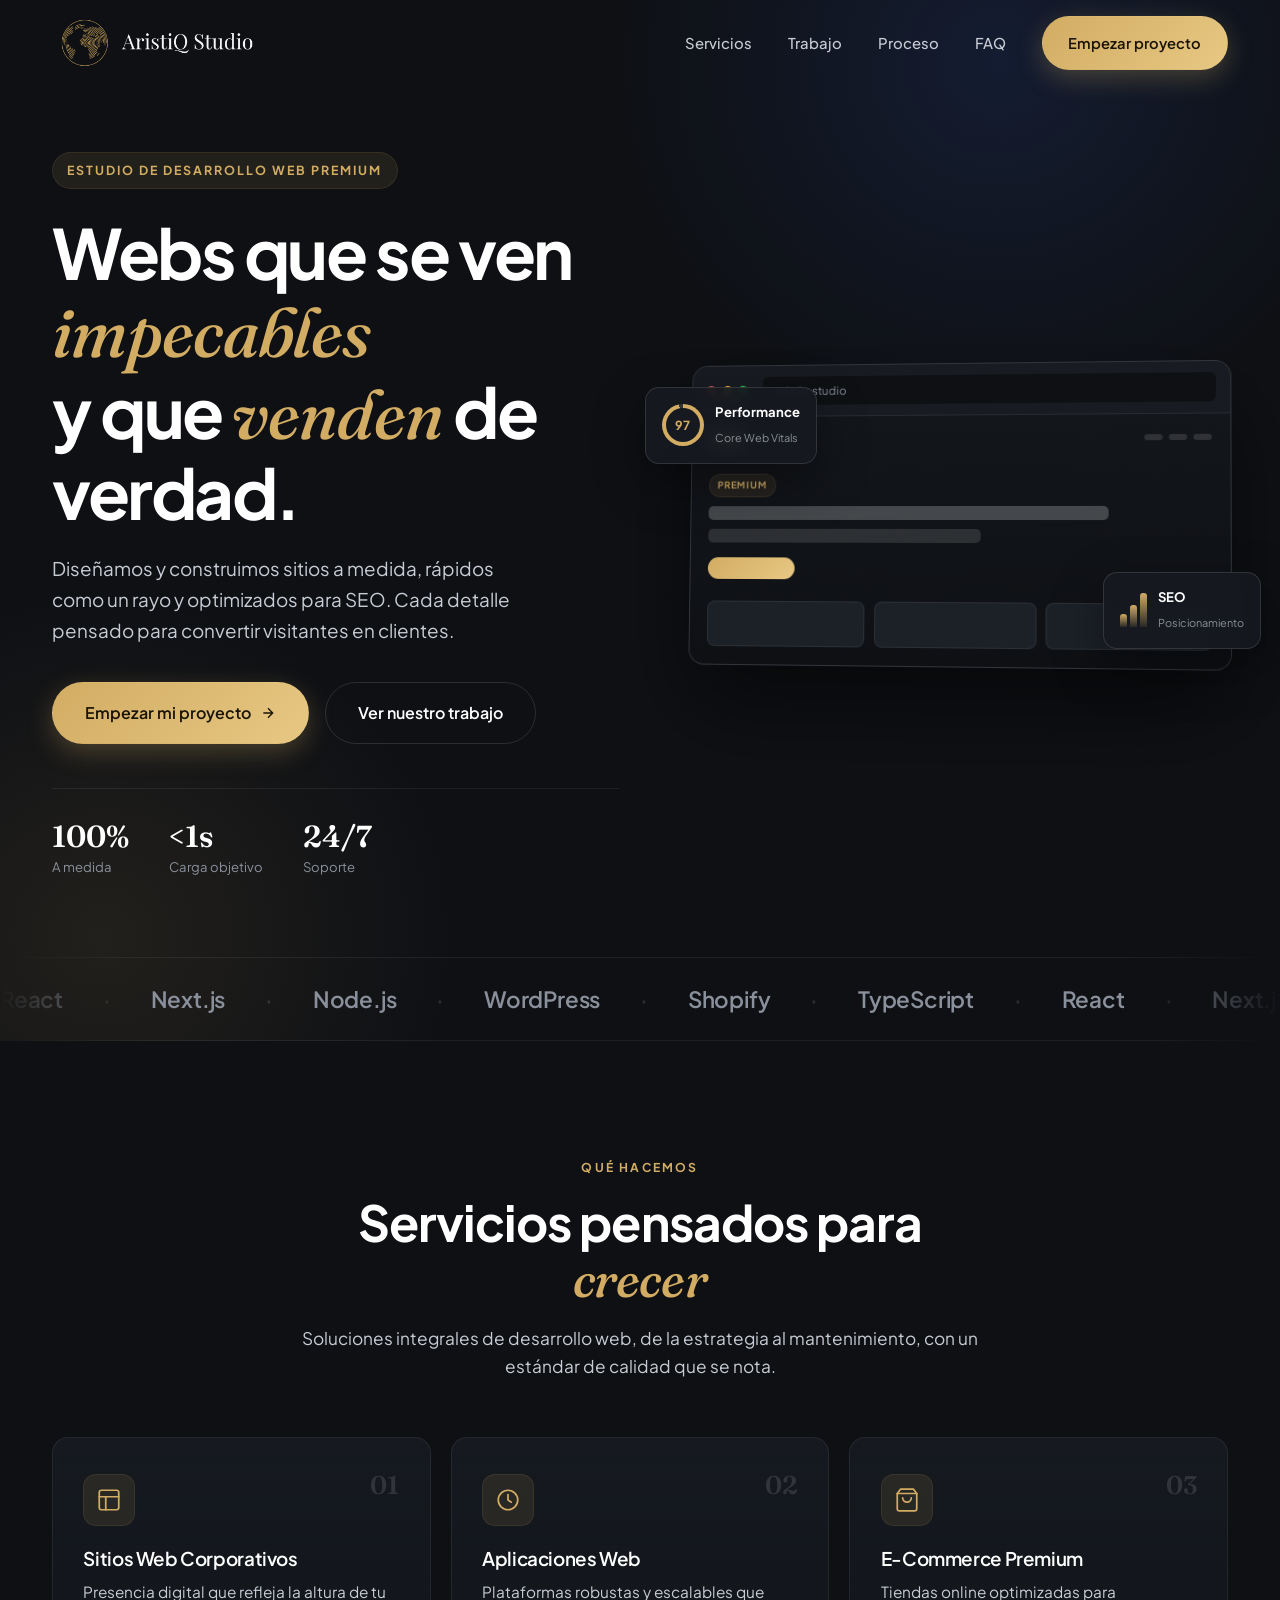
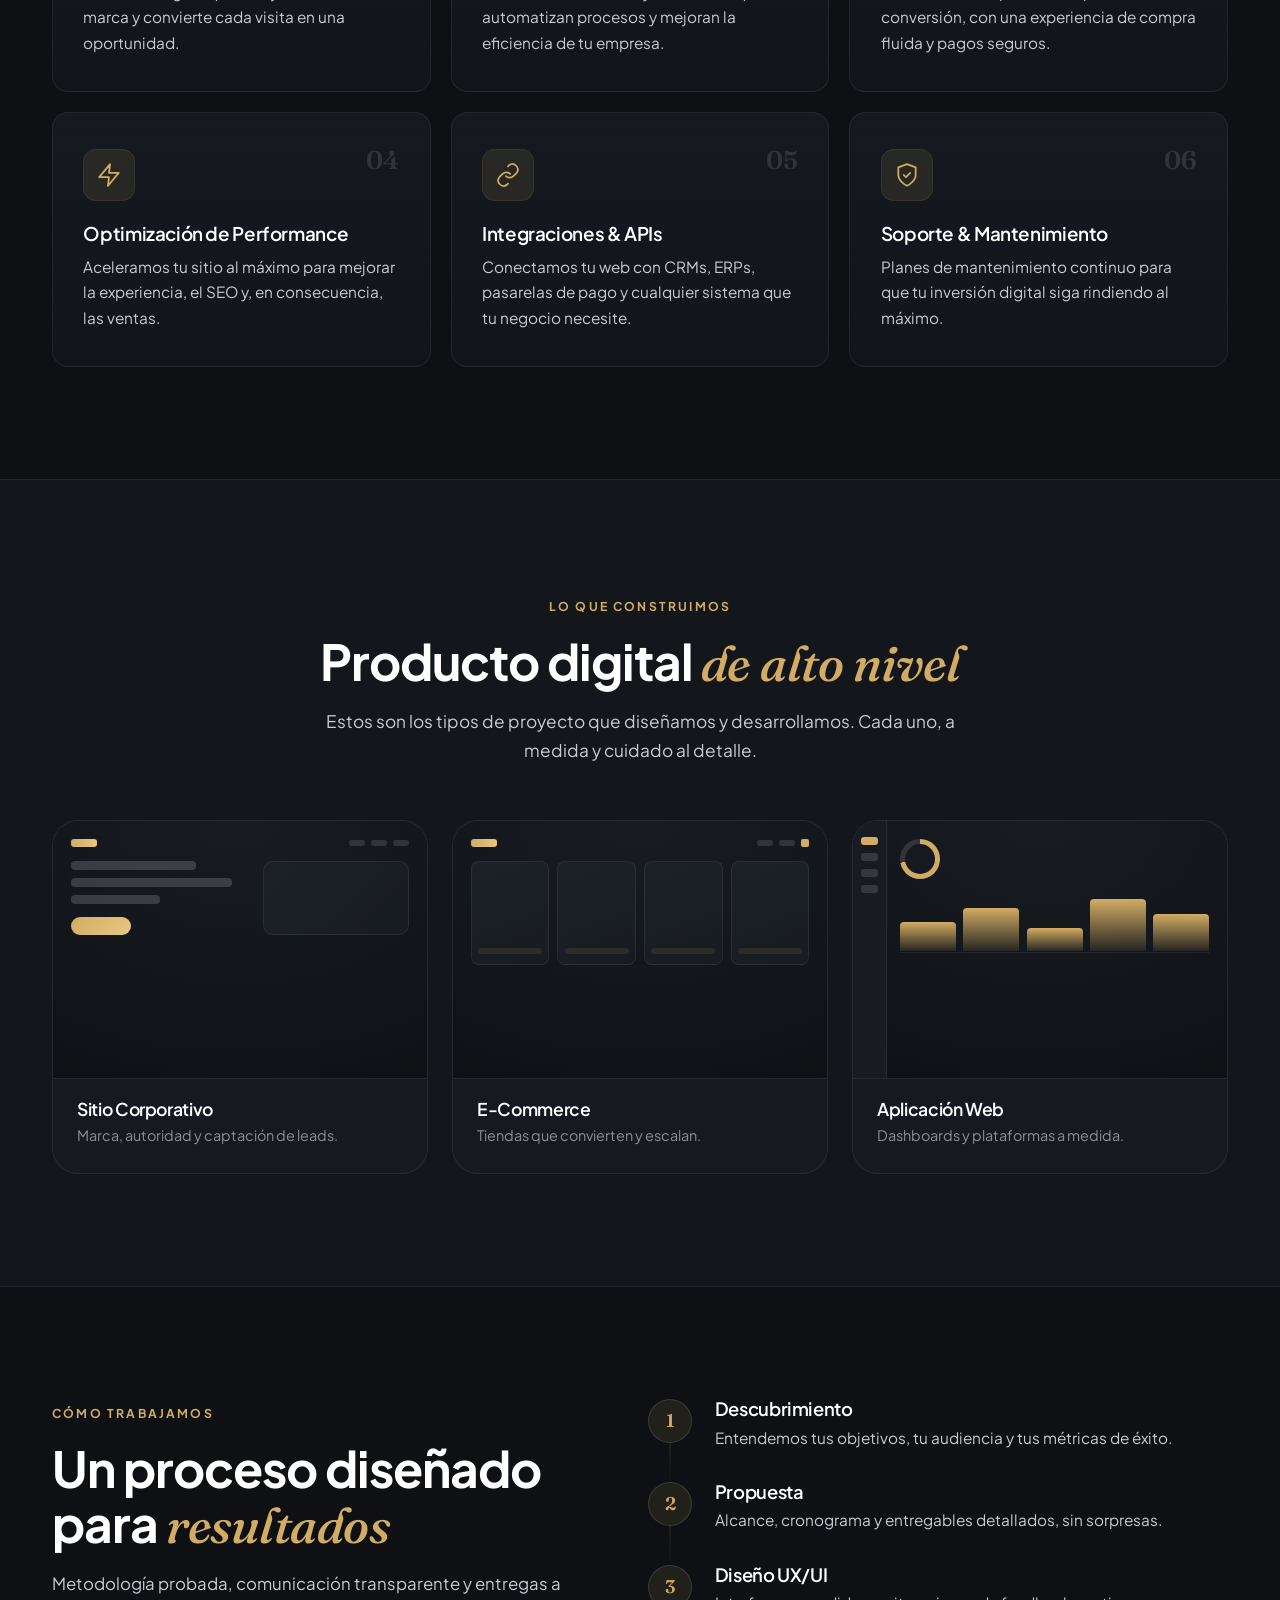
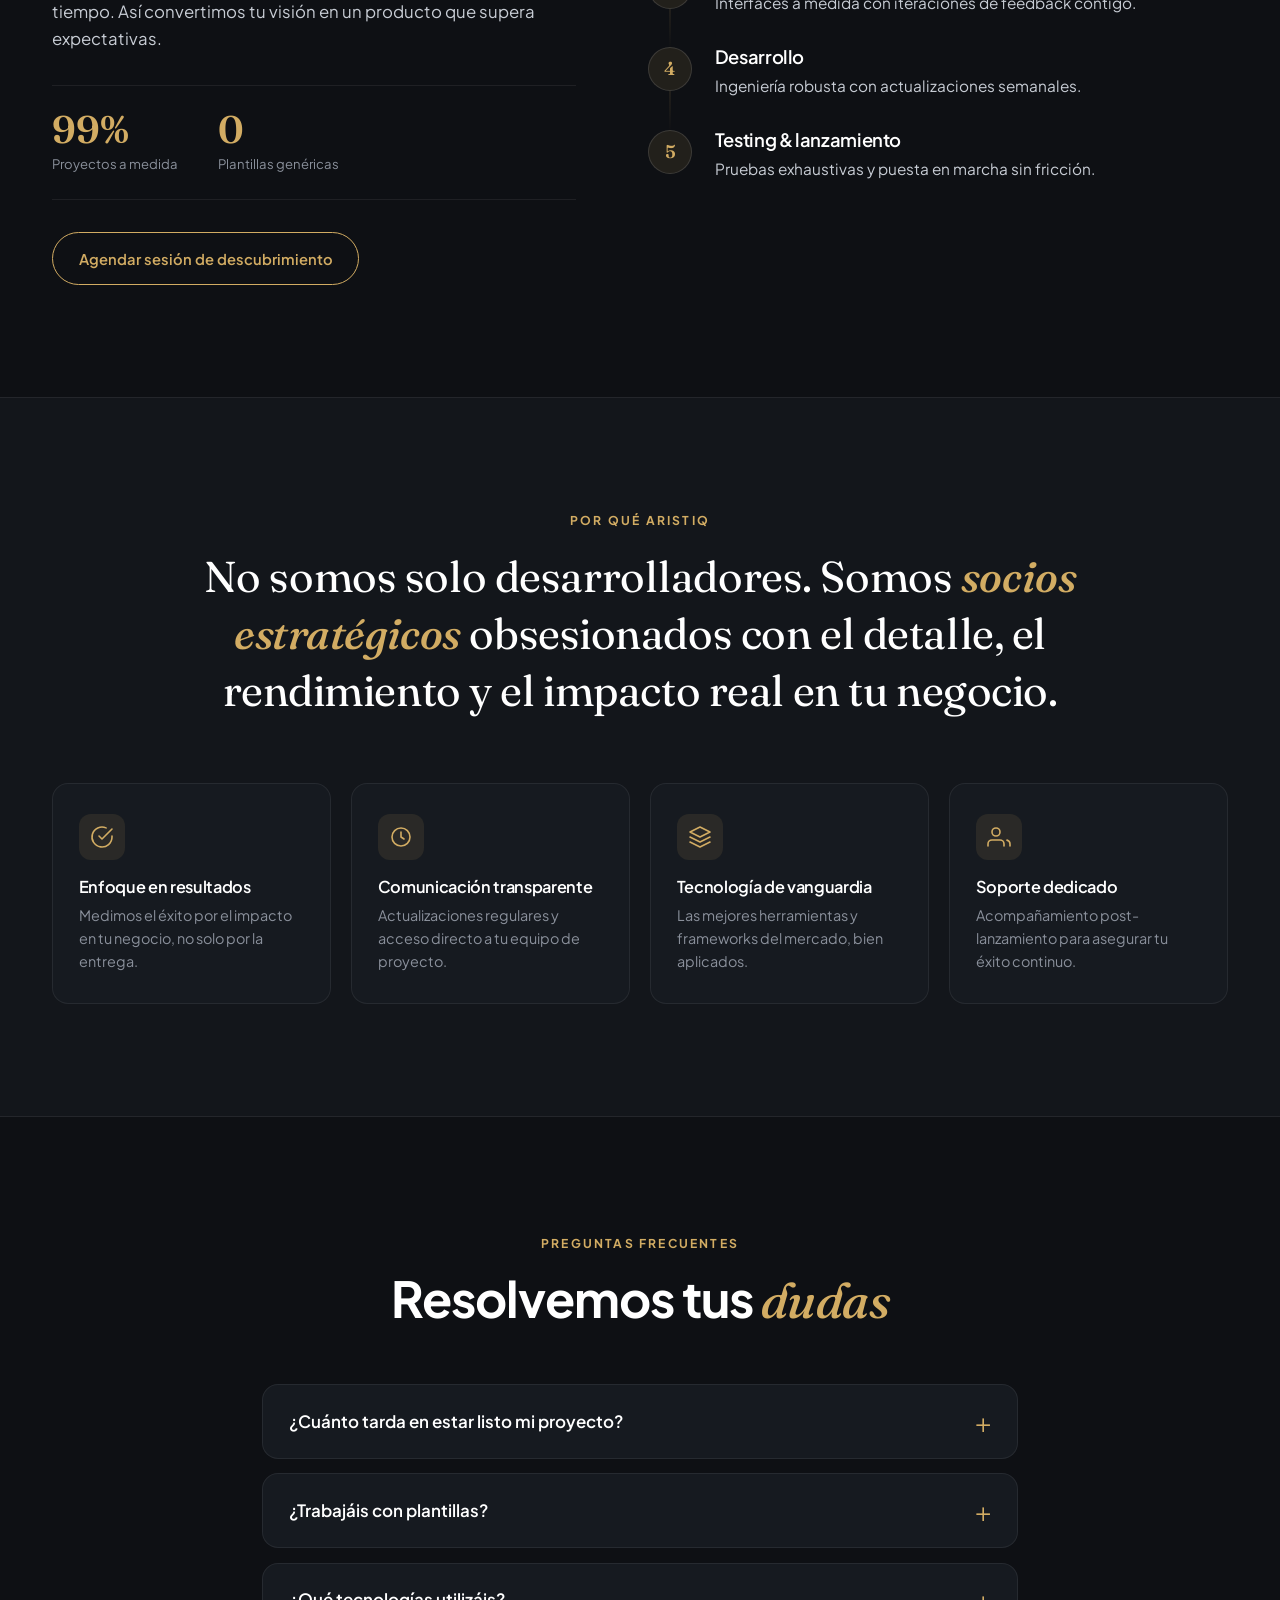
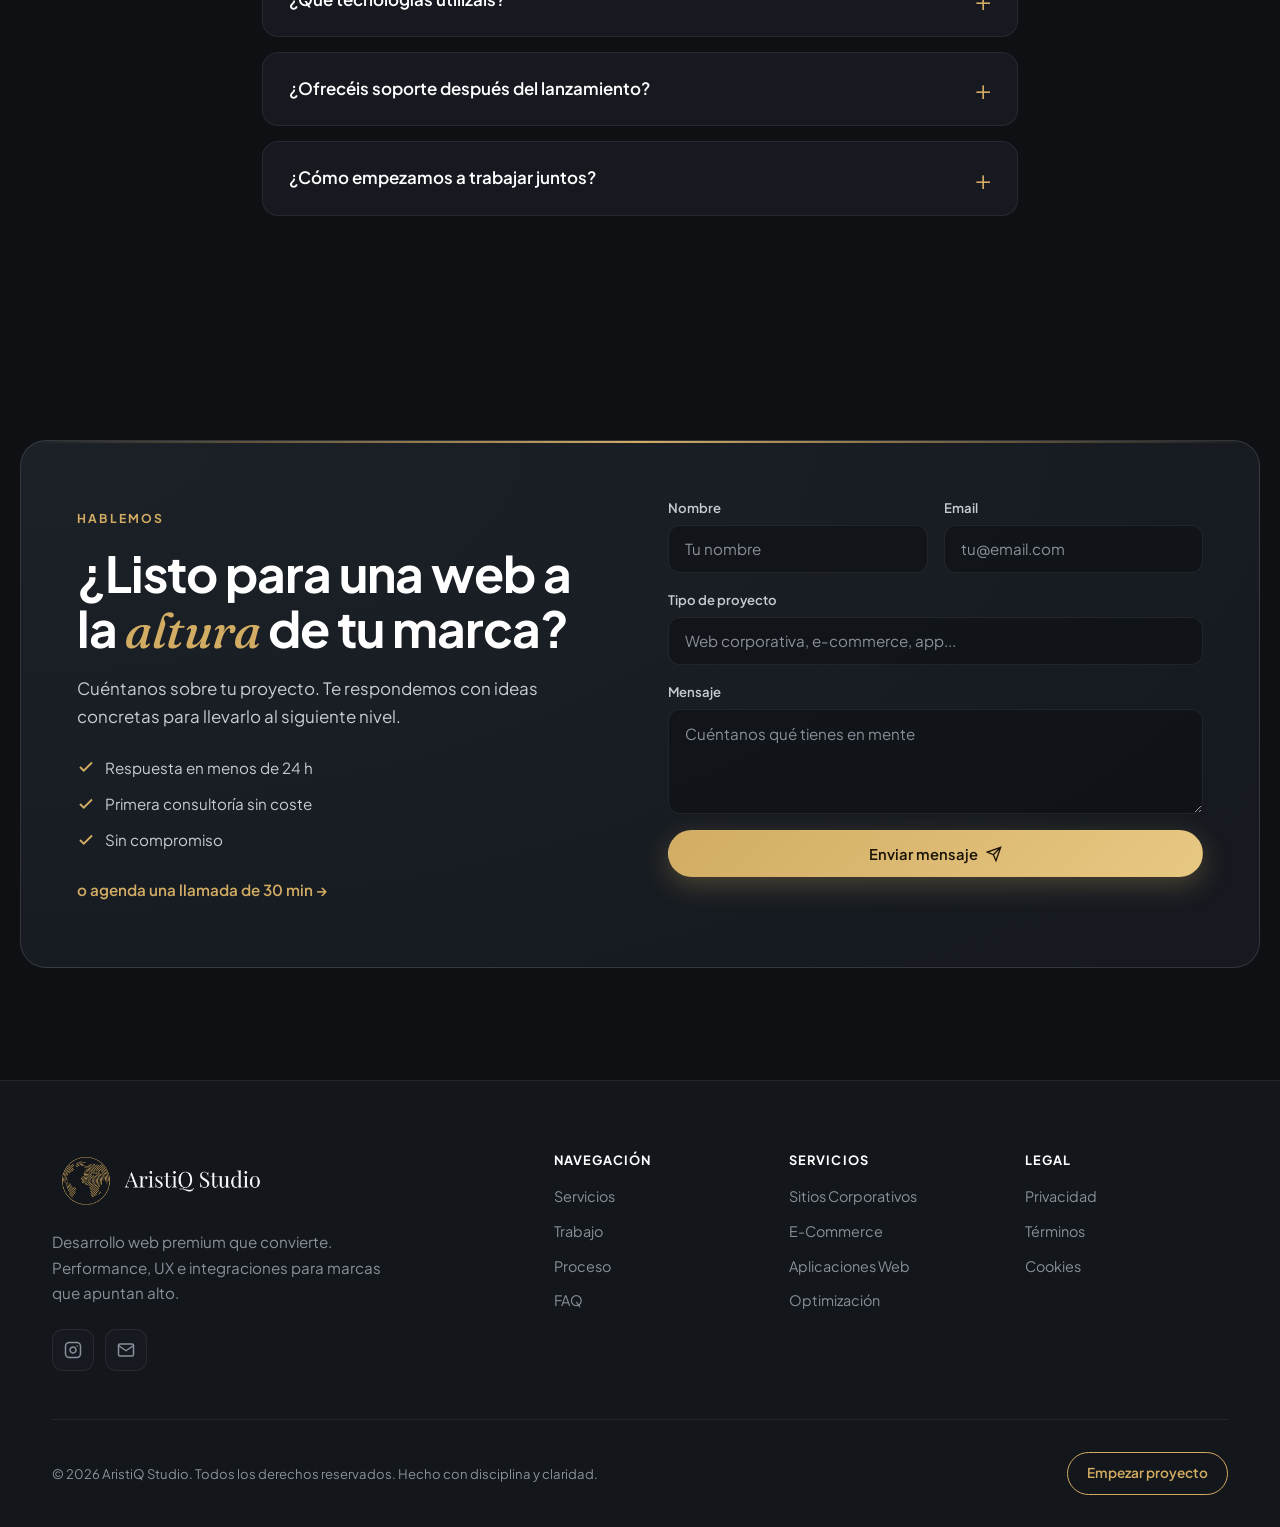
==== commit 6e4a26e1: "Logo del nav: usar version banner (mas visible y legible) + v4" ====
--- a/index.html
+++ b/index.html
@@ -38,7 +38,7 @@
     <link href="https://fonts.googleapis.com/css2?family=Fraunces:ital,opsz,wght@0,9..144,400;0,9..144,600;0,9..144,700;1,9..144,500&family=Plus+Jakarta+Sans:wght@300;400;500;600;700;800&display=swap" rel="stylesheet">
 
     <!-- Styles -->
-    <link rel="stylesheet" href="css/styles.css?v=3">
+    <link rel="stylesheet" href="css/styles.css?v=4">
 
     <!-- Structured Data -->
     <script type="application/ld+json">
@@ -74,7 +74,7 @@
         <nav class="nav" aria-label="Navegación principal">
             <div class="nav-container">
                 <a href="index.html" class="logo" aria-label="AristiQ Studio — Inicio">
-                    <img src="assets/images/Transaprente L.blancas logo.png" alt="AristiQ Studio" class="logo-img" width="84" height="60">
+                    <img src="assets/images/banner-logo.png" alt="AristiQ Studio" class="logo-img" width="220" height="55">
                 </a>
                 <div class="nav-links" id="nav-links">
                     <a href="#servicios">Servicios</a>
--- a/css/styles.css
+++ b/css/styles.css
@@ -76,8 +76,8 @@
 .nav.scrolled{background:rgba(14,16,20,.82);backdrop-filter:blur(16px) saturate(140%);border-bottom:1px solid var(--line);box-shadow:0 6px 30px rgba(0,0,0,.3);padding:.65rem 0}
 .nav-container{max-width:var(--maxw);margin:0 auto;padding:0 2rem;display:flex;justify-content:space-between;align-items:center}
 .logo{display:flex;align-items:center;text-decoration:none}
-.logo-img{height:60px;width:auto;object-fit:contain;transition:height .3s var(--ease)}
-.nav.scrolled .logo-img{height:48px}
+.logo-img{height:54px;width:auto;object-fit:contain;transition:height .3s var(--ease)}
+.nav.scrolled .logo-img{height:46px}
 .nav-links{display:flex;align-items:center;gap:2.25rem}
 .nav-links a:not(.btn){color:var(--ink-2);text-decoration:none;font-size:.93rem;font-weight:500;position:relative;transition:color .2s}
 .nav-links a:not(.btn)::after{content:'';position:absolute;left:0;bottom:-6px;width:0;height:2px;background:var(--gold);transition:width .25s var(--ease)}
@@ -326,8 +326,8 @@
 @media (max-width:768px){
   .container,.nav-container,.hero-grid{padding-left:1.25rem;padding-right:1.25rem}
   .nav{padding:.7rem 0}
-  .logo-img{height:48px}
-  .nav.scrolled .logo-img{height:42px}
+  .logo-img{height:44px}
+  .nav.scrolled .logo-img{height:40px}
   .mobile-menu-btn{display:block}
   .nav-links{position:fixed;inset:0 0 0 auto;height:100vh;width:min(80vw,330px);flex-direction:column;align-items:flex-start;justify-content:center;gap:1.75rem;padding:2rem 2.25rem;background:rgba(14,16,20,.98);backdrop-filter:blur(18px);border-left:1px solid var(--line);transform:translateX(100%);transition:transform .4s var(--ease);z-index:1050}
   .nav-links.mobile-open{transform:translateX(0)}
